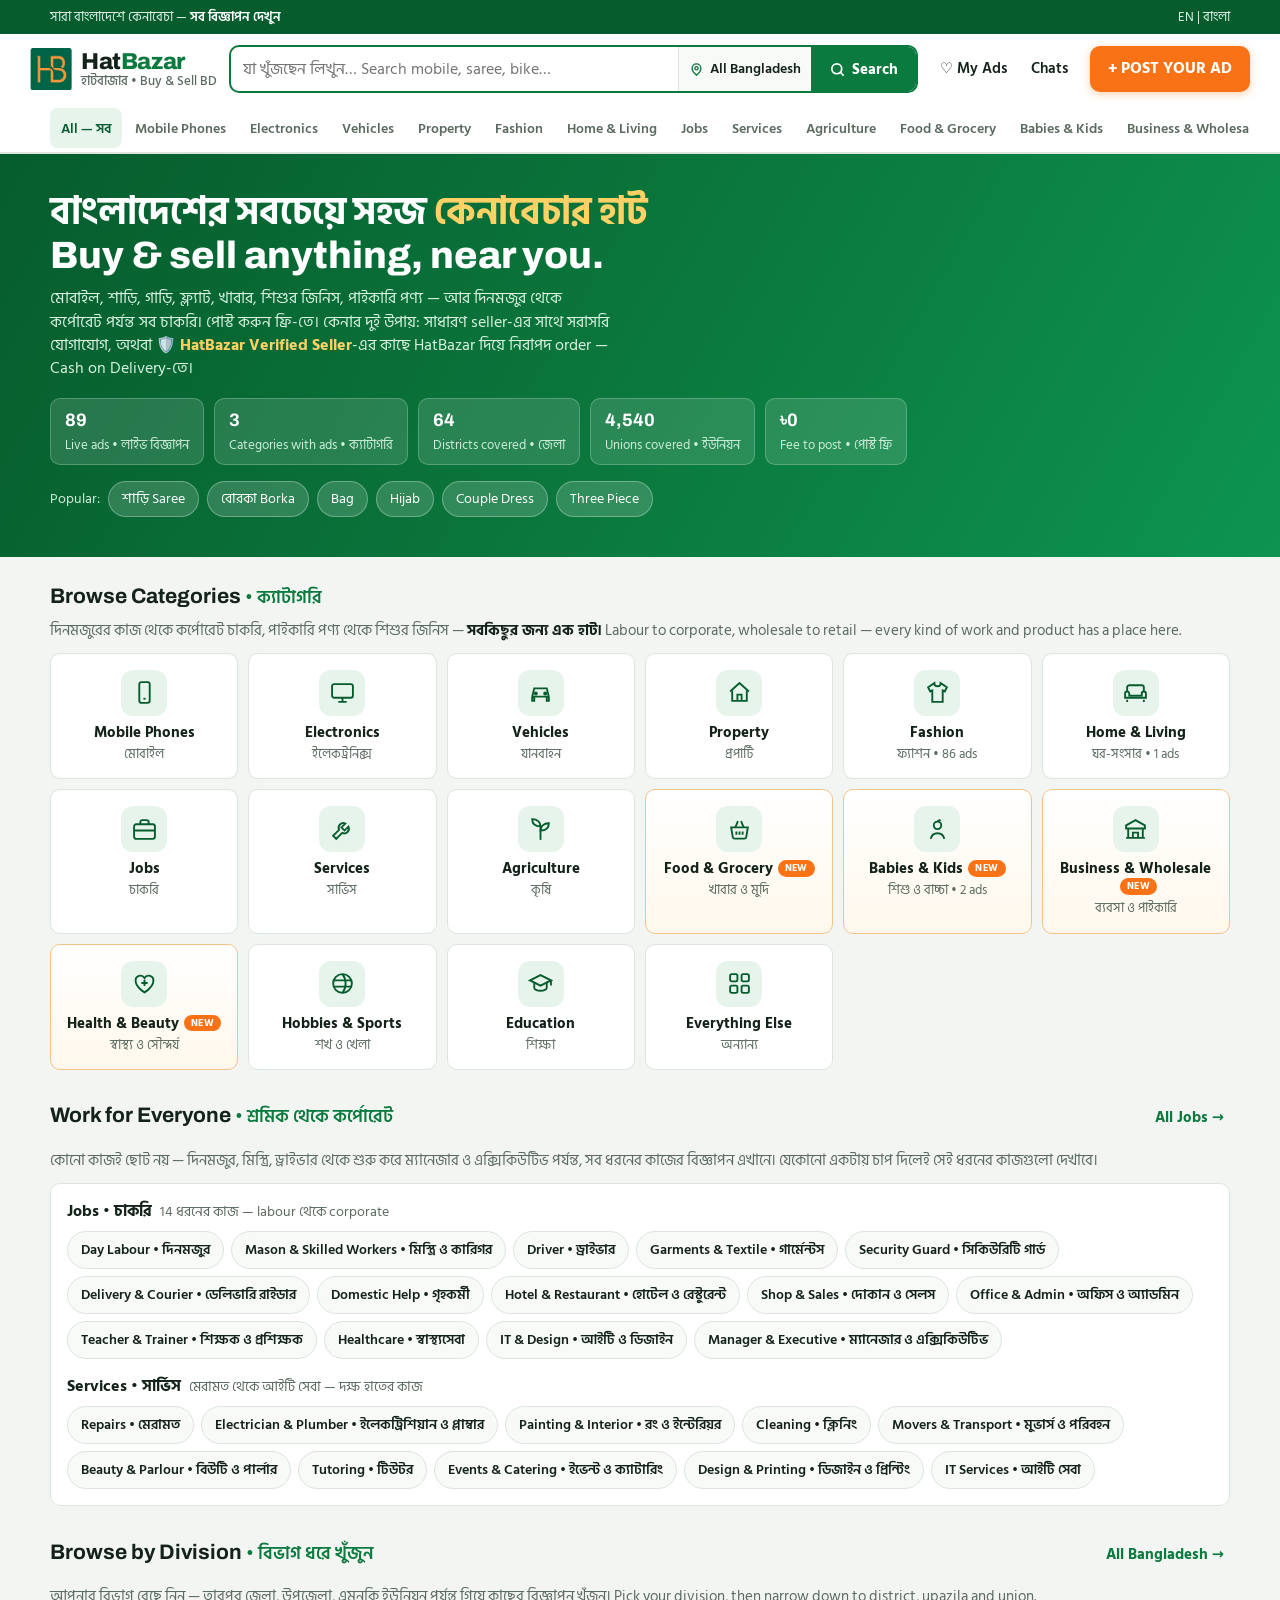
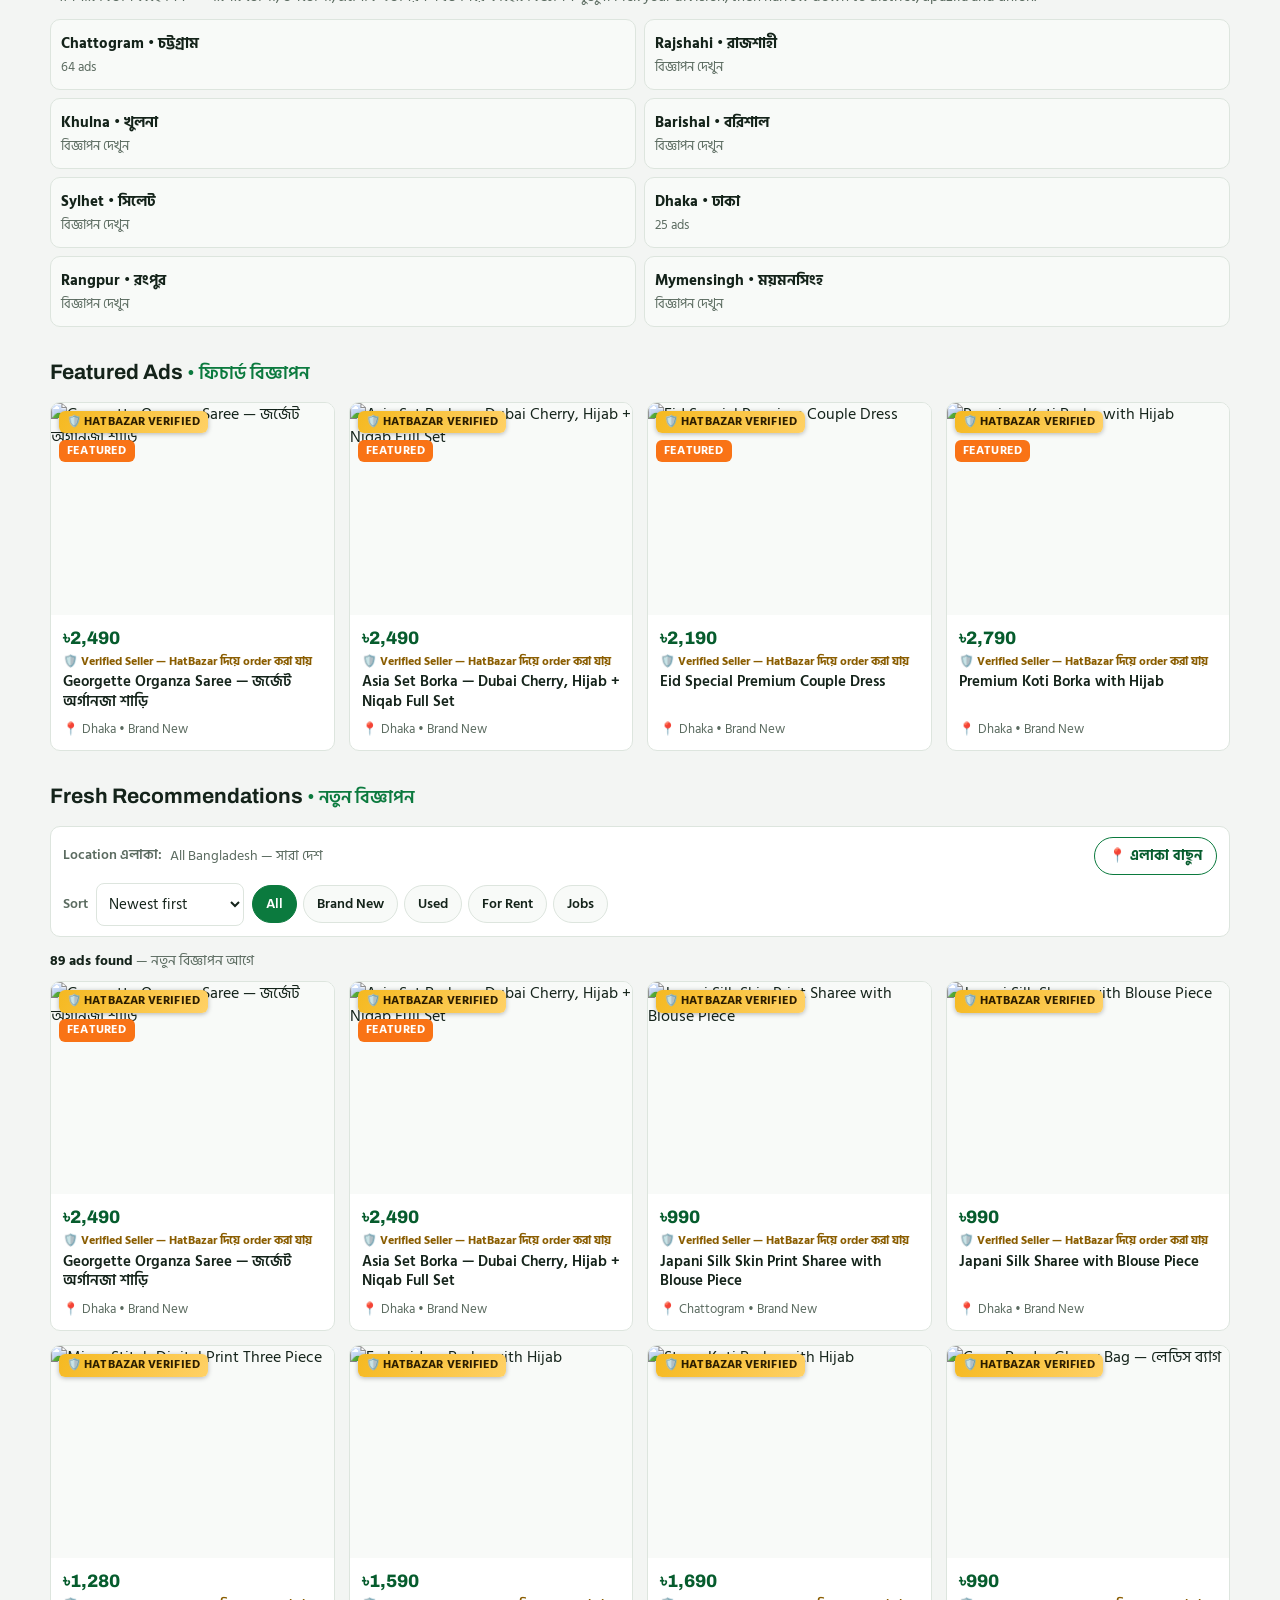
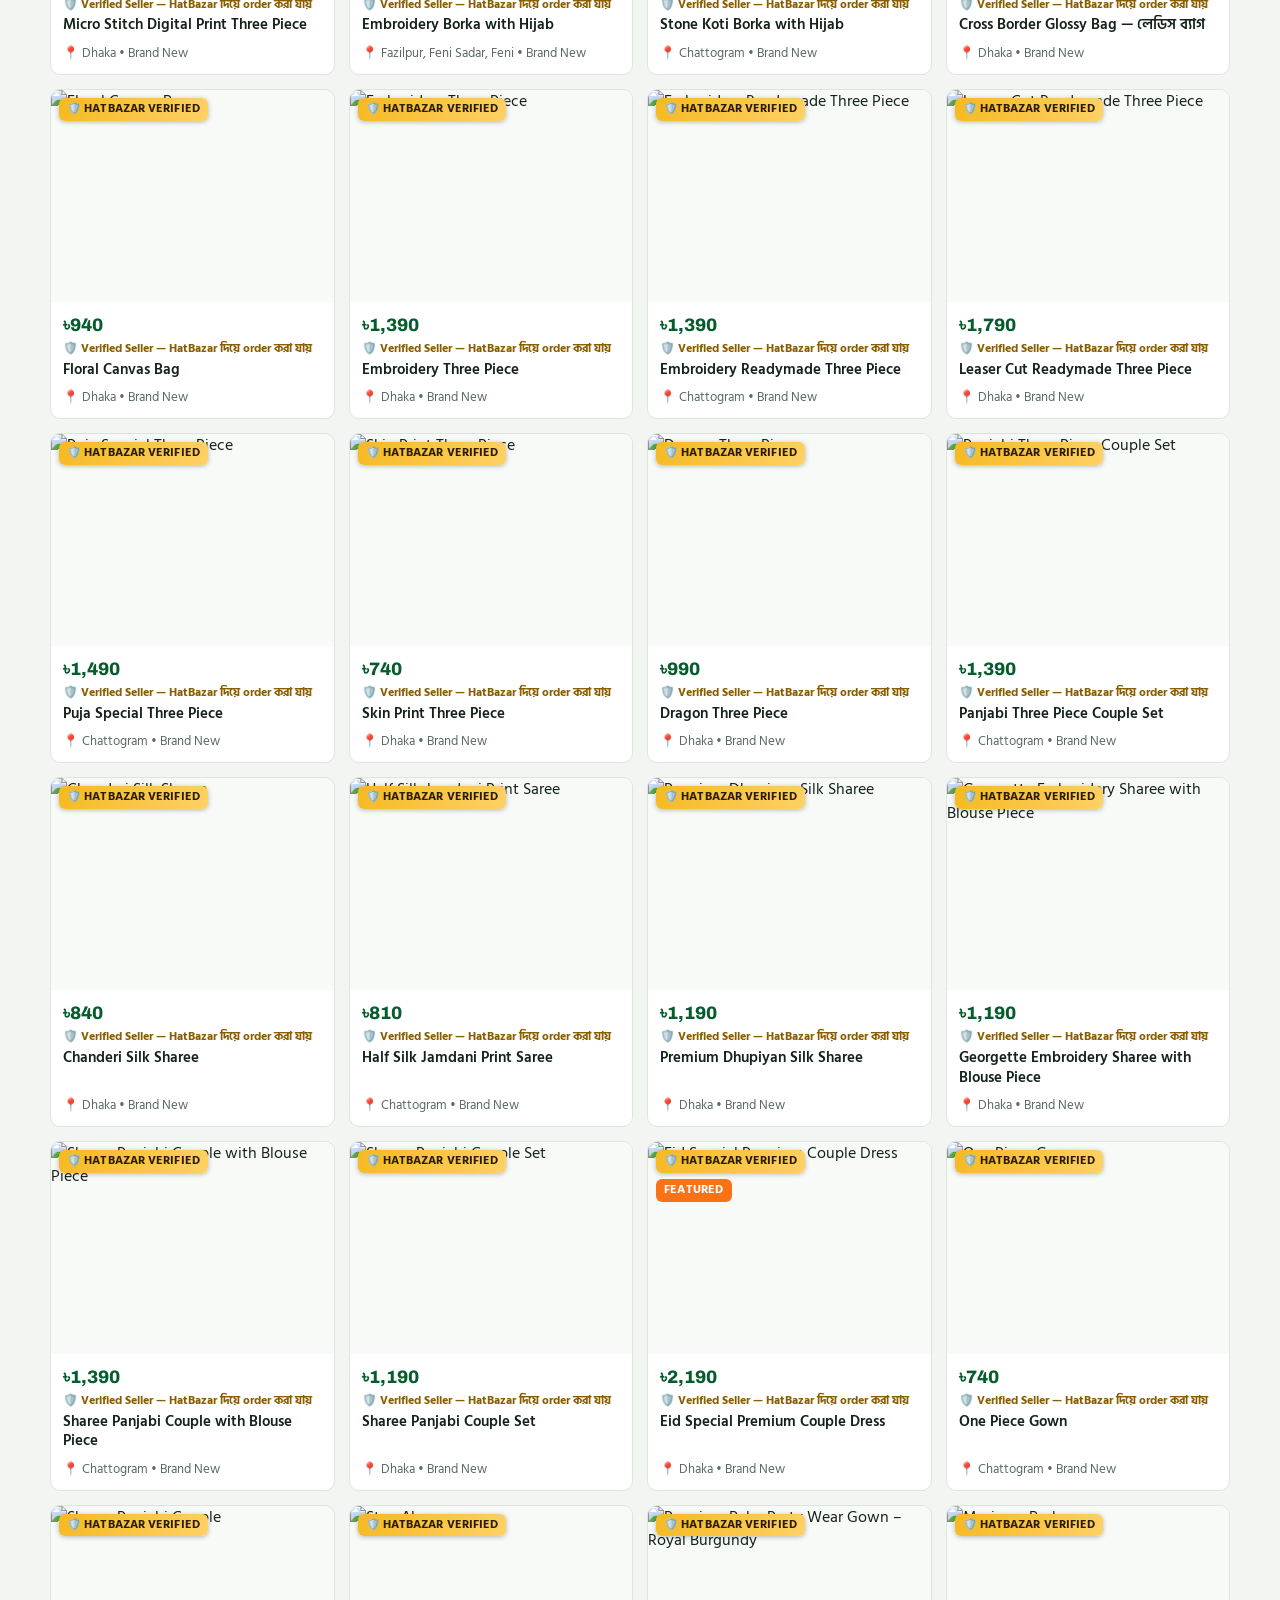
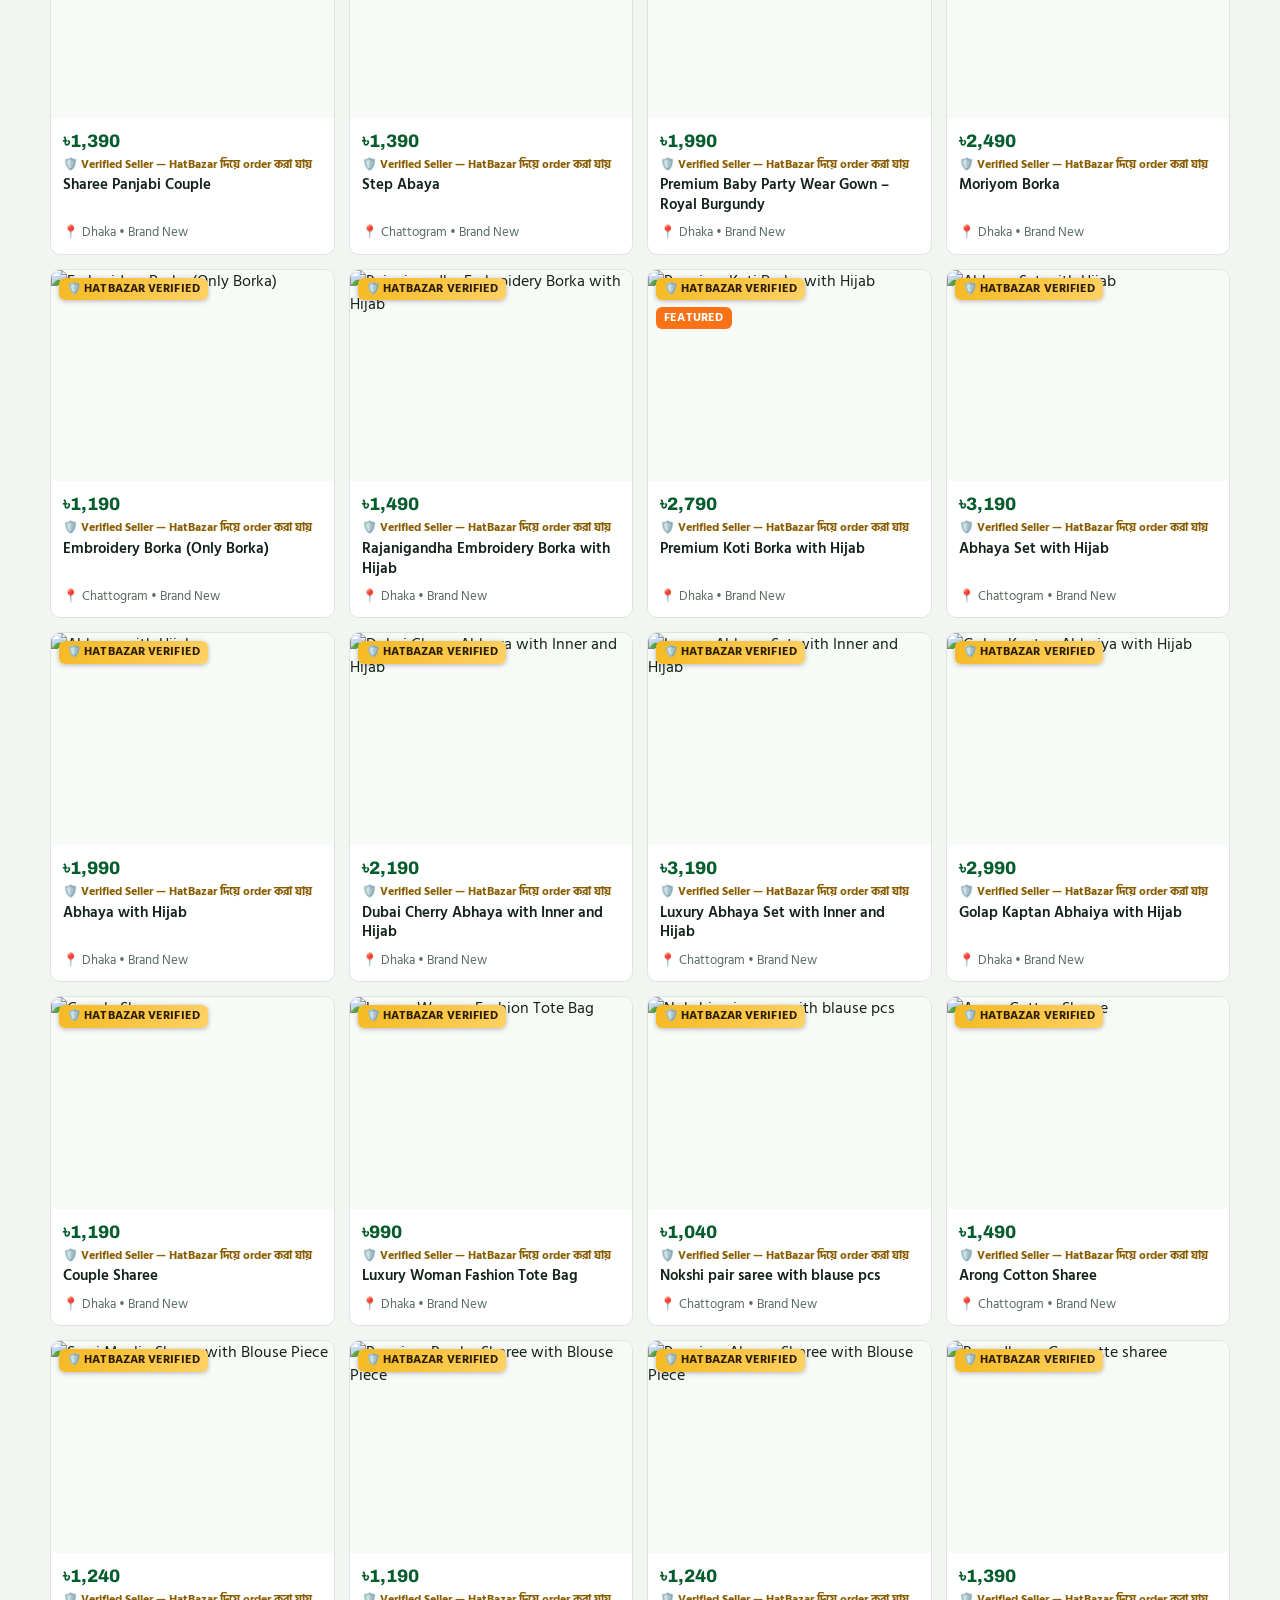
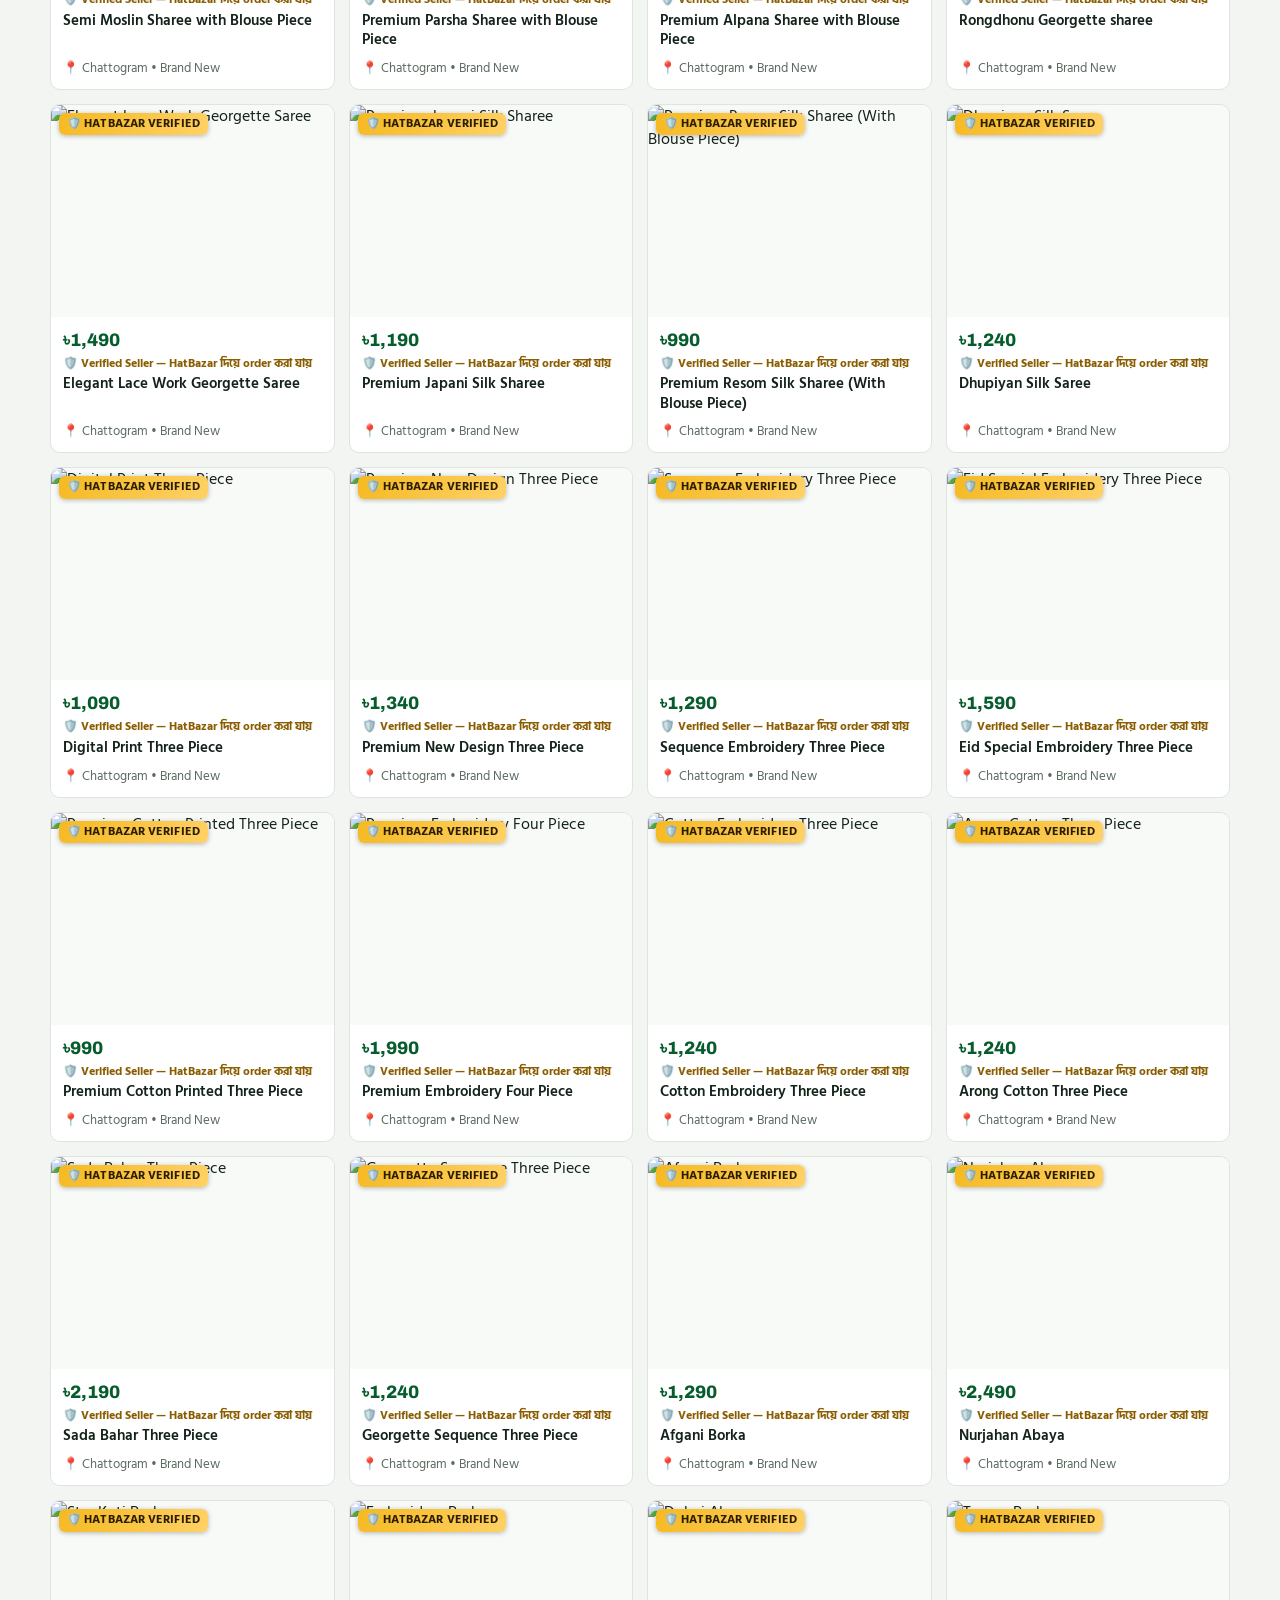
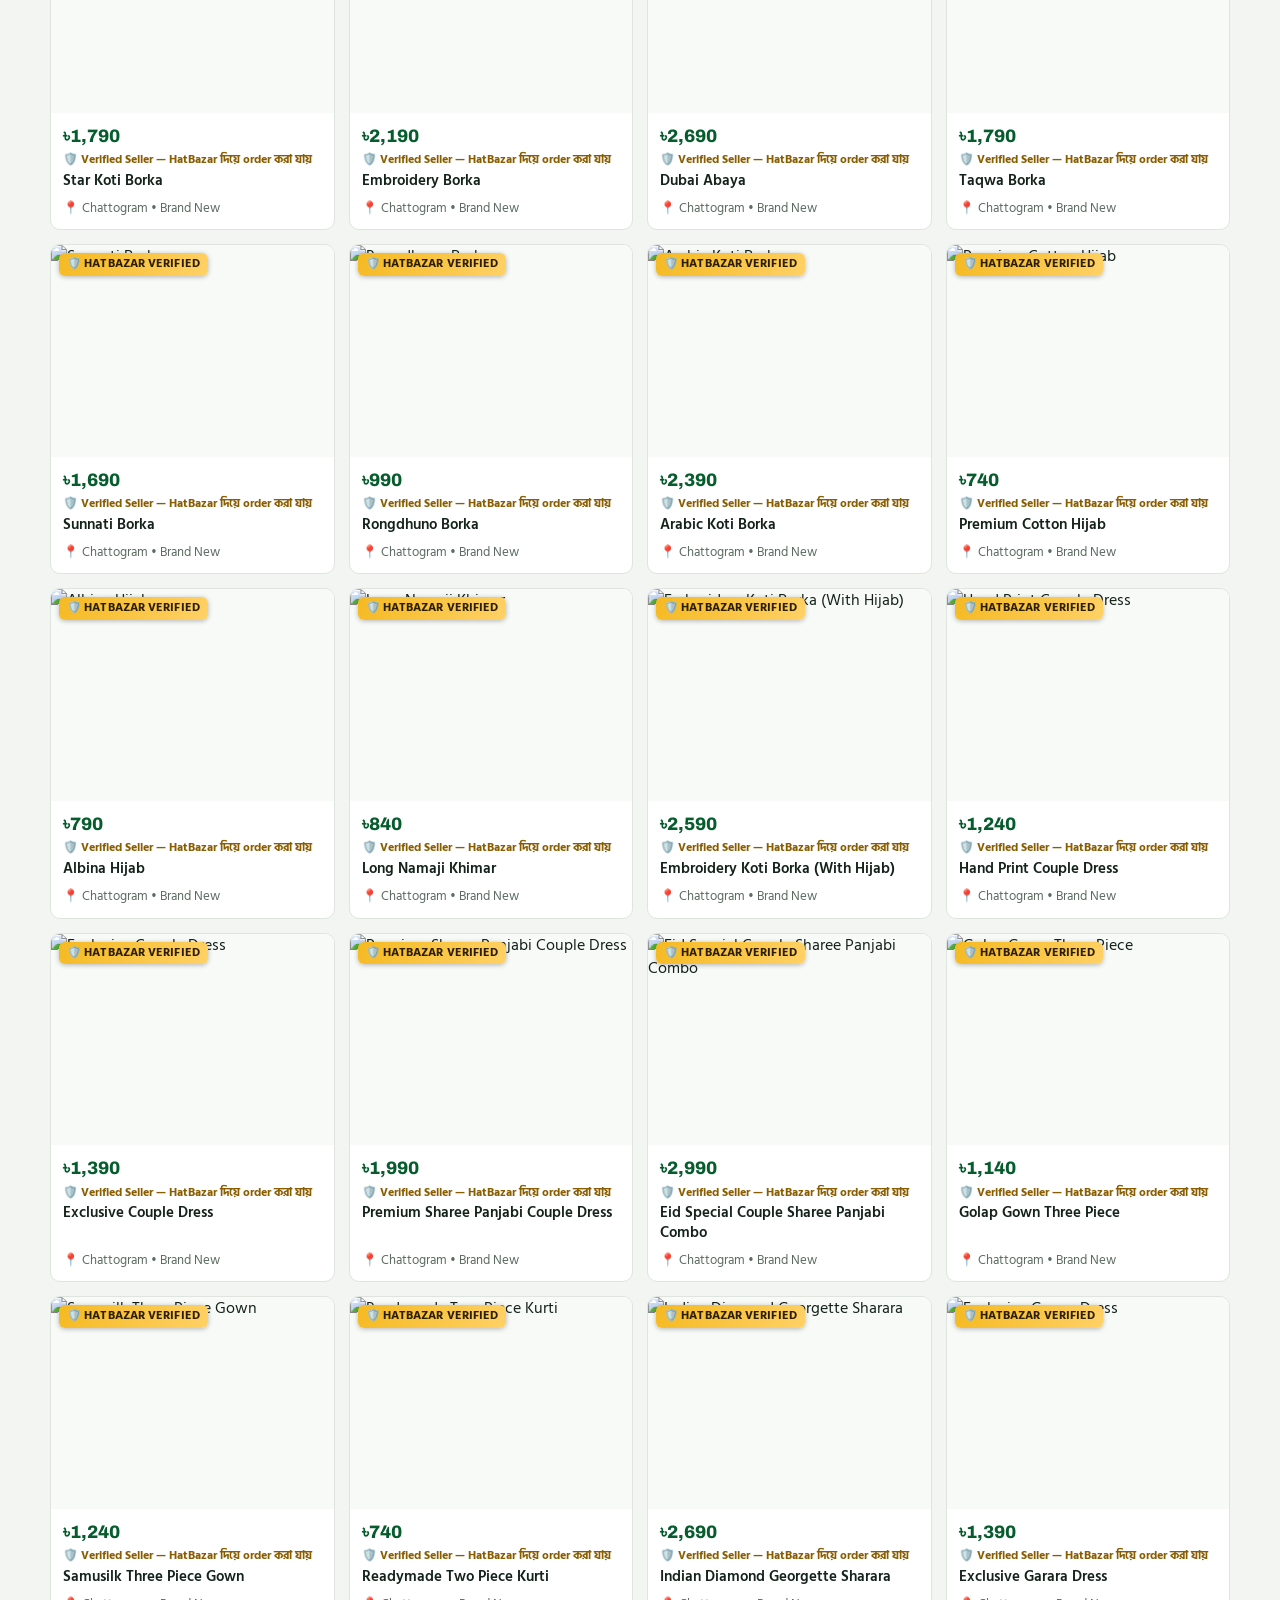
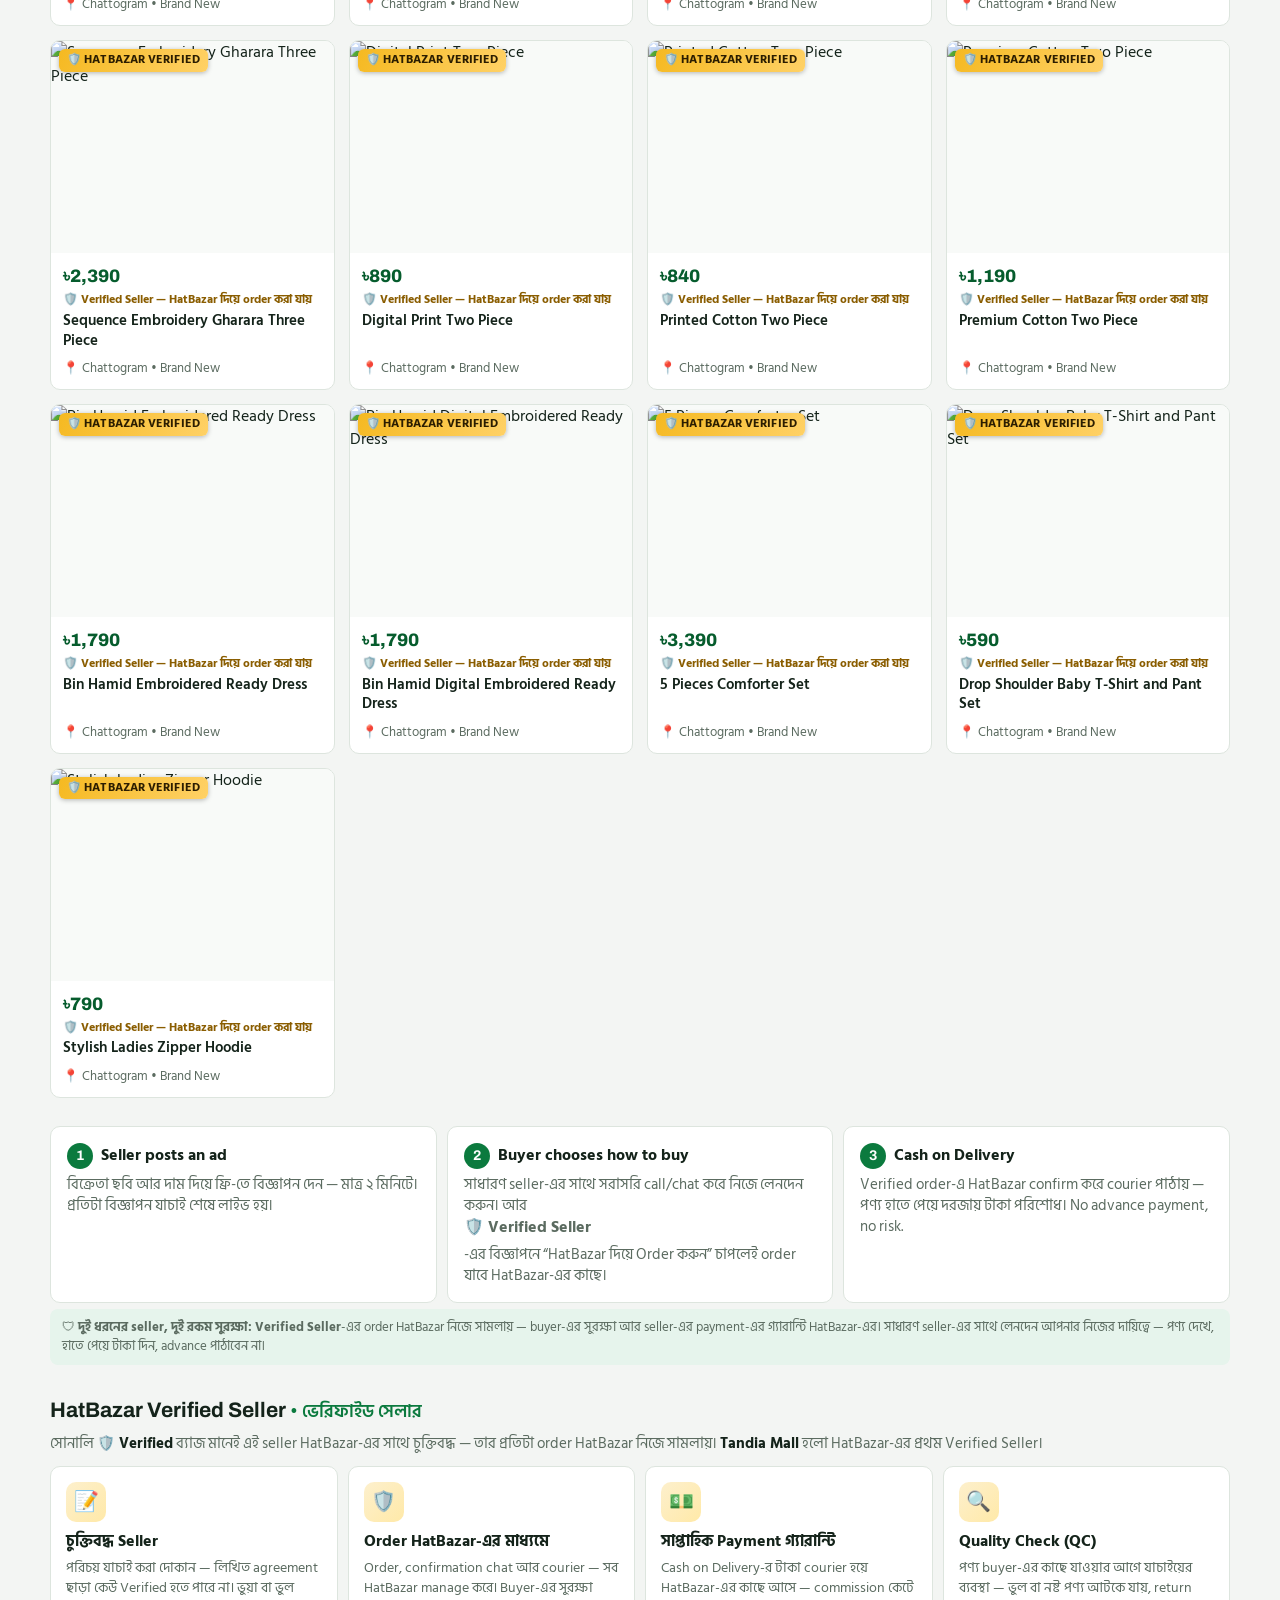
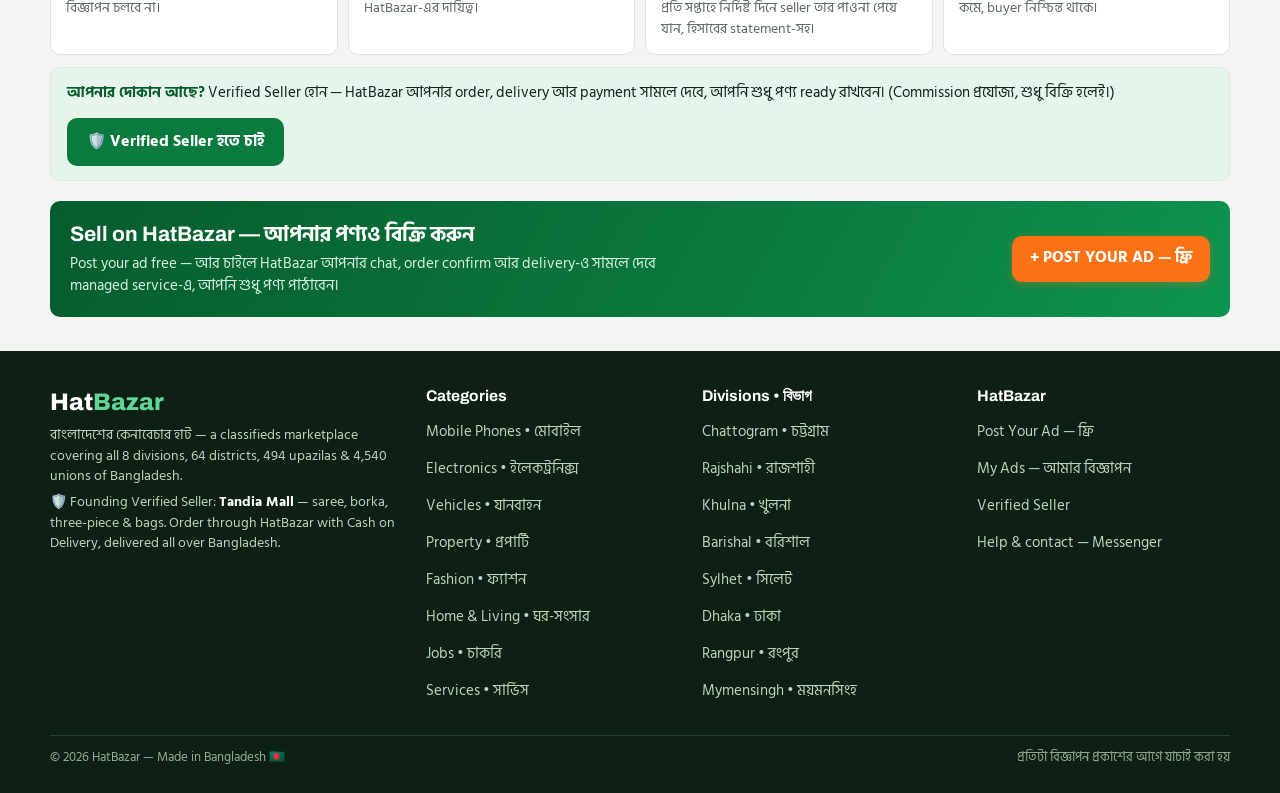
==== index.html @ 8b5a8cca "New HB logo in header + favicon" ====
<!doctype html>
<html lang="en">
<head>
<meta charset="utf-8">
<meta name="viewport" content="width=device-width, initial-scale=1, viewport-fit=cover">
<meta name="color-scheme" content="light dark">
<link rel="icon" type="image/png" href="logo.png">
<title>HatBazar — বাংলাদেশের কেনাবেচার হাট | Buy & Sell in Bangladesh</title>
<meta name="description" content="HatBazar — বাংলাদেশের কেনাবেচার হাট। Union পর্যন্ত এলাকা ধরে সারা দেশে পণ্য, চাকরি ও সার্ভিসের বিজ্ঞাপন — Verified Seller-দের Managed Order ও Cash on Delivery সুবিধাসহ।">
<link rel="canonical" href="https://tanvirahmed-bd.github.io/hatbazar/">
<meta property="og:type" content="website">
<meta property="og:site_name" content="HatBazar">
<meta property="og:title" content="HatBazar — বাংলাদেশের কেনাবেচার হাট | Buy & Sell in Bangladesh">
<meta property="og:description" content="পণ্য, চাকরি ও সার্ভিসের বিজ্ঞাপন — union পর্যন্ত location, Verified Seller-দের Managed Order ও Cash on Delivery সুবিধা।">
<meta property="og:url" content="https://tanvirahmed-bd.github.io/hatbazar/">
<meta property="og:image" content="https://tanvirahmed-bd.github.io/hatbazar/og-image.png">
<meta name="twitter:card" content="summary_large_image">
<link rel="preconnect" href="https://fonts.googleapis.com">
<link rel="preconnect" href="https://fonts.gstatic.com" crossorigin>
<link href="https://fonts.googleapis.com/css2?family=Archivo:wght@500;700;800&family=Hind+Siliguri:wght@400;500;600;700&display=swap" rel="stylesheet">
<link rel="stylesheet" href="assets/style.css">
<script async src="https://www.googletagmanager.com/gtag/js?id=G-D207HZJB77"></script>
<script>
window.dataLayer = window.dataLayer || [];
function gtag(){dataLayer.push(arguments);}
gtag('js', new Date());
gtag('config', 'G-D207HZJB77');
</script>
</head>
<body>

<div class="topstrip">
  <div class="wrap">
    <div>সারা বাংলাদেশে কেনাবেচা — <a href="#listings">সব বিজ্ঞাপন দেখুন</a></div>
    <div>EN | <span lang="bn">বাংলা</span></div>
  </div>
</div>

<header class="site">
  <div class="wrap header-in">
    <a class="logo" href="index.html" aria-label="HatBazar home" style="text-decoration:none">
      <img class="logo-img" src="logo.png" alt="HatBazar" width="42" height="42">
      <span class="logo-text"><b>Hat<em>Bazar</em></b><small>হাটবাজার • Buy &amp; Sell BD</small></span>
    </a>
    <div class="searchbar" role="search">
      <input id="q" type="search" placeholder="যা খুঁজছেন লিখুন… Search mobile, saree, bike…" aria-label="Search ads">
      <button type="button" class="loc-btn" id="qLocBtn" aria-label="Choose location — Division, District, Upazila, Union"><svg width="15" height="15" viewBox="0 0 24 24" fill="none" stroke="currentColor" stroke-width="2.2" stroke-linecap="round"><path d="M12 21s-7-5.5-7-11a7 7 0 0 1 14 0c0 5.5-7 11-7 11z"/><circle cx="12" cy="10" r="2.6"/></svg><span id="qLocLabel">All Bangladesh</span></button>
      <button class="go" id="searchBtn" aria-label="Search">
        <svg width="17" height="17" viewBox="0 0 24 24" fill="none" stroke="currentColor" stroke-width="2.4" stroke-linecap="round"><circle cx="11" cy="11" r="7"/><path d="m20 20-3.8-3.8"/></svg>
        <span>Search</span>
      </button>
    </div>
    <div class="header-links">
      <a href="seller.html" style="font-size:14.5px;font-weight:600;color:var(--ink);padding:8px 10px;min-height:44px;display:inline-flex;align-items:center">♡ My Ads</a>
      <a href="https://m.me/TandiaMall" target="_blank" rel="noopener" style="font-size:14.5px;font-weight:600;color:var(--ink);padding:8px 10px;min-height:44px;display:inline-flex;align-items:center">Chats</a>
    </div>
    <a class="post-btn" href="post.html" style="display:inline-flex;align-items:center;text-decoration:none">+ POST YOUR AD</a>
  </div>
  <nav class="catnav"><div class="wrap" id="catNav"></div></nav>
</header>

<div class="hero">
  <div class="wrap">
    <h1>বাংলাদেশের সবচেয়ে সহজ <span class="bn">কেনাবেচার হাট</span><br>Buy &amp; sell anything, near you.</h1>
    <p>মোবাইল, শাড়ি, গাড়ি, ফ্ল্যাট, খাবার, শিশুর জিনিস, পাইকারি পণ্য — আর দিনমজুর থেকে কর্পোরেট পর্যন্ত সব চাকরি। পোস্ট করুন ফ্রি-তে। কেনার দুই উপায়: সাধারণ seller-এর সাথে সরাসরি যোগাযোগ, অথবা <b style="color:#ffd166">🛡️ HatBazar Verified Seller</b>-এর কাছে HatBazar দিয়ে নিরাপদ order — Cash on Delivery-তে।</p>
    <div class="hero-stats">
      <div><b id="statAds">–</b><small>Live ads • লাইভ বিজ্ঞাপন</small></div>
      <div><b id="statCats">–</b><small>Categories with ads • ক্যাটাগরি</small></div>
      <div><b id="statDistricts">–</b><small>Districts covered • জেলা</small></div>
      <div><b id="statUnions">–</b><small>Unions covered • ইউনিয়ন</small></div>
      <div><b>৳0</b><small>Fee to post • পোস্ট ফ্রি</small></div>
    </div>
    <div class="pop-search">Popular:
      <button data-pop="Saree">শাড়ি Saree</button>
      <button data-pop="Borka">বোরকা Borka</button>
      <button data-pop="Bag">Bag</button>
      <button data-pop="Hijab">Hijab</button>
      <button data-pop="Couple">Couple Dress</button>
      <button data-pop="Three Piece">Three Piece</button>
    </div>
  </div>
</div>

<main class="wrap">
  <section class="block" id="categories">
    <div class="sec-head"><h2>Browse Categories <span class="bn">• ক্যাটাগরি</span></h2></div>
    <p style="margin:-6px 0 12px;color:var(--muted);font-size:14.5px">দিনমজুরের কাজ থেকে কর্পোরেট চাকরি, পাইকারি পণ্য থেকে শিশুর জিনিস — <b style="color:var(--ink)">সবকিছুর জন্য এক হাট।</b> Labour to corporate, wholesale to retail — every kind of work and product has a place here.</p>
    <div class="cat-grid" id="catGrid"></div>
  </section>

  <section class="block" id="work">
    <div class="sec-head"><h2>Work for Everyone <span class="bn">• শ্রমিক থেকে কর্পোরেট</span></h2><button id="allJobsBtn">All Jobs →</button></div>
    <p style="margin:0 0 12px;color:var(--muted);font-size:14.5px">কোনো কাজই ছোট নয় — দিনমজুর, মিস্ত্রি, ড্রাইভার থেকে শুরু করে ম্যানেজার ও এক্সিকিউটিভ পর্যন্ত, সব ধরনের কাজের বিজ্ঞাপন এখানে। যেকোনো একটায় চাপ দিলেই সেই ধরনের কাজগুলো দেখাবে।</p>
    <div class="ladder">
      <div class="ladder-row">
        <div class="ladder-row-head"><b>Jobs • চাকরি</b><span>14 ধরনের কাজ — labour থেকে corporate</span></div>
        <div class="chips" id="jobLadderChips"></div>
      </div>
      <div class="ladder-row">
        <div class="ladder-row-head"><b>Services • সার্ভিস</b><span>মেরামত থেকে আইটি সেবা — দক্ষ হাতের কাজ</span></div>
        <div class="chips" id="serviceLadderChips"></div>
      </div>
    </div>
  </section>

  <section class="block" id="divisions">
    <div class="sec-head"><h2>Browse by Division <span class="bn">• বিভাগ ধরে খুঁজুন</span></h2><button id="allDivBtn">All Bangladesh →</button></div>
    <p style="margin:0 0 12px;color:var(--muted);font-size:14.5px">আপনার বিভাগ বেছে নিন — তারপর জেলা, উপজেলা, এমনকি ইউনিয়ন পর্যন্ত গিয়ে কাছের বিজ্ঞাপন খুঁজুন। Pick your division, then narrow down to district, upazila and union.</p>
    <div class="loc-divs" id="divGrid"></div>
  </section>

  <section class="block" id="featured">
    <div class="sec-head"><h2>Featured Ads <span class="bn">• ফিচার্ড বিজ্ঞাপন</span></h2></div>
    <div class="list-grid" id="featGrid"></div>
  </section>

  <section class="block" id="listings">
    <div class="sec-head"><h2>Fresh Recommendations <span class="bn">• নতুন বিজ্ঞাপন</span></h2></div>
    <div class="filterbar">
      <div class="loc-summary"><span style="font-size:13.5px;font-weight:600;color:var(--muted)">Location এলাকা:</span><span id="locSummary"></span><button class="loc-pick-btn" id="locPickBtn" type="button" style="margin-left:auto">📍 এলাকা বাছুন</button></div>
      <div class="loc-panel-inline" id="locPanel">
        <div class="loc-grid">
          <span class="loc-field">Division বিভাগ<select id="fDiv"></select></span>
          <span class="loc-field">District জেলা<input type="search" id="fDistSearch" placeholder="Search district… খুঁজুন" autocomplete="off"><select id="fDist" size="4"></select></span>
          <span class="loc-field">Upazila উপজেলা<input type="search" id="fUpaSearch" placeholder="Search upazila… খুঁজুন" autocomplete="off"><select id="fUpa" size="4"></select></span>
          <span class="loc-field">Union ইউনিয়ন<input type="search" id="fUniSearch" placeholder="Search union… খুঁজুন" autocomplete="off"><select id="fUni" size="4"></select></span>
        </div>
        <div class="loc-path" id="fLocPath">All Bangladesh — সারা দেশের বিজ্ঞাপন</div>
        <div class="loc-actions">
          <button class="btn btn-line" id="locClear" type="button">All Bangladesh</button>
          <button class="btn btn-green" id="locApply" type="button">Show Ads — বিজ্ঞাপন দেখুন</button>
        </div>
      </div>
      <label for="fSort">Sort</label>
      <select id="fSort">
        <option value="new">Newest first</option>
        <option value="low">Price: low → high</option>
        <option value="high">Price: high → low</option>
      </select>
      <div class="chips" id="condChips">
        <button class="chip on" data-cond="all">All</button>
        <button class="chip" data-cond="Brand New">Brand New</button>
        <button class="chip" data-cond="Used">Used</button>
        <button class="chip" data-cond="For Rent">For Rent</button>
        <button class="chip" data-cond="Job">Jobs</button>
      </div>
      <div class="sub-filter" id="subFilter" hidden>
        <div class="sub-filter-head"><b id="subFilterTitle">Subcategory</b><span style="color:var(--muted)" id="subFilterHint"></span>
          <label for="fSub" style="margin-left:auto">Filter by type
          <select id="fSub"><option value="all">All types — সব ধরনের</option></select></label>
        </div>
        <div class="chips" id="subChips"></div>
      </div>
    </div>
    <p class="result-line" id="resultLine"></p>
    <div class="list-grid" id="listGrid"></div>
    <div class="empty" id="emptyBox" style="display:none">
      <b>কিছু পাওয়া যায়নি — No ads match</b>
      Try a different keyword, category or location.
      <div style="margin-top:12px"><button class="btn btn-green" id="resetBtn" style="padding:0 22px">Reset filters</button></div>
    </div>
  </section>

  <div class="band">
    <div class="b"><b><span class="n">1</span> Seller posts an ad</b><p>বিক্রেতা ছবি আর দাম দিয়ে ফ্রি-তে বিজ্ঞাপন দেন — মাত্র ২ মিনিটে। প্রতিটা বিজ্ঞাপন যাচাই শেষে লাইভ হয়।</p></div>
    <div class="b"><b><span class="n">2</span> Buyer chooses how to buy</b><p>সাধারণ seller-এর সাথে সরাসরি call/chat করে নিজে লেনদেন করুন। আর <b>🛡️ Verified Seller</b>-এর বিজ্ঞাপনে “HatBazar দিয়ে Order করুন” চাপলেই order যাবে HatBazar-এর কাছে।</p></div>
    <div class="b"><b><span class="n">3</span> Cash on Delivery</b><p>Verified order-এ HatBazar confirm করে courier পাঠায় — পণ্য হাতে পেয়ে দরজায় টাকা পরিশোধ। No advance payment, no risk.</p></div>
  </div>
  <div class="safety" style="margin:0 0 6px">🛡 <b>দুই ধরনের seller, দুই রকম সুরক্ষা:</b> <b>Verified Seller</b>-এর order HatBazar নিজে সামলায় — buyer-এর সুরক্ষা আর seller-এর payment-এর গ্যারান্টি HatBazar-এর। সাধারণ seller-এর সাথে লেনদেন আপনার নিজের দায়িত্বে — পণ্য দেখে, হাতে পেয়ে টাকা দিন, advance পাঠাবেন না।</div>

  <section class="block" id="verified">
    <div class="sec-head"><h2>HatBazar Verified Seller <span class="bn">• ভেরিফাইড সেলার</span></h2></div>
    <p style="margin:-6px 0 12px;color:var(--muted);font-size:14.5px">সোনালি <b style="color:var(--ink)">🛡️ Verified</b> ব্যাজ মানেই এই seller HatBazar-এর সাথে চুক্তিবদ্ধ — তার প্রতিটা order HatBazar নিজে সামলায়। <b style="color:var(--ink)">Tandia Mall</b> হলো HatBazar-এর প্রথম Verified Seller।</p>
    <div class="verify-grid">
      <div class="verify-card"><span class="vic">📝</span><b>চুক্তিবদ্ধ Seller</b><p>পরিচয় যাচাই করা দোকান — লিখিত agreement ছাড়া কেউ Verified হতে পারে না। ভুয়া বা ভুল বিজ্ঞাপন চলবে না।</p></div>
      <div class="verify-card"><span class="vic">🛡️</span><b>Order HatBazar-এর মাধ্যমে</b><p>Order, confirmation chat আর courier — সব HatBazar manage করে। Buyer-এর সুরক্ষা HatBazar-এর দায়িত্ব।</p></div>
      <div class="verify-card"><span class="vic">💵</span><b>সাপ্তাহিক Payment গ্যারান্টি</b><p>Cash on Delivery-র টাকা courier হয়ে HatBazar-এর কাছে আসে — commission কেটে প্রতি সপ্তাহে নির্দিষ্ট দিনে seller তার পাওনা পেয়ে যান, হিসাবের statement-সহ।</p></div>
      <div class="verify-card"><span class="vic">🔍</span><b>Quality Check (QC)</b><p>পণ্য buyer-এর কাছে যাওয়ার আগে যাচাইয়ের ব্যবস্থা — ভুল বা নষ্ট পণ্য আটকে যায়, return কমে, buyer নিশ্চিন্ত থাকে।</p></div>
    </div>
    <div class="verify-invite">
      <span><b>আপনার দোকান আছে?</b> Verified Seller হোন — HatBazar আপনার order, delivery আর payment সামলে দেবে, আপনি শুধু পণ্য ready রাখবেন। (Commission প্রযোজ্য, শুধু বিক্রি হলেই।)</span>
      <a class="btn btn-green" href="https://m.me/TandiaMall" target="_blank" rel="noopener" style="padding:0 20px;flex-shrink:0;text-decoration:none;display:inline-flex;align-items:center">🛡️ Verified Seller হতে চাই</a>
    </div>
  </section>

  <div class="sell-cta">
    <div>
      <h2>Sell on HatBazar — আপনার পণ্যও বিক্রি করুন</h2>
      <p>Post your ad free — আর চাইলে HatBazar আপনার chat, order confirm আর delivery-ও সামলে দেবে managed service-এ, আপনি শুধু পণ্য পাঠাবেন।</p>
    </div>
    <a class="post-btn" href="post.html" style="text-decoration:none;display:inline-flex;align-items:center">+ POST YOUR AD — ফ্রি</a>
  </div>
</main>

<footer>
  <div class="wrap">
    <div>
      <div class="foot-logo">Hat<em>Bazar</em></div>
      <p>বাংলাদেশের কেনাবেচার হাট — a classifieds marketplace covering all 8 divisions, 64 districts, 494 upazilas &amp; 4,540 unions of Bangladesh.</p>
      <p>🛡️ Founding Verified Seller: <b style="color:#fff">Tandia Mall</b> — saree, borka, three-piece &amp; bags. Order through HatBazar with Cash on Delivery, delivered all over Bangladesh.</p>
    </div>
    <div><h4>Categories</h4><ul id="footCats"></ul></div>
    <div><h4>Divisions • বিভাগ</h4><ul id="footLocs"></ul></div>
    <div><h4>HatBazar</h4><ul>
      <li><a class="flink" href="post.html">Post Your Ad — ফ্রি</a></li>
      <li><a class="flink" href="seller.html">My Ads — আমার বিজ্ঞাপন</a></li>
      <li><a class="flink" href="#verified">Verified Seller</a></li>
      <li><a class="flink" href="https://m.me/TandiaMall" target="_blank" rel="noopener">Help &amp; contact — Messenger</a></li>
    </ul></div>
    <div class="foot-bottom"><span>© 2026 HatBazar — Made in Bangladesh 🇧🇩</span><span>প্রতিটা বিজ্ঞাপন প্রকাশের আগে যাচাই করা হয়</span></div>
  </div>
</footer>

<div class="toast" id="toast"></div>

<nav class="mnav" aria-label="Mobile">
  <a class="on" href="index.html"><svg viewBox="0 0 24 24" fill="none" stroke="currentColor" stroke-width="2"><path d="M3 11 12 3l9 8v9a1 1 0 0 1-1 1h-5v-6h-6v6H4a1 1 0 0 1-1-1z"/></svg>Home</a>
  <a href="#listings"><svg viewBox="0 0 24 24" fill="none" stroke="currentColor" stroke-width="2"><circle cx="11" cy="11" r="7"/><path d="m20 20-3.8-3.8"/></svg>Search</a>
  <a class="post-mid" href="post.html"><span class="fab">+</span>Post Ad</a>
  <a href="seller.html"><svg viewBox="0 0 24 24" fill="none" stroke="currentColor" stroke-width="2"><path d="M12 21s-7.5-4.7-10-9.3C.4 8.6 2.3 5 5.7 5c2 0 3.4 1.1 4.3 2.4h4C15 6.1 16.4 5 18.4 5c3.4 0 5.3 3.6 3.6 6.7C19.5 16.3 12 21 12 21z" transform="scale(.92) translate(1,1)"/></svg>My Ads</a>
  <a href="https://m.me/TandiaMall" target="_blank" rel="noopener"><svg viewBox="0 0 24 24" fill="none" stroke="currentColor" stroke-width="2"><path d="M21 12a8 8 0 0 1-8 8H4l2-3a8 8 0 1 1 15-5z"/></svg>Chats</a>
</nav>

<script src="assets/config.js"></script>
<script src="assets/data.js"></script>
<script src="assets/app.js"></script>
<script>
(function () {
  'use strict';
  var HB = window.HB, $ = HB.$, esc = HB.esc;
  var state = { q: '', cat: 'all', sub: 'all', cond: 'all', sort: 'new' };
  var ADS = [];

  var cascade = HB.wireCascade('f', {
    emptyLabel: '— সব বিভাগ —',
    emptyPath: 'All Bangladesh — সারা দেশের বিজ্ঞাপন',
    onChange: function () { refreshLocUI(); renderList(); }
  });

  function fallbackAds() {
    return (window.HB_FALLBACK_ADS || []).map(HB.normalizeFallback);
  }
  function catCounts() {
    var c = {};
    ADS.forEach(function (a) { c[a.cat] = (c[a.cat] || 0) + 1; });
    return c;
  }
  function refreshLocUI() {
    var s = cascade.get();
    var t = HB.trailFromIds(s.div, s.dist, s.upa, s.uni);
    $('qLocLabel').textContent = t || 'All Bangladesh';
    $('locSummary').innerHTML = t
      ? '<span class="loc-crumb">' + esc(t) + '<button type="button" id="locCrumbX" aria-label="Clear location">✕</button></span>'
      : '<span style="color:var(--muted);font-size:13.5px">All Bangladesh — সারা দেশ</span>';
    var x = $('locCrumbX');
    if (x) x.addEventListener('click', function () { cascade.clear(); });
  }
  function setCategory(cat, sub) {
    state.cat = cat;
    state.sub = sub || 'all';
    renderNav(); renderCats(); renderSubFilter(); renderList();
    document.getElementById('listings').scrollIntoView({ behavior: 'smooth' });
  }
  function renderNav() {
    var html = '<button data-cat="all" class="' + (state.cat === 'all' ? 'on' : '') + '">All — সব</button>';
    HB.CATEGORIES.forEach(function (c) {
      html += '<button data-cat="' + c.id + '" class="' + (state.cat === c.id ? 'on' : '') + '">' + esc(c.name) + '</button>';
    });
    $('catNav').innerHTML = html;
    Array.prototype.forEach.call($('catNav').querySelectorAll('button'), function (b) {
      b.addEventListener('click', function () { setCategory(b.getAttribute('data-cat')); });
    });
  }
  function renderCats() {
    var counts = catCounts();
    $('catGrid').innerHTML = HB.CATEGORIES.map(function (c) {
      var n = counts[c.id] || 0;
      return '<div class="cat-card' + (c.isNew ? ' new-cat' : '') + '" data-cat="' + c.id + '" role="button" tabindex="0">' +
        '<span class="ic">' + HB.catIcon(c.id) + '</span><b>' + esc(c.name) + (c.isNew ? '<span class="new-tag">NEW</span>' : '') + '</b>' +
        '<small>' + esc(c.bn) + (n ? ' • ' + n + ' ads' : '') + '</small></div>';
    }).join('');
    Array.prototype.forEach.call($('catGrid').querySelectorAll('.cat-card'), function (el) {
      var go = function () { setCategory(el.getAttribute('data-cat')); };
      el.addEventListener('click', go);
      el.addEventListener('keydown', function (e) { if (e.key === 'Enter' || e.key === ' ') { e.preventDefault(); go(); } });
    });
  }
  function renderLadders() {
    function chips(catId) {
      return (HB.subsFor(catId) || []).map(function (s) {
        return '<button class="chip" data-cat="' + catId + '" data-sub="' + s.id + '">' + esc(s.en) + ' • ' + esc(s.bn) + '</button>';
      }).join('');
    }
    $('jobLadderChips').innerHTML = chips('jobs');
    $('serviceLadderChips').innerHTML = chips('services');
    Array.prototype.forEach.call(document.querySelectorAll('#jobLadderChips .chip, #serviceLadderChips .chip'), function (b) {
      b.addEventListener('click', function () { setCategory(b.getAttribute('data-cat'), b.getAttribute('data-sub')); });
    });
  }
  function renderDivisions() {
    var counts = {};
    ADS.forEach(function (a) { if (a.div) counts[a.div] = (counts[a.div] || 0) + 1; });
    $('divGrid').innerHTML = HB.GEO.div.map(function (r) {
      var n = counts[r[0]] || 0;
      return '<button type="button" data-div="' + r[0] + '"><b>' + esc(r[1]) + ' • ' + esc(r[2]) + '</b><small>' + (n ? n + ' ads' : 'বিজ্ঞাপন দেখুন') + '</small></button>';
    }).join('');
    Array.prototype.forEach.call($('divGrid').querySelectorAll('button'), function (b) {
      b.addEventListener('click', function () {
        cascade.set({ div: Number(b.getAttribute('data-div')) });
        $('locPanel').classList.add('open');
        document.getElementById('listings').scrollIntoView({ behavior: 'smooth' });
      });
    });
    $('footLocs').innerHTML = HB.GEO.div.map(function (r) {
      return '<li><a class="flink" href="index.html?div=' + r[0] + '">' + esc(r[1]) + ' • ' + esc(r[2]) + '</a></li>';
    }).join('');
  }
  function renderSubFilter() {
    var subs = HB.subsFor(state.cat);
    var wrap = $('subFilter');
    if (!subs || !subs.length) { wrap.hidden = true; return; }
    wrap.hidden = false;
    var c = HB.catObj(state.cat);
    $('subFilterTitle').textContent = (c ? c.name : '') + ' — ধরন';
    $('subFilterHint').textContent = 'মোট ' + subs.length + ' ধরন';
    $('fSub').innerHTML = '<option value="all">All types — সব ধরনের</option>' + subs.map(function (s) {
      return '<option value="' + s.id + '"' + (state.sub === s.id ? ' selected' : '') + '>' + esc(s.en) + ' • ' + esc(s.bn) + '</option>';
    }).join('');
    $('subChips').innerHTML = '<button class="chip' + (state.sub === 'all' ? ' on' : '') + '" data-sub="all">All</button>' + subs.map(function (s) {
      return '<button class="chip' + (state.sub === s.id ? ' on' : '') + '" data-sub="' + s.id + '">' + esc(s.en) + '</button>';
    }).join('');
    Array.prototype.forEach.call($('subChips').querySelectorAll('.chip'), function (b) {
      b.addEventListener('click', function () { state.sub = b.getAttribute('data-sub'); renderSubFilter(); renderList(); });
    });
  }
  function filtered() {
    var s = cascade.get();
    var q = state.q.trim().toLowerCase();
    var out = ADS.filter(function (a) {
      if (state.cat !== 'all' && a.cat !== state.cat) return false;
      if (state.sub !== 'all' && a.sub !== state.sub) return false;
      if (state.cond === 'Job') { if (a.cat !== 'jobs') return false; }
      else if (state.cond !== 'all' && a.cond !== state.cond) return false;
      if (s.div && a.div !== s.div) return false;
      if (s.dist && a.dist !== s.dist) return false;
      if (s.upa && a.upa !== s.upa) return false;
      if (s.uni && a.uni !== s.uni) return false;
      if (q) {
        var hay = (a.title + ' ' + (a.desc || '') + ' ' + (a.seller_name || '') + ' ' + HB.catName(a.cat)).toLowerCase();
        if (hay.indexOf(q) === -1) return false;
      }
      return true;
    });
    if (state.sort === 'low') out = out.slice().sort(function (a, b) { return a.price - b.price; });
    if (state.sort === 'high') out = out.slice().sort(function (a, b) { return b.price - a.price; });
    return out;
  }
  function renderFeatured() {
    var feat = ADS.filter(function (a) { return a.featured; });
    $('featured').style.display = feat.length ? '' : 'none';
    $('featGrid').innerHTML = feat.map(HB.cardHTML).join('');
  }
  function renderList() {
    var list = filtered();
    $('resultLine').innerHTML = '<b>' + list.length + ' ads found</b>' + (state.cat !== 'all' ? ' in ' + esc(HB.catName(state.cat)) : '') + ' — নতুন বিজ্ঞাপন আগে';
    $('listGrid').innerHTML = list.map(HB.cardHTML).join('');
    $('emptyBox').style.display = list.length ? 'none' : '';
  }
  function renderStats() {
    var cats = {};
    ADS.forEach(function (a) { cats[a.cat] = 1; });
    $('statAds').textContent = ADS.length.toLocaleString('en-IN');
    $('statCats').textContent = Object.keys(cats).length;
    $('statDistricts').textContent = HB.GEO.dist.length;
    $('statUnions').textContent = HB.GEO.uni.length.toLocaleString('en-IN');
  }
  function renderFooterCats() {
    $('footCats').innerHTML = HB.CATEGORIES.slice(0, 8).map(function (c) {
      return '<li><a class="flink" href="index.html?cat=' + c.id + '">' + esc(c.name) + ' • ' + esc(c.bn) + '</a></li>';
    }).join('');
  }
  function resetAll() {
    state = { q: '', cat: 'all', sub: 'all', cond: 'all', sort: 'new' };
    $('q').value = ''; $('fSort').value = 'new';
    Array.prototype.forEach.call($('condChips').querySelectorAll('.chip'), function (b) {
      b.classList.toggle('on', b.getAttribute('data-cond') === 'all');
    });
    cascade.clear();
    renderNav(); renderCats(); renderSubFilter(); renderList();
  }
  function start() {
    renderNav(); renderCats(); renderLadders(); renderDivisions();
    renderSubFilter(); renderFeatured(); renderList(); renderStats(); renderFooterCats(); refreshLocUI();
  }

  /* wiring */
  $('searchBtn').addEventListener('click', function () {
    state.q = $('q').value; renderList();
    document.getElementById('listings').scrollIntoView({ behavior: 'smooth' });
  });
  $('q').addEventListener('input', function () { state.q = $('q').value; renderList(); });
  $('q').addEventListener('keydown', function (e) { if (e.key === 'Enter') { e.preventDefault(); $('searchBtn').click(); } });
  $('qLocBtn').addEventListener('click', function () {
    $('locPanel').classList.toggle('open');
    document.getElementById('listings').scrollIntoView({ behavior: 'smooth' });
  });
  $('locPickBtn').addEventListener('click', function () { $('locPanel').classList.toggle('open'); });
  $('locClear').addEventListener('click', function () { cascade.clear(); });
  $('locApply').addEventListener('click', function () {
    $('locPanel').classList.remove('open');
    document.getElementById('listings').scrollIntoView({ behavior: 'smooth' });
  });
  $('fSort').addEventListener('change', function () { state.sort = $('fSort').value; renderList(); });
  $('fSub').addEventListener('change', function () { state.sub = $('fSub').value; renderSubFilter(); renderList(); });
  Array.prototype.forEach.call($('condChips').querySelectorAll('.chip'), function (b) {
    b.addEventListener('click', function () {
      state.cond = b.getAttribute('data-cond');
      Array.prototype.forEach.call($('condChips').querySelectorAll('.chip'), function (x) { x.classList.toggle('on', x === b); });
      renderList();
    });
  });
  Array.prototype.forEach.call(document.querySelectorAll('.pop-search button'), function (b) {
    b.addEventListener('click', function () {
      state.q = b.getAttribute('data-pop'); $('q').value = state.q; renderList();
      document.getElementById('listings').scrollIntoView({ behavior: 'smooth' });
    });
  });
  $('allJobsBtn').addEventListener('click', function () { setCategory('jobs'); });
  $('allDivBtn').addEventListener('click', function () { cascade.clear(); document.getElementById('listings').scrollIntoView({ behavior: 'smooth' }); });
  $('resetBtn').addEventListener('click', resetAll);

  /* URL params: ?q= ?cat= ?sub= ?div= */
  var params = new URLSearchParams(location.search);
  if (params.get('q')) { state.q = params.get('q'); $('q').value = state.q; }
  if (params.get('cat') && HB.catObj(params.get('cat'))) state.cat = params.get('cat');
  if (params.get('sub')) state.sub = params.get('sub');

  HB.fetchLiveAds(500).then(function (rows) {
    ADS = rows.length ? rows : fallbackAds();
    start();
    var dv = params.get('div');
    if (dv && HB.DIV_BY_ID[Number(dv)]) cascade.set({ div: Number(dv) });
  }).catch(function () {
    ADS = fallbackAds();
    start();
    var dv = params.get('div');
    if (dv && HB.DIV_BY_ID[Number(dv)]) cascade.set({ div: Number(dv) });
  });
})();
</script>
</body>
</html>
---- assets/style.css ----
:root{
  --green:#0b7a3e; --green-dark:#065c2d; --green-soft:#e6f4ec;
  --accent:#f97316; --accent-dark:#ea580c;
  --bg:#f3f5f3; --surface:#ffffff; --surface2:#f8faf8;
  --ink:#14231a; --muted:#5b6b60; --line:#dde5de;
  --gold:#b8860b; --red:#dc2626;
  --shadow:0 1px 3px rgba(10,40,20,.08),0 4px 14px rgba(10,40,20,.06);
  --radius:10px;
}
@media (prefers-color-scheme: dark){
  :root{
    --bg:#0f1511; --surface:#18211a; --surface2:#1e2a20;
    --ink:#e8f0e9; --muted:#9db3a2; --line:#2b3a2e;
    --green-soft:#1c3324; --shadow:0 1px 3px rgba(0,0,0,.4),0 4px 14px rgba(0,0,0,.3);
  }
}
*{box-sizing:border-box}
html{scroll-behavior:smooth}
body{margin:0;font-family:"Hind Siliguri",system-ui,sans-serif;background:var(--bg);color:var(--ink);font-size:16px;line-height:1.45;padding-bottom:64px}
@media(min-width:860px){body{padding-bottom:0}}
a{color:var(--green);text-decoration:none}
button{font-family:inherit;cursor:pointer}
img{display:block;max-width:100%}
h1,h2,h3{font-family:"Archivo","Hind Siliguri",sans-serif;margin:0}
.wrap{max-width:1220px;margin:0 auto;padding:0 14px}
@media(min-width:860px){.wrap{padding:0 20px}}

/* ---------- Top strip ---------- */
.topstrip{background:var(--green-dark);color:#dff3e6;font-size:13px}
.topstrip .wrap{display:flex;justify-content:space-between;align-items:center;min-height:34px;gap:10px;flex-wrap:wrap}
.topstrip a{color:#fff;font-weight:600}
.topstrip .locs{display:none;gap:14px}
@media(min-width:860px){.topstrip .locs{display:flex}}
.topstrip .locs button{background:none;border:0;color:#cfeeda;font-size:13px;min-height:34px;padding:0 2px}
.topstrip .locs button:hover{color:#fff;text-decoration:underline}

/* ---------- Header ---------- */
header.site{position:sticky;top:0;z-index:60;background:var(--surface);border-bottom:1px solid var(--line);box-shadow:0 1px 0 rgba(0,0,0,.02)}
.header-in{display:flex;align-items:center;gap:10px;padding:6px 0;flex-wrap:wrap}
@media(min-width:860px){.header-in{gap:12px;padding:10px 0}}
.logo{display:flex;align-items:center;gap:9px;flex-shrink:0;cursor:pointer;background:none;border:0;text-align:left;padding:4px 0;min-height:44px}
.logo-mark{width:42px;height:42px;border-radius:10px;background:var(--green);color:#fff;display:grid;place-items:center;font-family:"Archivo";font-weight:800;font-size:20px;letter-spacing:-.5px}
.logo-mark span{color:#ffd166}
.logo-text{line-height:1.05}
.logo-text b{font-family:"Archivo";font-size:23px;font-weight:800;color:var(--ink);letter-spacing:-.4px}
.logo-text b em{font-style:normal;color:var(--green)}
.logo-text small{display:block;font-size:12.5px;color:var(--muted);font-weight:500}
.searchbar{flex:1 1 320px;display:flex;border:2px solid var(--green);border-radius:10px;overflow:hidden;background:var(--surface);min-height:46px}
.searchbar input{flex:1;border:0;outline:0;padding:0 12px;font-size:15.5px;font-family:inherit;background:transparent;color:var(--ink);min-width:80px}
.searchbar select{border:0;border-left:1px solid var(--line);background:var(--surface2);font-family:inherit;font-size:14px;padding:0 6px;color:var(--ink);max-width:128px;outline:0}
.searchbar .go{background:var(--green);color:#fff;border:0;padding:0 18px;font-weight:700;font-size:15px;display:flex;align-items:center;gap:6px}
.searchbar .go:hover{background:var(--green-dark)}
.post-btn{background:var(--accent);color:#fff;border:0;border-radius:10px;padding:0 18px;min-height:46px;font-weight:700;font-size:15.5px;box-shadow:0 2px 8px rgba(249,115,22,.35);white-space:nowrap}
.post-btn:hover{background:var(--accent-dark)}
.header-links{display:none;gap:4px}
@media(min-width:1020px){.header-links{display:flex}}
.header-links button{background:none;border:0;font-size:14.5px;font-weight:600;color:var(--ink);padding:8px 10px;min-height:44px;border-radius:8px}
.header-links button:hover{background:var(--green-soft)}

/* ---------- Category nav strip ---------- */
.catnav{background:var(--surface);border-bottom:1px solid var(--line)}
.catnav .wrap{display:flex;gap:2px;overflow-x:auto;padding-top:4px;padding-bottom:4px;scrollbar-width:none}
.catnav .wrap::-webkit-scrollbar{display:none}
.catnav button{flex:0 0 auto;background:none;border:0;padding:8px 11px;font-size:14px;font-weight:600;color:var(--muted);border-radius:8px;min-height:40px;white-space:nowrap}
.catnav button.on{background:var(--green-soft);color:var(--green-dark)}
@media (prefers-color-scheme: dark){.catnav button.on{color:#7ddba3}}

/* ---------- Hero ---------- */
.hero{background:linear-gradient(120deg,var(--green-dark),var(--green) 55%,#0d9450);color:#fff}
.hero .wrap{padding:14px 14px 18px}
@media(min-width:860px){.hero .wrap{padding:36px 20px 40px}}
.hero h1{font-size:23px;line-height:1.15;font-weight:800;max-width:640px}
@media(min-width:860px){.hero h1{font-size:38px}}
.hero h1 .bn{color:#ffd166}
.hero p{margin:6px 0 0;max-width:560px;color:#d8f2e0;font-size:15px}
@media(min-width:860px){.hero p{margin:10px 0 0;font-size:16px}}
.hero-stats{display:flex;gap:10px;margin-top:12px;flex-wrap:wrap}
@media(min-width:860px){.hero-stats{margin-top:18px}}
.hero-stats div{background:rgba(255,255,255,.13);border:1px solid rgba(255,255,255,.22);border-radius:10px;padding:6px 14px}
@media(min-width:860px){.hero-stats div{padding:8px 14px}}
.hero-stats b{display:block;font-size:18px;font-family:"Archivo"}
.hero-stats small{font-size:12.5px;color:#cdeeda}
.pop-search{margin-top:10px;font-size:14px;color:#cdeeda;display:flex;gap:8px;flex-wrap:wrap;align-items:center}
@media(min-width:860px){.pop-search{margin-top:16px}}
.pop-search button{background:rgba(255,255,255,.16);border:1px solid rgba(255,255,255,.3);color:#fff;border-radius:999px;padding:6px 13px;font-size:13.5px;min-height:36px}
.pop-search button:hover{background:rgba(255,255,255,.28)}

/* ---------- Sections ---------- */
section.block{padding:24px 0 6px}
.sec-head{display:flex;align-items:baseline;justify-content:space-between;gap:12px;margin-bottom:14px}
.sec-head h2{font-size:21px;font-weight:700}
.sec-head h2 .bn{color:var(--green);font-family:"Hind Siliguri";font-weight:600;font-size:18px}
.sec-head button{background:none;border:0;color:var(--green);font-weight:700;font-size:14.5px;min-height:36px;padding:4px 6px}

/* Category grid */
.cat-grid{display:grid;grid-template-columns:repeat(3,1fr);gap:10px}
@media(min-width:640px){.cat-grid{grid-template-columns:repeat(4,1fr)}}
@media(min-width:1020px){.cat-grid{grid-template-columns:repeat(6,1fr)}}
.cat-card{background:var(--surface);border:1px solid var(--line);border-radius:var(--radius);padding:16px 8px 13px;text-align:center;cursor:pointer;transition:transform .12s,box-shadow .12s;min-height:108px}
.cat-card:hover{transform:translateY(-2px);box-shadow:var(--shadow);border-color:var(--green)}
.cat-card .ic{width:46px;height:46px;margin:0 auto 8px;border-radius:12px;background:var(--green-soft);display:grid;place-items:center;color:var(--green-dark)}
@media (prefers-color-scheme: dark){.cat-card .ic{color:#7ddba3}}
.cat-card .ic svg{width:25px;height:25px}
.cat-card b{display:block;font-size:14.5px;line-height:1.25}
.cat-card small{color:var(--muted);font-size:12.5px}
.cat-card.new-cat{border-color:#f3c48a;background:linear-gradient(180deg,var(--surface),#fff8ec)}
@media (prefers-color-scheme: dark){.cat-card.new-cat{background:var(--surface);border-color:#5a4520}}
.new-tag{display:inline-block;background:var(--accent);color:#fff;font-size:10px;font-weight:800;letter-spacing:.4px;border-radius:999px;padding:2px 7px;margin-left:5px;vertical-align:2px}

/* Labour-to-corporate ladder */
.ladder{background:var(--surface);border:1px solid var(--line);border-radius:var(--radius);padding:16px;display:grid;gap:16px}
.ladder-row{display:grid;gap:8px}
.ladder-row-head{display:flex;align-items:baseline;gap:8px;flex-wrap:wrap}
.ladder-row-head b{font-size:16px}
.ladder-row-head span{color:var(--muted);font-size:13.5px}
.ladder .chips{gap:7px}
.sub-pill{display:inline-flex;align-self:flex-start;background:var(--green-soft);color:var(--green-dark);border-radius:999px;padding:3px 9px;font-size:12px;font-weight:700;line-height:1.35}
@media (prefers-color-scheme: dark){.sub-pill{color:#7ddba3}}
.sub-filter{width:100%;border-top:1px dashed var(--line);padding-top:10px;display:grid;gap:8px}
.sub-filter[hidden]{display:none}
.sub-filter-head{display:flex;gap:8px;align-items:center;flex-wrap:wrap;font-size:13.5px}
.sub-filter-head b{color:var(--ink)}
.sub-filter select{font-family:inherit;font-size:14.5px;padding:8px;border:1px solid var(--line);border-radius:8px;background:var(--surface);color:var(--ink);min-height:40px;max-width:100%}

/* Filter bar */
.filterbar{display:flex;gap:8px;flex-wrap:wrap;align-items:center;background:var(--surface);border:1px solid var(--line);border-radius:var(--radius);padding:10px 12px;margin-bottom:14px}
.filterbar label{font-size:13.5px;font-weight:600;color:var(--muted)}
.filterbar select{font-family:inherit;font-size:14.5px;padding:8px;border:1px solid var(--line);border-radius:8px;background:var(--surface);color:var(--ink);min-height:40px}
.chips{display:flex;gap:6px;flex-wrap:wrap}
.chip{border:1px solid var(--line);background:var(--surface2);border-radius:999px;padding:7px 13px;font-size:13.5px;font-weight:600;min-height:38px;color:var(--ink)}
.chip.on{background:var(--green);border-color:var(--green);color:#fff}
.result-line{font-size:14px;color:var(--muted);margin:0 0 10px}
.result-line b{color:var(--ink)}

/* Listing grid */
.list-grid{display:grid;grid-template-columns:repeat(2,1fr);gap:10px}
@media(min-width:640px){.list-grid{grid-template-columns:repeat(3,1fr);gap:14px}}
@media(min-width:1020px){.list-grid{grid-template-columns:repeat(4,1fr)}}
.card{background:var(--surface);border:1px solid var(--line);border-radius:var(--radius);overflow:hidden;cursor:pointer;display:flex;flex-direction:column;transition:box-shadow .12s,transform .12s;text-align:left;padding:0;font-family:inherit;color:var(--ink)}
.card:hover{box-shadow:var(--shadow);transform:translateY(-2px)}
.card .ph{position:relative;aspect-ratio:4/3;background:var(--surface2);overflow:hidden}
.card .ph img{width:100%;height:100%;object-fit:cover}
.card .ph .ph-fallback{width:100%;height:100%;display:grid;place-items:center;color:var(--green)}
.card .ph .ph-fallback svg{width:52px;height:52px;opacity:.55}
.badge{position:absolute;top:8px;left:8px;background:var(--green);color:#fff;font-size:11.5px;font-weight:700;padding:3px 8px;border-radius:6px;letter-spacing:.2px}
.badge.feat{background:var(--accent)}
.fav{position:absolute;top:6px;right:6px;width:38px;height:38px;border-radius:50%;border:0;background:rgba(255,255,255,.92);display:grid;place-items:center;font-size:17px;color:#888;line-height:1}
.fav.on{color:var(--red)}
.card .body{padding:10px 12px 12px;display:flex;flex-direction:column;gap:3px;flex:1}
.card .price{font-family:"Archivo";font-weight:800;font-size:18px;color:var(--green-dark)}
@media (prefers-color-scheme: dark){.card .price{color:#5fd598}}
.card .price small{font-family:"Hind Siliguri";font-weight:600;font-size:12.5px;color:var(--muted)}
.card h3{font-family:"Hind Siliguri";font-size:15px;font-weight:600;line-height:1.3;display:-webkit-box;-webkit-line-clamp:2;-webkit-box-orient:vertical;overflow:hidden}
.card .meta{margin-top:auto;padding-top:6px;font-size:12.5px;color:var(--muted);display:flex;justify-content:space-between;gap:4px 8px;flex-wrap:wrap}
.card:focus-visible{outline:2px solid var(--green);outline-offset:2px}
.empty{background:var(--surface);border:1px dashed var(--line);border-radius:var(--radius);padding:36px 18px;text-align:center;color:var(--muted)}
.empty b{color:var(--ink);display:block;font-size:17px;margin-bottom:4px}

/* How it works / trust band */
.band{display:grid;gap:10px;margin:22px 0 6px}
@media(min-width:860px){.band{grid-template-columns:repeat(3,1fr)}}
.band .b{background:var(--surface);border:1px solid var(--line);border-radius:var(--radius);padding:16px}
.band .b b{display:flex;align-items:center;gap:8px;font-size:16px;margin-bottom:5px}
.band .b p{margin:0;color:var(--muted);font-size:14.5px}
.band .n{width:26px;height:26px;border-radius:50%;background:var(--green);color:#fff;display:grid;place-items:center;font-size:14px;font-family:"Archivo";flex-shrink:0}

/* Footer */
footer{background:#0d2013;color:#b9d4c0;margin-top:34px}
@media (prefers-color-scheme: dark){footer{background:#0a140c}}
footer .wrap{padding:28px 14px 20px;display:grid;gap:22px}
@media(min-width:860px){footer .wrap{grid-template-columns:1.4fr 1fr 1fr 1fr;padding:34px 20px 22px}}
footer h4{color:#fff;margin:0 0 10px;font-size:15.5px;font-family:"Archivo"}
footer ul{list-style:none;margin:0;padding:0}
footer li{margin:5px 0}
footer button.flink{background:none;border:0;color:#b9d4c0;font-size:14.5px;padding:4px 0;min-height:32px;text-align:left;font-family:inherit}
footer button.flink:hover{color:#fff;text-decoration:underline}
footer p{font-size:14px;margin:6px 0}
.foot-logo{font-family:"Archivo";font-size:24px;font-weight:800;color:#fff}
.foot-logo em{font-style:normal;color:#5fd598}
.foot-bottom{border-top:1px solid #24402c;padding:12px 0 4px;font-size:13px;color:#8fae97;display:flex;justify-content:space-between;gap:10px;flex-wrap:wrap;grid-column:1/-1}

/* ---------- Modals ---------- */
.overlay{position:fixed;inset:0;background:rgba(8,20,12,.62);z-index:100;display:none;align-items:flex-end;justify-content:center}
.overlay.open{display:flex}
@media(min-width:760px){.overlay{align-items:center;padding:20px}}
.sheet{background:var(--surface);width:100%;max-height:94vh;overflow-y:auto;border-radius:16px 16px 0 0}
@media(min-width:760px){.sheet{max-width:860px;border-radius:14px}}
.sheet-sm{max-width:560px}
.sheet-head{position:sticky;top:0;background:var(--surface);display:flex;justify-content:space-between;align-items:center;padding:12px 16px;border-bottom:1px solid var(--line);z-index:2}
.sheet-head b{font-size:16.5px}
.x-btn{width:40px;height:40px;border-radius:50%;border:1px solid var(--line);background:var(--surface2);font-size:18px;color:var(--ink)}
.detail{display:grid}
@media(min-width:760px){.detail{grid-template-columns:1.25fr 1fr}}
.detail .dimg{background:var(--surface2);min-height:260px;display:grid;place-items:center}
.detail .dimg img{width:100%;height:100%;object-fit:cover;max-height:520px}
.detail .dimg svg{width:90px;height:90px;color:var(--green);opacity:.5}
.detail .dbody{padding:18px}
.detail .dprice{font-family:"Archivo";font-size:27px;font-weight:800;color:var(--green-dark)}
@media (prefers-color-scheme: dark){.detail .dprice{color:#5fd598}}
.detail h2{font-family:"Hind Siliguri";font-size:21px;font-weight:700;line-height:1.3;margin:4px 0 8px}
.dmeta{display:flex;gap:14px;flex-wrap:wrap;font-size:13.5px;color:var(--muted);margin-bottom:12px}
.spec{display:grid;grid-template-columns:1fr 1fr;gap:1px;background:var(--line);border:1px solid var(--line);border-radius:10px;overflow:hidden;margin:12px 0}
.spec div{background:var(--surface);padding:9px 12px}
.spec small{display:block;color:var(--muted);font-size:12px}
.spec b{font-size:14.5px}
.detail .desc{font-size:15px;color:var(--ink);white-space:pre-line}
.seller{border:1px solid var(--line);border-radius:10px;padding:13px 14px;margin:16px 0;background:var(--surface2)}
.seller .row{display:flex;align-items:center;gap:11px}
.avatar{width:46px;height:46px;border-radius:50%;background:var(--green);color:#fff;display:grid;place-items:center;font-family:"Archivo";font-weight:800;font-size:18px;flex-shrink:0}
.seller b{font-size:16px}
.seller small{display:block;color:var(--muted);font-size:13px}
.vbadge{background:var(--green);color:#fff;font-size:11px;font-weight:700;border-radius:5px;padding:2px 6px;margin-left:6px;vertical-align:2px}
.cta-row{display:grid;grid-template-columns:1fr 1fr;gap:9px}
.btn{border:0;border-radius:10px;min-height:48px;font-weight:700;font-size:15.5px;padding:10px 12px}
.btn-green{background:var(--green);color:#fff}
.btn-green:hover{background:var(--green-dark)}
.btn-line{background:var(--surface);border:2px solid var(--green);color:var(--green-dark)}
@media (prefers-color-scheme: dark){.btn-line{color:#5fd598}}
.btn-orange{background:var(--accent);color:#fff;width:100%}
.btn-orange:hover{background:var(--accent-dark)}
.safety{font-size:13px;color:var(--muted);background:var(--green-soft);border-radius:8px;padding:9px 12px;margin-top:14px}
.chatbox{border:1px solid var(--line);border-radius:10px;margin-top:14px;overflow:hidden;display:none}
.chatbox.open{display:block}
.chatlog{max-height:190px;overflow-y:auto;padding:12px;display:flex;flex-direction:column;gap:8px;background:var(--surface2)}
.msg{max-width:82%;padding:8px 12px;border-radius:12px;font-size:14.5px}
.msg.them{background:var(--surface);border:1px solid var(--line);align-self:flex-start}
.msg.me{background:var(--green);color:#fff;align-self:flex-end}
.chat-in{display:flex;border-top:1px solid var(--line)}
.chat-in input{flex:1;border:0;padding:12px;font-family:inherit;font-size:15px;background:var(--surface);color:var(--ink);outline:0;min-height:46px}
.chat-in button{background:var(--green);color:#fff;border:0;padding:0 18px;font-weight:700}

/* Post form */
form.post{padding:16px;display:grid;gap:13px}
form.post label{font-size:14px;font-weight:600;display:grid;gap:5px}
form.post input,form.post select,form.post textarea{font-family:inherit;font-size:15.5px;padding:11px 12px;border:1px solid var(--line);border-radius:9px;background:var(--surface);color:var(--ink);min-height:46px;width:100%}
form.post textarea{min-height:96px;resize:vertical}
.frow{display:grid;grid-template-columns:1fr 1fr;gap:11px}
@media(max-width:560px){.frow{grid-template-columns:1fr}}
.photo-pick{border:1.5px dashed var(--line);border-radius:10px;padding:14px;text-align:center;color:var(--muted);font-size:14px;cursor:pointer}
.photo-pick img{max-height:150px;margin:6px auto;border-radius:8px}
.success{display:none;padding:30px 20px 36px;text-align:center}
.success.show{display:block}
.success .tick{width:64px;height:64px;border-radius:50%;background:var(--green-soft);color:var(--green);display:grid;place-items:center;margin:0 auto 12px;font-size:30px;font-weight:800}
.success h3{font-size:20px;margin-bottom:6px}
.success p{color:var(--muted);margin:0 auto 18px;max-width:400px}

/* Toast */
.toast{position:fixed;left:50%;transform:translateX(-50%) translateY(20px);bottom:84px;background:#12291a;color:#eafff1;padding:12px 20px;border-radius:10px;font-size:15px;font-weight:600;opacity:0;pointer-events:none;transition:.25s;z-index:200;box-shadow:var(--shadow);max-width:92vw;text-align:center}
@media(min-width:860px){.toast{bottom:26px}}
.toast.show{opacity:1;transform:translateX(-50%) translateY(0)}

/* Mobile bottom nav */
.mnav{position:fixed;bottom:0;left:0;right:0;background:var(--surface);border-top:1px solid var(--line);z-index:70;display:grid;grid-template-columns:repeat(5,1fr)}
@media(min-width:860px){.mnav{display:none}}
.mnav button{background:none;border:0;padding:7px 2px 9px;font-size:11.5px;font-weight:600;color:var(--muted);display:flex;flex-direction:column;align-items:center;gap:2px;min-height:56px;font-family:inherit}
.mnav button svg{width:21px;height:21px}
.mnav button.on{color:var(--green)}
.mnav .post-mid{color:var(--accent-dark);font-weight:700}
.mnav .post-mid .fab{width:40px;height:40px;border-radius:50%;background:var(--accent);color:#fff;display:grid;place-items:center;margin-top:-16px;border:3px solid var(--surface);font-size:20px}

/* ---------- Location picker (Division → District → Upazila → Union) ---------- */
.loc-btn{display:flex;align-items:center;gap:6px;border:0;border-left:1px solid var(--line);background:var(--surface2);font-family:inherit;font-size:13.5px;font-weight:600;padding:0 10px;color:var(--ink);max-width:170px;min-height:44px;text-align:left}
.loc-btn span{white-space:nowrap;overflow:hidden;text-overflow:ellipsis}
.loc-btn svg{flex-shrink:0;color:var(--green)}
.loc-path{font-size:12.5px;color:var(--muted);margin-top:5px}
.loc-grid{display:grid;gap:11px}
@media(min-width:560px){.loc-grid{grid-template-columns:1fr 1fr}}
.loc-field{display:grid;gap:5px;font-size:14px;font-weight:600}
.loc-field select,.loc-field input[type="search"]{font-family:inherit;font-size:15.5px;padding:11px 12px;border:1px solid var(--line);border-radius:9px;background:var(--surface);color:var(--ink);min-height:46px;width:100%}
.loc-field select:disabled{opacity:.45}
.loc-panel{padding:16px;display:grid;gap:13px}
.loc-panel .lp-head b{font-size:16.5px;display:block}
.loc-panel .lp-head small{color:var(--muted);font-size:13px}
.loc-actions{display:flex;gap:9px;flex-wrap:wrap}
.loc-actions .btn{flex:1}
.loc-divs{display:grid;grid-template-columns:1fr 1fr;gap:8px}
.loc-divs button{border:1px solid var(--line);background:var(--surface2);border-radius:10px;padding:11px 10px;text-align:left;font-family:inherit;min-height:52px;color:var(--ink)}
.loc-divs button b{display:block;font-size:15px}
.loc-divs button small{color:var(--muted);font-size:12.5px}
.loc-divs button.on{border-color:var(--green);background:var(--green-soft);box-shadow:inset 0 0 0 1px var(--green)}
.filterbar .loc-summary{display:flex;align-items:center;gap:8px;flex-wrap:wrap;width:100%}
.loc-crumb{display:inline-flex;align-items:center;gap:6px;background:var(--green-soft);color:var(--green-dark);border-radius:999px;padding:6px 8px 6px 13px;font-size:13.5px;font-weight:600}
@media (prefers-color-scheme: dark){.loc-crumb{color:#7ddba3}}
.loc-crumb button{border:0;background:var(--surface);color:inherit;width:24px;height:24px;border-radius:50%;font-size:13px;line-height:1;display:grid;place-items:center}
.sell-cta{margin:14px 0 6px;background:linear-gradient(120deg,var(--green-dark),var(--green) 60%,#0d9450);color:#fff;border-radius:var(--radius);padding:20px;display:flex;gap:16px;align-items:center;justify-content:space-between;flex-wrap:wrap}
.sell-cta h2{font-size:21px;line-height:1.25}
.sell-cta p{margin:6px 0 0;color:#d8f2e0;font-size:15px;max-width:640px}
.sell-cta .post-btn{flex-shrink:0}
.loc-pick-btn{border:1px solid var(--green);background:var(--surface);color:var(--green-dark);border-radius:999px;padding:7px 14px;font-size:13.5px;font-weight:700;min-height:38px}
@media (prefers-color-scheme: dark){.loc-pick-btn{color:#7ddba3}}

/* ---------- Hybrid model: Verified Seller (managed) vs Regular (touch-free) ---------- */
.badge.hb-verified{background:linear-gradient(120deg,#f5b921,#ffd166);color:#2b1d00;box-shadow:0 1px 5px rgba(0,0,0,.28);letter-spacing:.1px}
.badge.feat2{top:37px}
.tier-line{display:inline-flex;align-items:center;gap:5px;font-size:12px;font-weight:700;line-height:1.3}
.tier-line.ver{color:#8a5d00}
@media (prefers-color-scheme: dark){.tier-line.ver{color:#ffd166}}
.tier-line.reg{color:var(--muted);font-weight:600}
.vbadge.hb{background:linear-gradient(120deg,#f5b921,#ffd166);color:#2b1d00;font-size:11.5px;padding:3px 8px;border-radius:6px}
.seller.verified-seller{border:1.5px solid #e9b93c;background:linear-gradient(180deg,#fffaf0,var(--surface2))}
@media (prefers-color-scheme: dark){.seller.verified-seller{background:var(--surface2)}}
.seller.verified-seller .avatar{background:linear-gradient(135deg,#b8860b,#f5b921);color:#2b1d00}
.protect-box{border:1px solid #ecd28a;background:#fffaf0;border-radius:10px;padding:13px 14px;margin:14px 0;font-size:14.5px}
@media (prefers-color-scheme: dark){.protect-box{background:#2a2413;border-color:#5a4a1e;color:var(--ink)}}
.protect-box b{display:block;font-size:15.5px;margin-bottom:6px}
.protect-box ul{margin:0;padding-left:19px;display:grid;gap:3px}
.protect-box li::marker{color:var(--gold)}
.btn-order{background:var(--accent);color:#fff;width:100%;box-shadow:0 2px 8px rgba(249,115,22,.35)}
.btn-order:hover{background:var(--accent-dark)}
.cta-stack{display:grid;gap:9px}
.own-risk{font-size:13.5px;color:var(--muted);background:var(--surface2);border:1px dashed var(--line);border-radius:8px;padding:10px 12px;margin-top:14px}
.verify-grid{display:grid;gap:10px}
@media(min-width:640px){.verify-grid{grid-template-columns:1fr 1fr}}
@media(min-width:1020px){.verify-grid{grid-template-columns:repeat(4,1fr)}}
.verify-card{background:var(--surface);border:1px solid var(--line);border-radius:var(--radius);padding:15px}
.verify-card .vic{width:40px;height:40px;border-radius:10px;background:linear-gradient(135deg,#fdf0cd,#ffe9a8);display:grid;place-items:center;font-size:20px;margin-bottom:9px}
.verify-card b{display:block;font-size:15.5px;margin-bottom:4px}
.verify-card p{margin:0;color:var(--muted);font-size:14px}
.verify-invite{margin-top:12px;display:flex;gap:14px;align-items:center;justify-content:space-between;flex-wrap:wrap;background:var(--green-soft);border:1px solid var(--line);border-radius:var(--radius);padding:14px 16px;font-size:15px}
.verify-invite b{color:var(--green-dark)}
@media (prefers-color-scheme: dark){.verify-invite b{color:#7ddba3}}
.tier-options{display:grid;gap:8px}
.tier-opt{display:flex;gap:10px;align-items:flex-start;border:1.5px solid var(--line);border-radius:10px;padding:11px 12px;cursor:pointer;background:var(--surface);font-weight:500}
.tier-opt input{margin-top:3px;width:18px;height:18px;accent-color:var(--green);flex-shrink:0}
.tier-opt b{display:block;font-size:14.5px}
.tier-opt small{display:block;color:var(--muted);font-size:13px;font-weight:500;line-height:1.4}
.tier-opt.sel{border-color:var(--green);background:var(--green-soft)}
.tier-opt.sel.gold{border-color:#e9b93c;background:#fffaf0}
@media (prefers-color-scheme: dark){.tier-opt.sel.gold{background:#2a2413}}
.order-summary{display:flex;gap:12px;align-items:center;background:var(--surface2);border:1px solid var(--line);border-radius:10px;padding:11px 12px}
.order-summary img{width:58px;height:58px;object-fit:cover;border-radius:8px;flex-shrink:0}
.order-summary .os-ic{width:58px;height:58px;border-radius:8px;background:var(--green-soft);display:grid;place-items:center;color:var(--green);flex-shrink:0}
.order-summary .os-ic svg{width:30px;height:30px}
.order-summary b{font-size:15px;line-height:1.3;display:block}
.order-summary small{color:var(--muted);font-size:13px}
.qty-row{display:flex;align-items:center;gap:12px}
.qty-ctrl{display:inline-flex;align-items:center;border:1px solid var(--line);border-radius:9px;overflow:hidden}
.qty-ctrl button{width:42px;height:44px;border:0;background:var(--surface2);font-size:20px;color:var(--ink)}
.qty-ctrl input{width:52px;border:0;text-align:center;font-family:inherit;font-size:16px;font-weight:700;background:var(--surface);color:var(--ink);min-height:44px}
.order-total{margin-left:auto;text-align:right}
.order-total small{display:block;color:var(--muted);font-size:12.5px}
.order-total b{font-family:"Archivo";font-size:20px;color:var(--green-dark)}
@media (prefers-color-scheme: dark){.order-total b{color:#5fd598}}

/* ================= HatBazar v2 (multi-page) additions ================= */
/* Subpage header band */
.page-head{background:linear-gradient(120deg,var(--green-dark),var(--green) 60%,#0d9450);color:#fff}
.page-head .wrap{padding:20px 14px}
@media(min-width:860px){.page-head .wrap{padding:28px 20px}}
.page-head h1{font-size:24px;font-weight:800;line-height:1.2}
@media(min-width:860px){.page-head h1{font-size:30px}}
.page-head p{margin:6px 0 0;color:#d8f2e0;font-size:15px;max-width:640px}
.page-head a{color:#ffd166;font-weight:600}

/* Page card (form/detail containers used outside modals) */
.page-card{background:var(--surface);border:1px solid var(--line);border-radius:var(--radius);box-shadow:var(--shadow);margin:18px 0}
.page-card .card-head{padding:13px 16px;border-bottom:1px solid var(--line);font-weight:700;font-size:16.5px}
.page-card .success{display:none}
.page-card .success.show{display:block}

/* Ad detail page */
.ad-layout{display:grid;background:var(--surface);border:1px solid var(--line);border-radius:var(--radius);overflow:hidden;margin:18px 0;box-shadow:var(--shadow)}
@media(min-width:860px){.ad-layout{grid-template-columns:1.25fr 1fr}}
.ad-gallery{background:var(--surface2)}
.ad-gallery .g-main{min-height:280px;display:grid;place-items:center}
.ad-gallery .g-main img{width:100%;height:100%;object-fit:cover;max-height:540px}
.ad-gallery .g-main svg{width:90px;height:90px;color:var(--green);opacity:.5}
.g-thumbs{display:flex;gap:8px;padding:10px;overflow-x:auto;background:var(--surface)}
.g-thumbs button{border:2px solid var(--line);border-radius:8px;padding:0;overflow:hidden;width:64px;height:64px;flex:0 0 auto;background:var(--surface2)}
.g-thumbs button.on{border-color:var(--green)}
.g-thumbs img{width:100%;height:100%;object-fit:cover}
.ad-body{padding:18px}
.back-link{display:inline-flex;align-items:center;gap:6px;font-weight:600;font-size:14.5px;margin:14px 0 0;min-height:40px}

/* Inline location cascade panel (filters) */
.loc-panel-inline{width:100%;border-top:1px dashed var(--line);padding-top:12px;display:none;gap:10px}
.loc-panel-inline.open{display:grid}
.loc-panel-inline .loc-grid{width:100%}

/* Chips as links/buttons in nav */
.catnav a{flex:0 0 auto;padding:8px 11px;font-size:14px;font-weight:600;color:var(--muted);border-radius:8px;min-height:40px;white-space:nowrap;display:inline-flex;align-items:center}
.catnav a:hover{background:var(--green-soft);color:var(--green-dark)}

/* My Ads list */
.myad{display:flex;gap:12px;align-items:center;border:1px solid var(--line);border-radius:10px;padding:10px 12px;background:var(--surface)}
.myad img{width:56px;height:56px;object-fit:cover;border-radius:8px;flex-shrink:0}
.myad .t{font-weight:600;font-size:15px;line-height:1.3}
.myad .m{color:var(--muted);font-size:13px}
.myad .st{margin-left:auto;flex-shrink:0}
.stack{display:grid;gap:10px}
.note-box{font-size:14px;color:var(--muted);background:var(--surface2);border:1px dashed var(--line);border-radius:8px;padding:11px 13px}
.note-box b{color:var(--ink)}
.pend-tag{background:#fdf0cd;color:#8a5d00;border-radius:999px;padding:3px 10px;font-size:12px;font-weight:700}
.live-tag{background:var(--green-soft);color:var(--green-dark);border-radius:999px;padding:3px 10px;font-size:12px;font-weight:700}
@media (prefers-color-scheme: dark){.pend-tag{background:#2a2413;color:#ffd166}.live-tag{color:#7ddba3}}

/* Photo previews in post form */
.photo-previews{display:flex;gap:8px;flex-wrap:wrap;margin-top:8px}
.photo-previews img{width:72px;height:72px;object-fit:cover;border-radius:8px;border:1px solid var(--line)}
.form-err{display:none;background:#fdecec;border:1px solid #f3b8b8;color:#8c1d1d;border-radius:8px;padding:11px 13px;font-size:14.5px}
.form-err.show{display:block}
@media (prefers-color-scheme: dark){.form-err{background:#3a1717;border-color:#6e2a2a;color:#ffb4b4}}
select:disabled{opacity:.45}

/* v2: footer + mobile-nav links (anchors styled like the original buttons) */
footer a.flink{background:none;border:0;color:#b9d4c0;font-size:14.5px;padding:4px 0;min-height:32px;text-align:left;font-family:inherit;display:inline-block}
footer a.flink:hover{color:#fff;text-decoration:underline}
.mnav a{padding:7px 2px 9px;font-size:11.5px;font-weight:600;color:var(--muted);display:flex;flex-direction:column;align-items:center;gap:2px;min-height:56px;font-family:inherit}
.mnav a svg{width:21px;height:21px}
.mnav a.on{color:var(--green)}
.mnav .post-mid{color:var(--accent-dark);font-weight:700}
.mnav .post-mid .fab{width:40px;height:40px;border-radius:50%;background:var(--accent);color:#fff;display:grid;place-items:center;margin-top:-16px;border:3px solid var(--surface);font-size:20px}
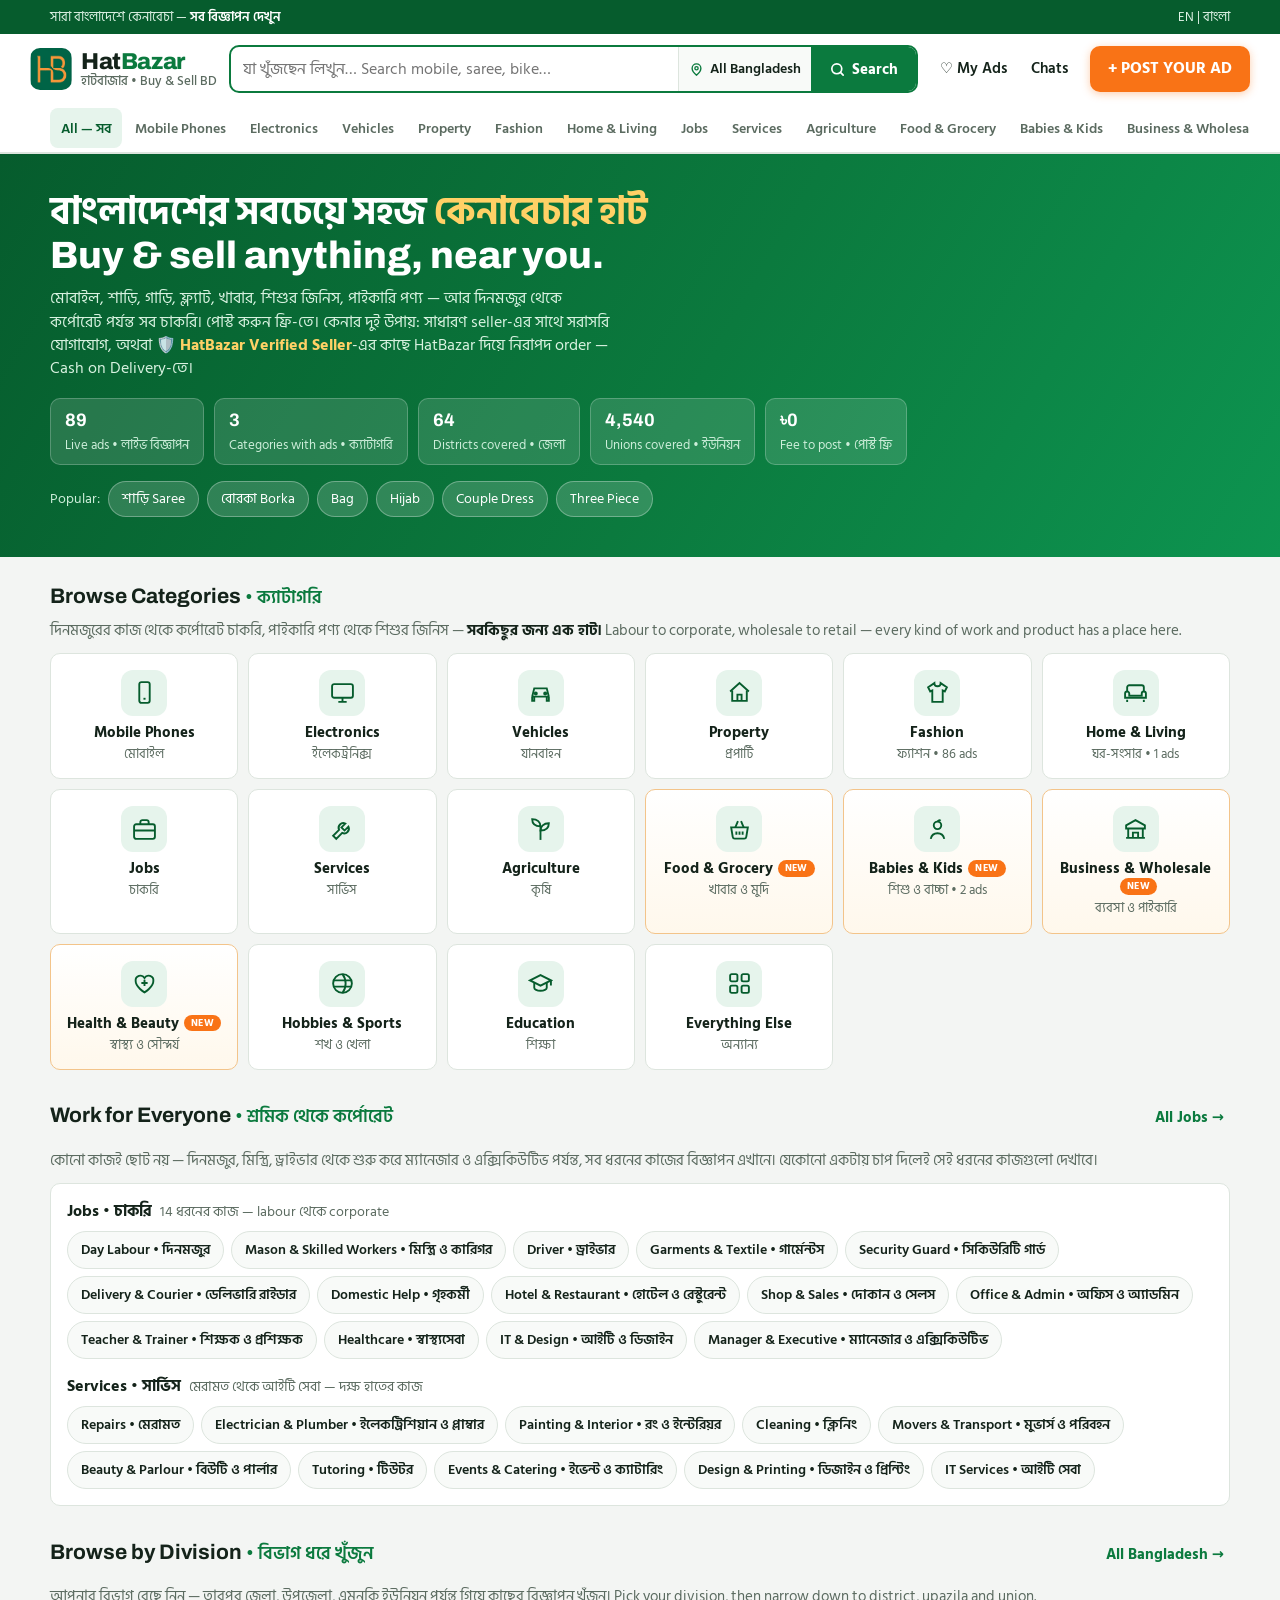
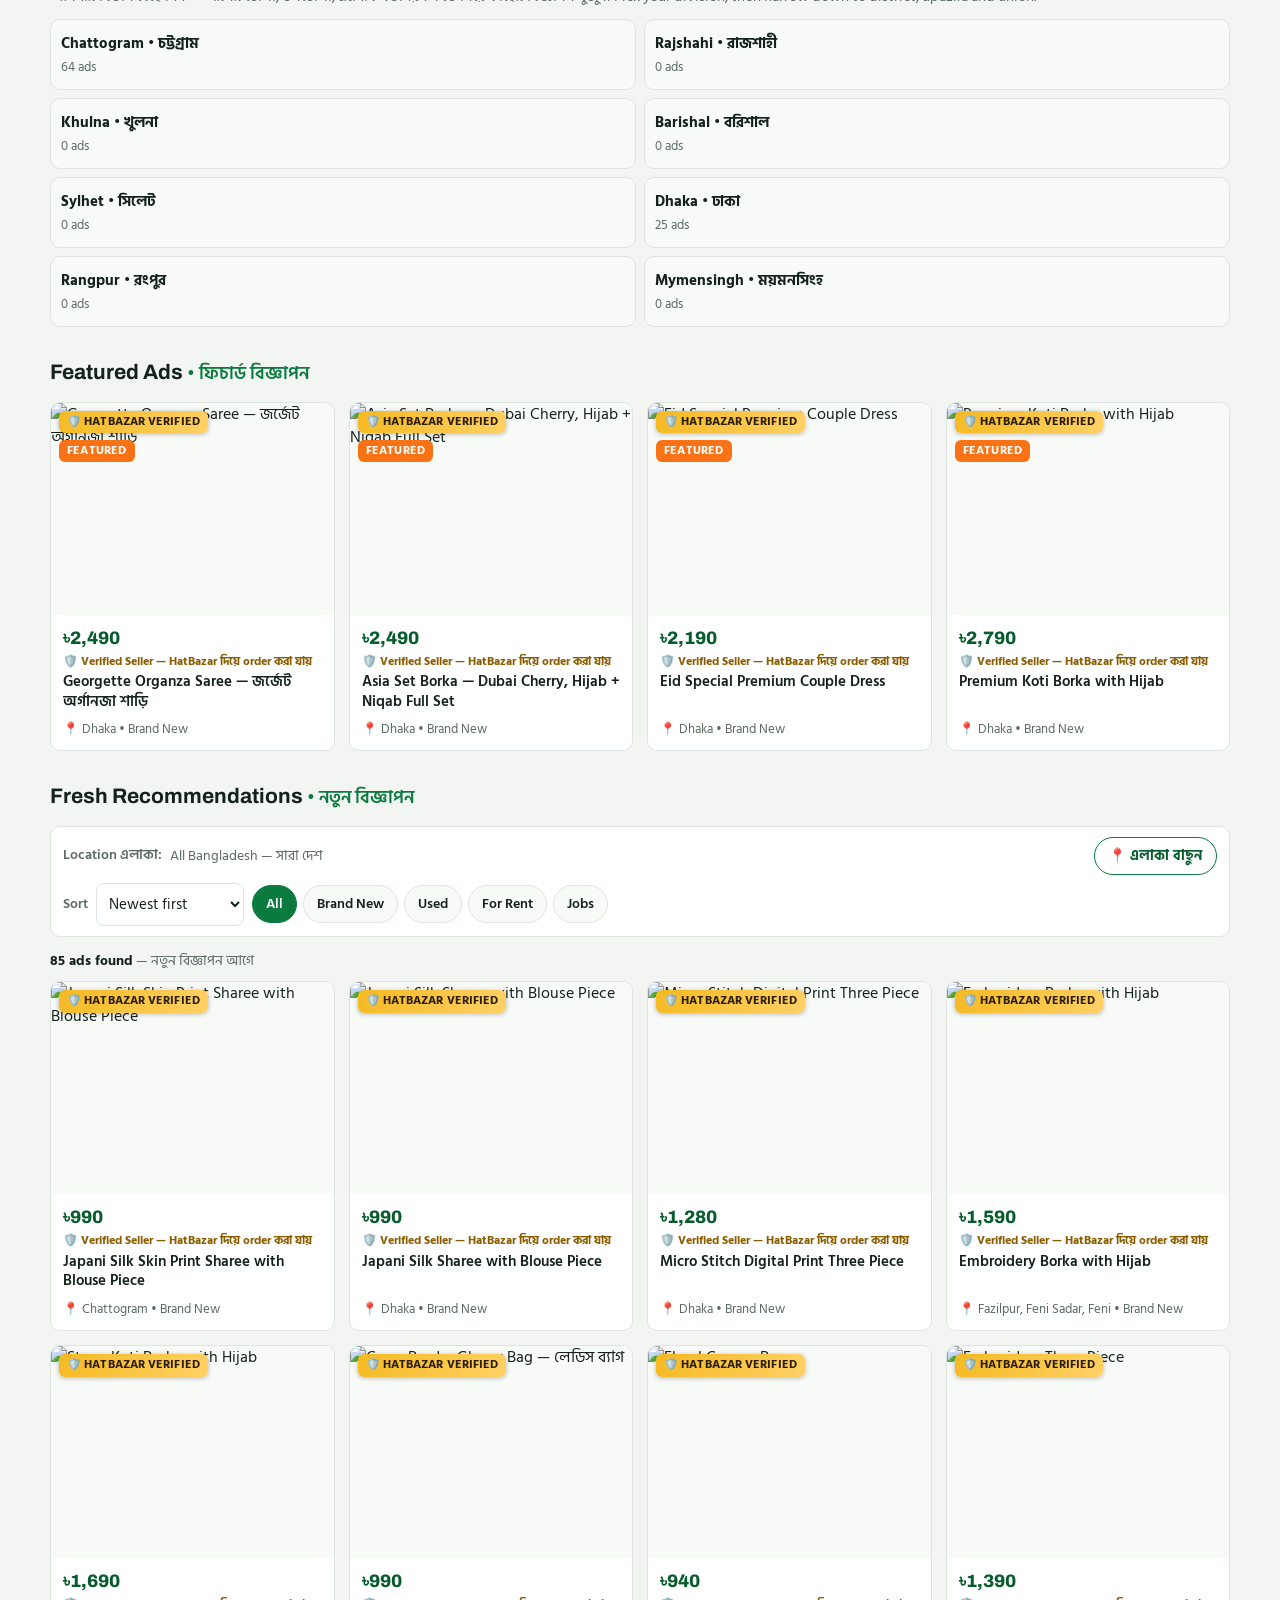
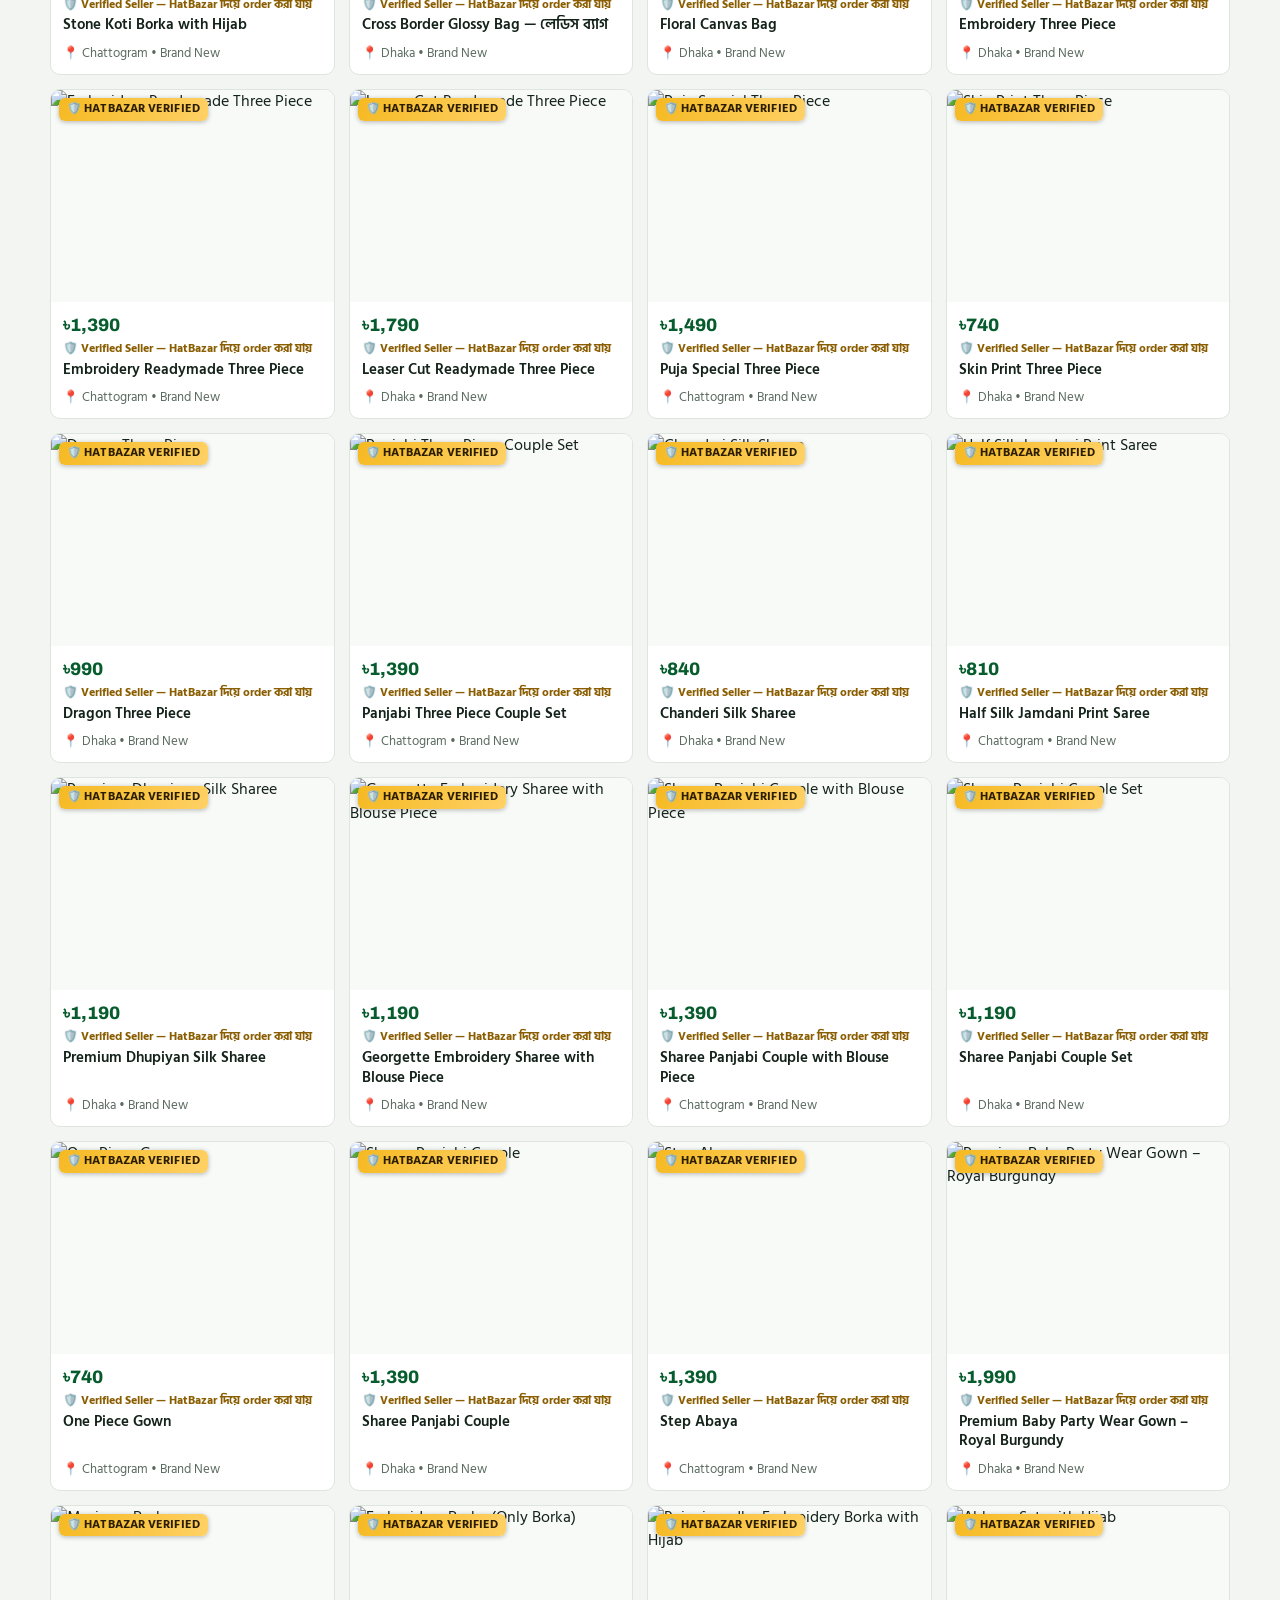
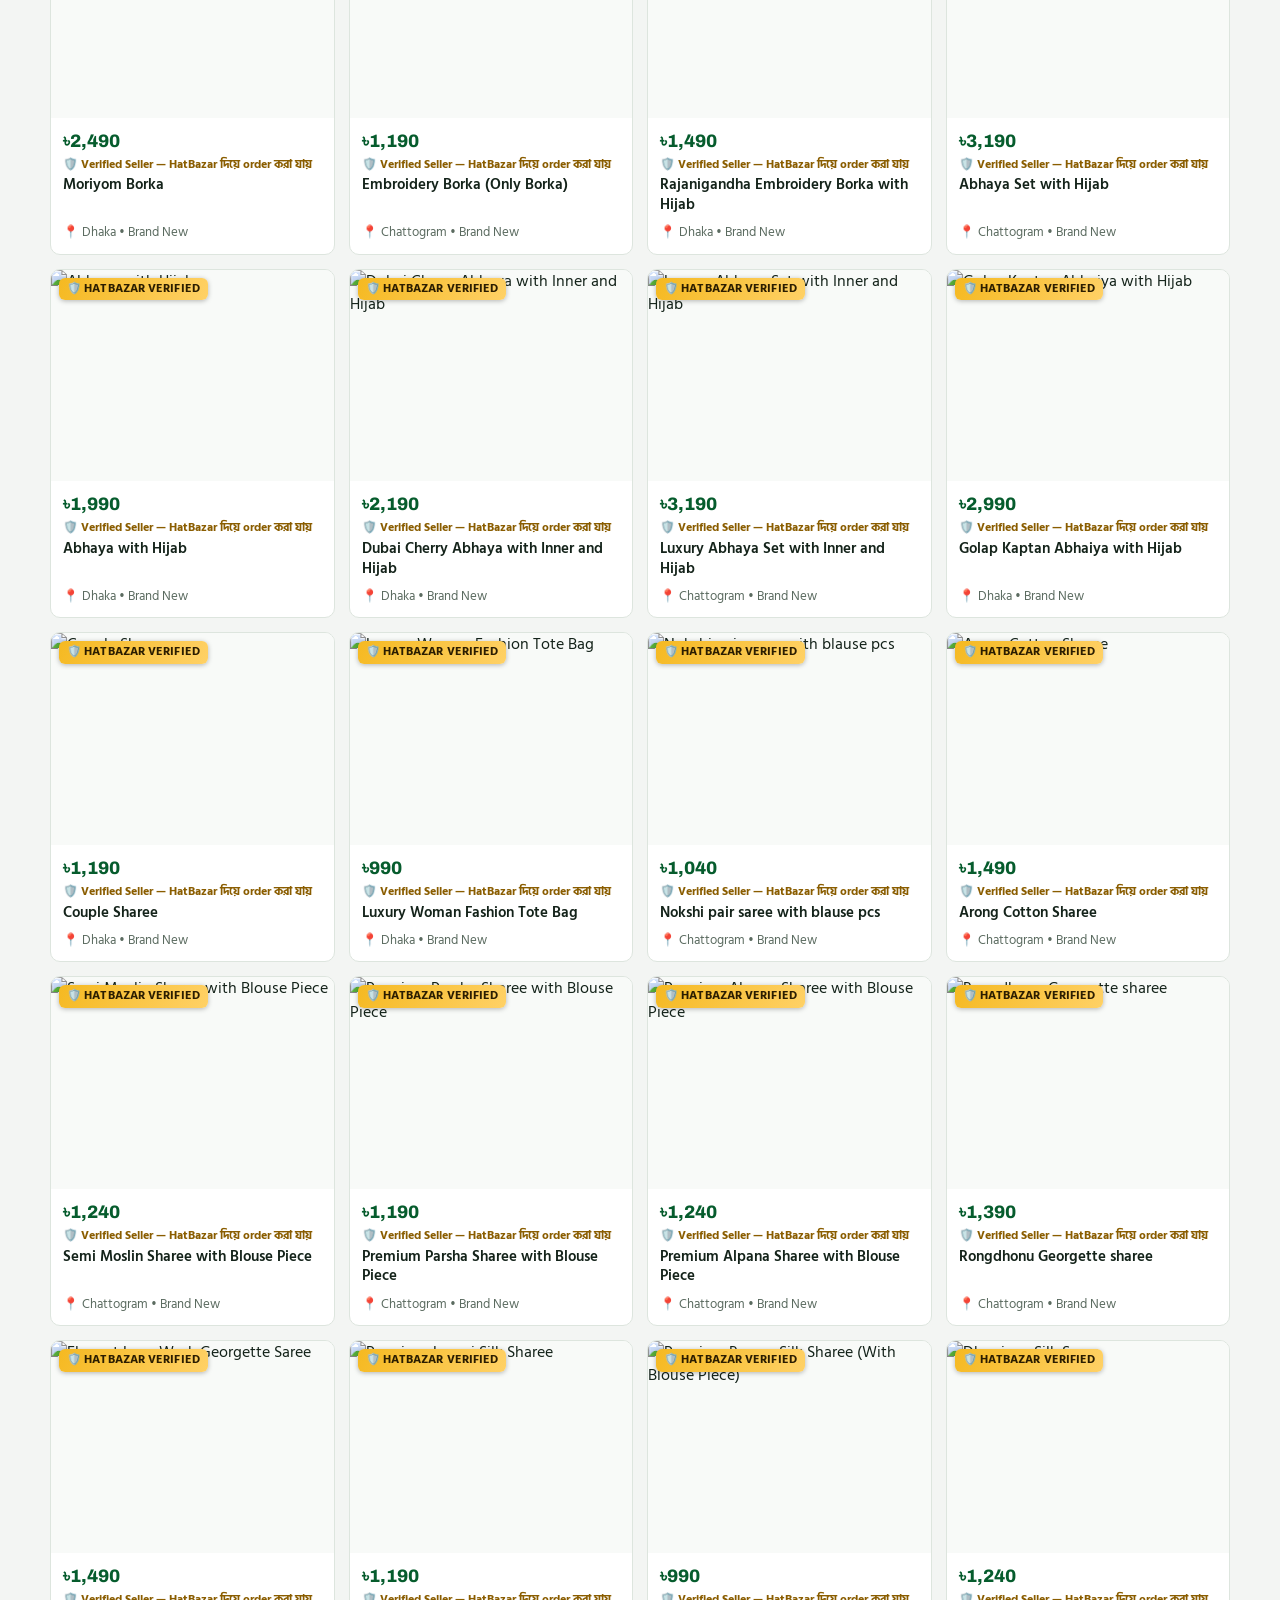
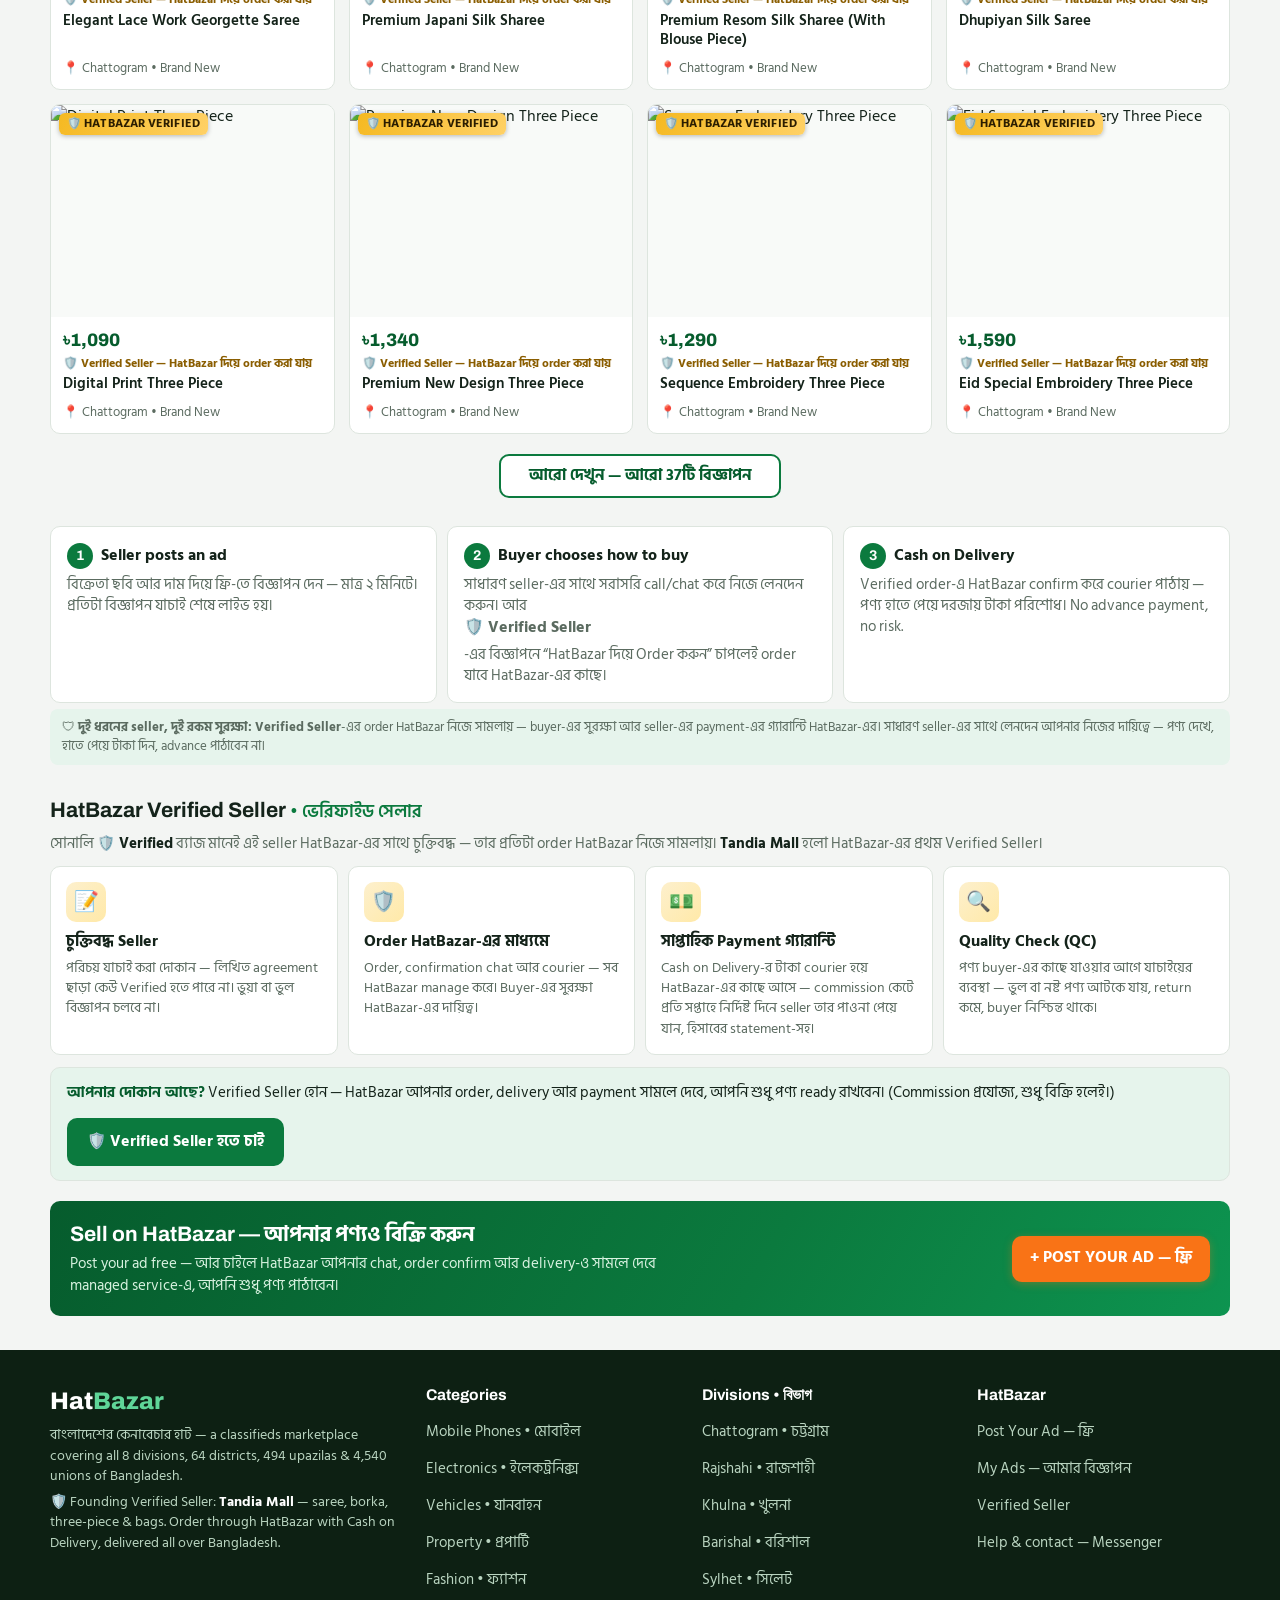
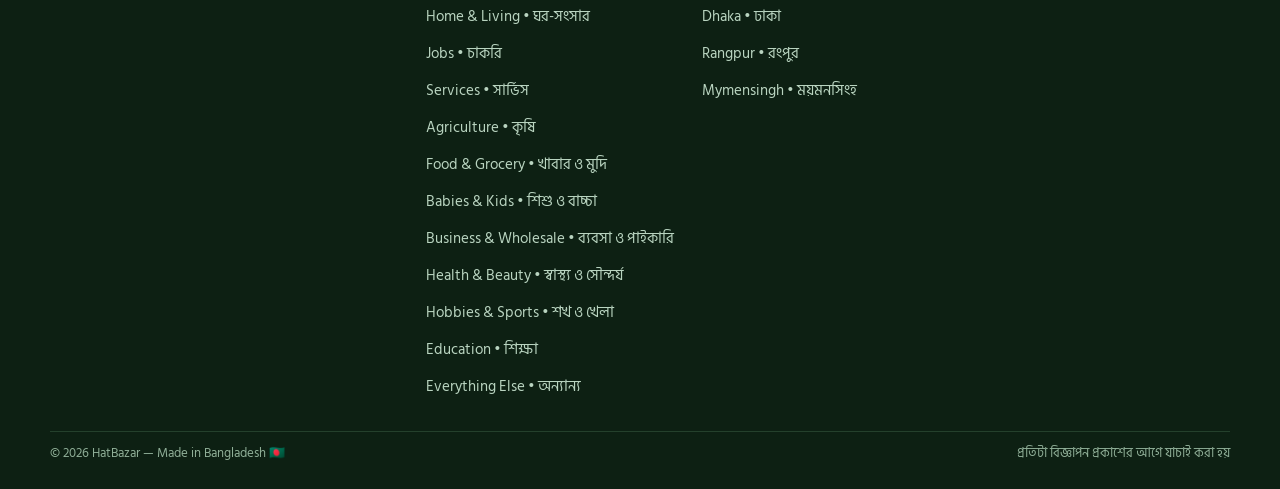
==== commit 5eba4112: "HatBazar fixes A+B: index.html" ====
--- a/index.html
+++ b/index.html
@@ -121,9 +121,9 @@
       <div class="loc-panel-inline" id="locPanel">
         <div class="loc-grid">
           <span class="loc-field">Division বিভাগ<select id="fDiv"></select></span>
-          <span class="loc-field">District জেলা<input type="search" id="fDistSearch" placeholder="Search district… খুঁজুন" autocomplete="off"><select id="fDist" size="4"></select></span>
-          <span class="loc-field">Upazila উপজেলা<input type="search" id="fUpaSearch" placeholder="Search upazila… খুঁজুন" autocomplete="off"><select id="fUpa" size="4"></select></span>
-          <span class="loc-field">Union ইউনিয়ন<input type="search" id="fUniSearch" placeholder="Search union… খুঁজুন" autocomplete="off"><select id="fUni" size="4"></select></span>
+          <span class="loc-field">District জেলা<input type="search" id="fDistSearch" placeholder="Search district… খুঁজুন" autocomplete="off"><select id="fDist"></select></span>
+          <span class="loc-field">Upazila উপজেলা<input type="search" id="fUpaSearch" placeholder="Search upazila… খুঁজুন" autocomplete="off"><select id="fUpa"></select></span>
+          <span class="loc-field">Union ইউনিয়ন<input type="search" id="fUniSearch" placeholder="Search union… খুঁজুন" autocomplete="off"><select id="fUni"></select></span>
         </div>
         <div class="loc-path" id="fLocPath">All Bangladesh — সারা দেশের বিজ্ঞাপন</div>
         <div class="loc-actions">
@@ -154,6 +154,7 @@
     </div>
     <p class="result-line" id="resultLine"></p>
     <div class="list-grid" id="listGrid"></div>
+    <div id="loadMoreWrap" style="display:none;text-align:center;margin-top:20px"><button class="btn btn-line" id="loadMoreBtn" type="button" style="padding:0 28px;min-height:44px"></button></div>
     <div class="empty" id="emptyBox" style="display:none">
       <b>কিছু পাওয়া যায়নি — No ads match</b>
       Try a different keyword, category or location.
@@ -302,7 +303,7 @@
     ADS.forEach(function (a) { if (a.div) counts[a.div] = (counts[a.div] || 0) + 1; });
     $('divGrid').innerHTML = HB.GEO.div.map(function (r) {
       var n = counts[r[0]] || 0;
-      return '<button type="button" data-div="' + r[0] + '"><b>' + esc(r[1]) + ' • ' + esc(r[2]) + '</b><small>' + (n ? n + ' ads' : 'বিজ্ঞাপন দেখুন') + '</small></button>';
+      return '<button type="button" data-div="' + r[0] + '"><b>' + esc(r[1]) + ' • ' + esc(r[2]) + '</b><small>' + (n + ' ads') + '</small></button>';
     }).join('');
     Array.prototype.forEach.call($('divGrid').querySelectorAll('button'), function (b) {
       b.addEventListener('click', function () {
@@ -355,16 +356,37 @@
     if (state.sort === 'high') out = out.slice().sort(function (a, b) { return b.price - a.price; });
     return out;
   }
+  function filtersActive() {
+    var s = cascade.get();
+    return !!(state.q.trim() || state.cat !== 'all' || state.sub !== 'all' || state.cond !== 'all' || s.div || s.dist || s.upa || s.uni);
+  }
   function renderFeatured() {
+    if (filtersActive()) { $('featured').style.display = 'none'; return; }
     var feat = ADS.filter(function (a) { return a.featured; });
     $('featured').style.display = feat.length ? '' : 'none';
     $('featGrid').innerHTML = feat.map(HB.cardHTML).join('');
   }
+  var PAGE_SIZE = 48, shownCount = PAGE_SIZE, lastSig = '';
   function renderList() {
+    renderFeatured();
     var list = filtered();
+    if (!filtersActive()) list = list.filter(function (a) { return !a.featured; });
+    var sig = JSON.stringify([state, cascade.get(), list.length]);
+    if (sig !== lastSig) { shownCount = PAGE_SIZE; lastSig = sig; }
     $('resultLine').innerHTML = '<b>' + list.length + ' ads found</b>' + (state.cat !== 'all' ? ' in ' + esc(HB.catName(state.cat)) : '') + ' — নতুন বিজ্ঞাপন আগে';
-    $('listGrid').innerHTML = list.map(HB.cardHTML).join('');
+    $('listGrid').innerHTML = list.slice(0, shownCount).map(HB.cardHTML).join('');
     $('emptyBox').style.display = list.length ? 'none' : '';
+    var wrap = $('loadMoreWrap');
+    if (list.length > shownCount) {
+      wrap.style.display = '';
+      $('loadMoreBtn').textContent = 'আরো দেখুন — আরো ' + (list.length - shownCount) + 'টি বিজ্ঞাপন';
+    } else { wrap.style.display = 'none'; }
+    $('loadMoreBtn').onclick = function () {
+      shownCount += PAGE_SIZE;
+      $('listGrid').innerHTML = list.slice(0, shownCount).map(HB.cardHTML).join('');
+      if (list.length > shownCount) { $('loadMoreBtn').textContent = 'আরো দেখুন — আরো ' + (list.length - shownCount) + 'টি বিজ্ঞাপন'; }
+      else { wrap.style.display = 'none'; }
+    };
   }
   function renderStats() {
     var cats = {};
@@ -375,7 +397,7 @@
     $('statUnions').textContent = HB.GEO.uni.length.toLocaleString('en-IN');
   }
   function renderFooterCats() {
-    $('footCats').innerHTML = HB.CATEGORIES.slice(0, 8).map(function (c) {
+    $('footCats').innerHTML = HB.CATEGORIES.map(function (c) {
       return '<li><a class="flink" href="index.html?cat=' + c.id + '">' + esc(c.name) + ' • ' + esc(c.bn) + '</a></li>';
     }).join('');
   }
@@ -435,17 +457,16 @@
   if (params.get('cat') && HB.catObj(params.get('cat'))) state.cat = params.get('cat');
   if (params.get('sub')) state.sub = params.get('sub');
 
-  HB.fetchLiveAds(500).then(function (rows) {
-    ADS = rows.length ? rows : fallbackAds();
-    start();
+  function applyDivParam() {
     var dv = params.get('div');
     if (dv && HB.DIV_BY_ID[Number(dv)]) cascade.set({ div: Number(dv) });
-  }).catch(function () {
-    ADS = fallbackAds();
-    start();
-    var dv = params.get('div');
-    if (dv && HB.DIV_BY_ID[Number(dv)]) cascade.set({ div: Number(dv) });
-  });
+  }
+  ADS = fallbackAds();
+  start();
+  applyDivParam();
+  HB.fetchLiveAds(500).then(function (rows) {
+    if (rows.length) { ADS = rows; start(); applyDivParam(); }
+  }).catch(function () { /* fallback already rendered */ });
 })();
 </script>
 </body>
--- a/assets/style.css
+++ b/assets/style.css
@@ -42,6 +42,7 @@
 .logo{display:flex;align-items:center;gap:9px;flex-shrink:0;cursor:pointer;background:none;border:0;text-align:left;padding:4px 0;min-height:44px}
 .logo-mark{width:42px;height:42px;border-radius:10px;background:var(--green);color:#fff;display:grid;place-items:center;font-family:"Archivo";font-weight:800;font-size:20px;letter-spacing:-.5px}
 .logo-mark span{color:#ffd166}
+.logo-img{width:42px;height:42px;border-radius:10px;display:block;flex-shrink:0}
 .logo-text{line-height:1.05}
 .logo-text b{font-family:"Archivo";font-size:23px;font-weight:800;color:var(--ink);letter-spacing:-.4px}
 .logo-text b em{font-style:normal;color:var(--green)}
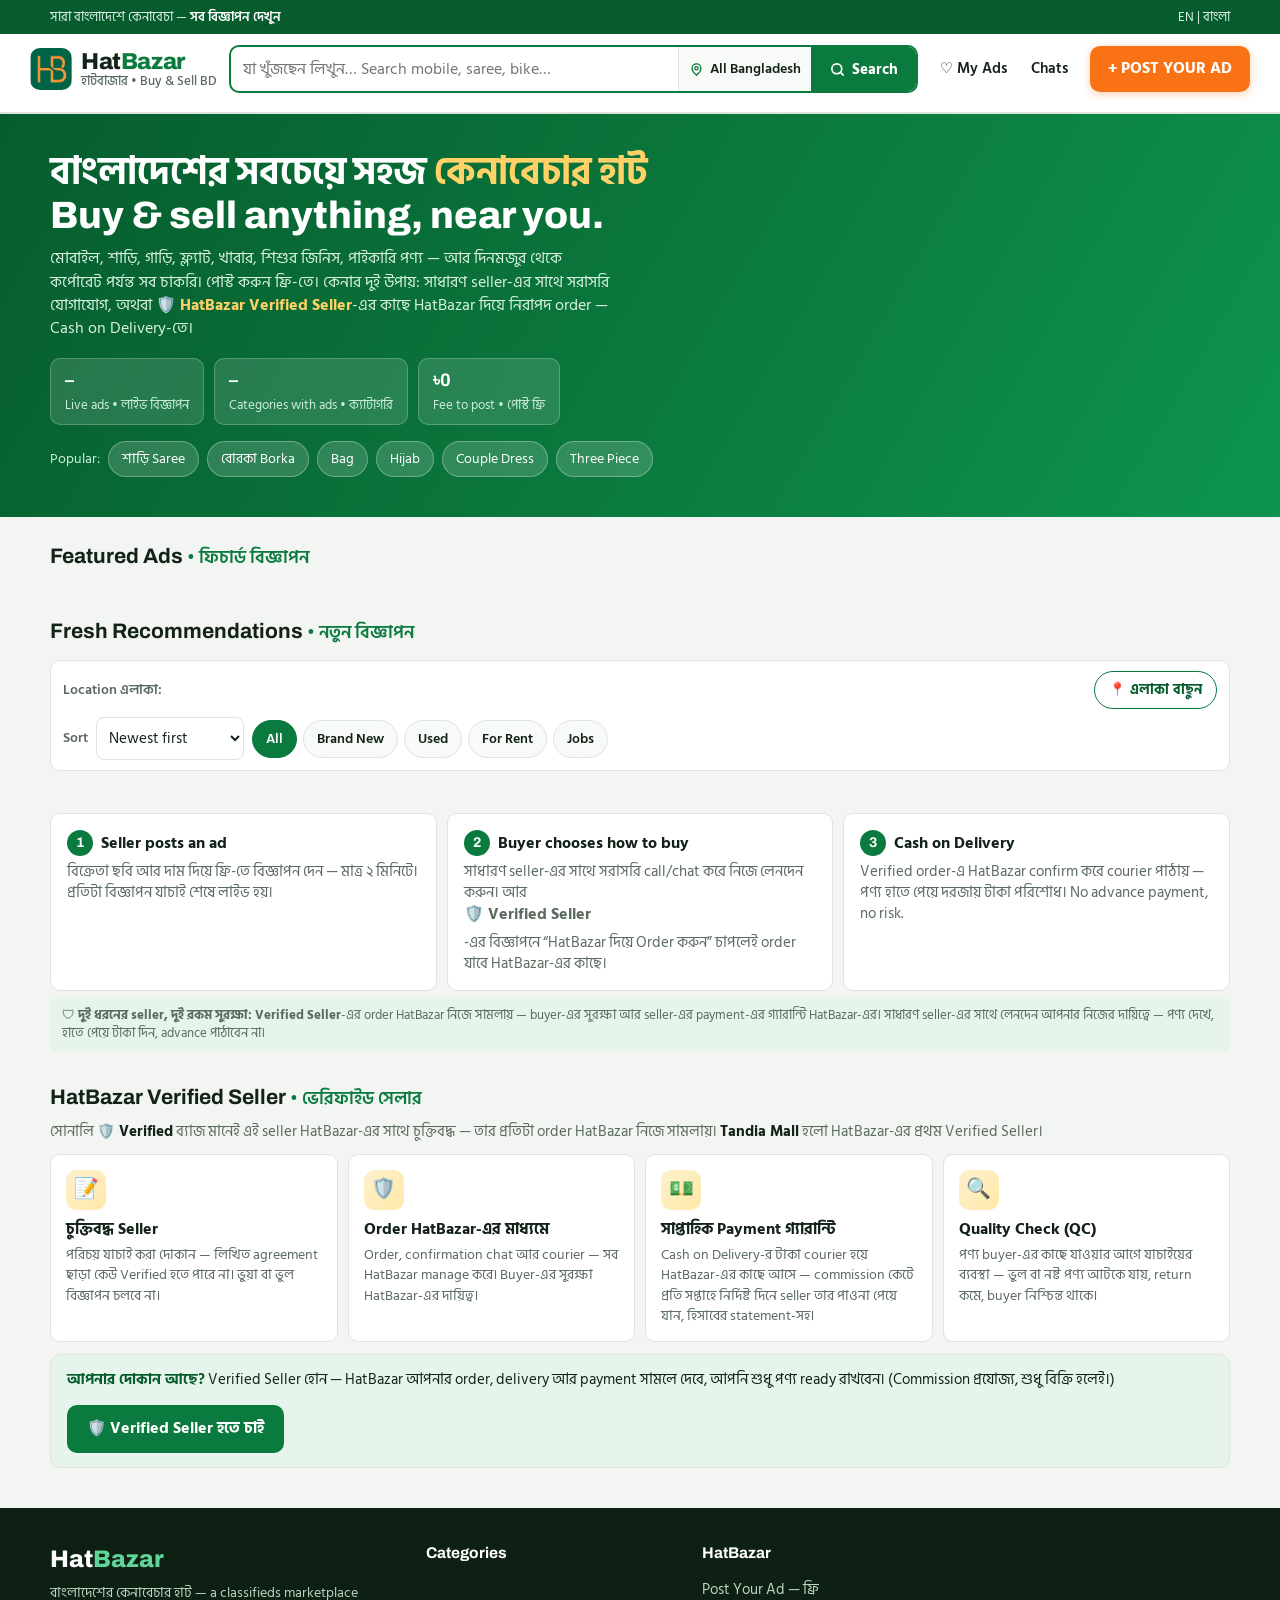
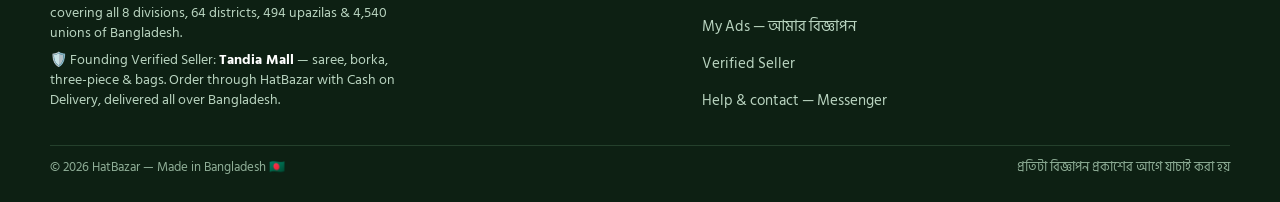
==== commit 0785f75d: "HatBazar declutter: remove duplicate homepage blocks" ====
--- a/index.html
+++ b/index.html
@@ -66,8 +66,6 @@
     <div class="hero-stats">
       <div><b id="statAds">–</b><small>Live ads • লাইভ বিজ্ঞাপন</small></div>
       <div><b id="statCats">–</b><small>Categories with ads • ক্যাটাগরি</small></div>
-      <div><b id="statDistricts">–</b><small>Districts covered • জেলা</small></div>
-      <div><b id="statUnions">–</b><small>Unions covered • ইউনিয়ন</small></div>
       <div><b>৳0</b><small>Fee to post • পোস্ট ফ্রি</small></div>
     </div>
     <div class="pop-search">Popular:
@@ -82,33 +80,6 @@
 </div>
 
 <main class="wrap">
-  <section class="block" id="categories">
-    <div class="sec-head"><h2>Browse Categories <span class="bn">• ক্যাটাগরি</span></h2></div>
-    <p style="margin:-6px 0 12px;color:var(--muted);font-size:14.5px">দিনমজুরের কাজ থেকে কর্পোরেট চাকরি, পাইকারি পণ্য থেকে শিশুর জিনিস — <b style="color:var(--ink)">সবকিছুর জন্য এক হাট।</b> Labour to corporate, wholesale to retail — every kind of work and product has a place here.</p>
-    <div class="cat-grid" id="catGrid"></div>
-  </section>
-
-  <section class="block" id="work">
-    <div class="sec-head"><h2>Work for Everyone <span class="bn">• শ্রমিক থেকে কর্পোরেট</span></h2><button id="allJobsBtn">All Jobs →</button></div>
-    <p style="margin:0 0 12px;color:var(--muted);font-size:14.5px">কোনো কাজই ছোট নয় — দিনমজুর, মিস্ত্রি, ড্রাইভার থেকে শুরু করে ম্যানেজার ও এক্সিকিউটিভ পর্যন্ত, সব ধরনের কাজের বিজ্ঞাপন এখানে। যেকোনো একটায় চাপ দিলেই সেই ধরনের কাজগুলো দেখাবে।</p>
-    <div class="ladder">
-      <div class="ladder-row">
-        <div class="ladder-row-head"><b>Jobs • চাকরি</b><span>14 ধরনের কাজ — labour থেকে corporate</span></div>
-        <div class="chips" id="jobLadderChips"></div>
-      </div>
-      <div class="ladder-row">
-        <div class="ladder-row-head"><b>Services • সার্ভিস</b><span>মেরামত থেকে আইটি সেবা — দক্ষ হাতের কাজ</span></div>
-        <div class="chips" id="serviceLadderChips"></div>
-      </div>
-    </div>
-  </section>
-
-  <section class="block" id="divisions">
-    <div class="sec-head"><h2>Browse by Division <span class="bn">• বিভাগ ধরে খুঁজুন</span></h2><button id="allDivBtn">All Bangladesh →</button></div>
-    <p style="margin:0 0 12px;color:var(--muted);font-size:14.5px">আপনার বিভাগ বেছে নিন — তারপর জেলা, উপজেলা, এমনকি ইউনিয়ন পর্যন্ত গিয়ে কাছের বিজ্ঞাপন খুঁজুন। Pick your division, then narrow down to district, upazila and union.</p>
-    <div class="loc-divs" id="divGrid"></div>
-  </section>
-
   <section class="block" id="featured">
     <div class="sec-head"><h2>Featured Ads <span class="bn">• ফিচার্ড বিজ্ঞাপন</span></h2></div>
     <div class="list-grid" id="featGrid"></div>
@@ -184,13 +155,6 @@
     </div>
   </section>
 
-  <div class="sell-cta">
-    <div>
-      <h2>Sell on HatBazar — আপনার পণ্যও বিক্রি করুন</h2>
-      <p>Post your ad free — আর চাইলে HatBazar আপনার chat, order confirm আর delivery-ও সামলে দেবে managed service-এ, আপনি শুধু পণ্য পাঠাবেন।</p>
-    </div>
-    <a class="post-btn" href="post.html" style="text-decoration:none;display:inline-flex;align-items:center">+ POST YOUR AD — ফ্রি</a>
-  </div>
 </main>
 
 <footer>
@@ -201,7 +165,6 @@
       <p>🛡️ Founding Verified Seller: <b style="color:#fff">Tandia Mall</b> — saree, borka, three-piece &amp; bags. Order through HatBazar with Cash on Delivery, delivered all over Bangladesh.</p>
     </div>
     <div><h4>Categories</h4><ul id="footCats"></ul></div>
-    <div><h4>Divisions • বিভাগ</h4><ul id="footLocs"></ul></div>
     <div><h4>HatBazar</h4><ul>
       <li><a class="flink" href="post.html">Post Your Ad — ফ্রি</a></li>
       <li><a class="flink" href="seller.html">My Ads — আমার বিজ্ঞাপন</a></li>
@@ -259,7 +222,7 @@
   function setCategory(cat, sub) {
     state.cat = cat;
     state.sub = sub || 'all';
-    renderNav(); renderCats(); renderSubFilter(); renderList();
+    renderNav(); renderSubFilter(); renderList();
     document.getElementById('listings').scrollIntoView({ behavior: 'smooth' });
   }
   function renderNav() {
@@ -271,50 +234,6 @@
     Array.prototype.forEach.call($('catNav').querySelectorAll('button'), function (b) {
       b.addEventListener('click', function () { setCategory(b.getAttribute('data-cat')); });
     });
-  }
-  function renderCats() {
-    var counts = catCounts();
-    $('catGrid').innerHTML = HB.CATEGORIES.map(function (c) {
-      var n = counts[c.id] || 0;
-      return '<div class="cat-card' + (c.isNew ? ' new-cat' : '') + '" data-cat="' + c.id + '" role="button" tabindex="0">' +
-        '<span class="ic">' + HB.catIcon(c.id) + '</span><b>' + esc(c.name) + (c.isNew ? '<span class="new-tag">NEW</span>' : '') + '</b>' +
-        '<small>' + esc(c.bn) + (n ? ' • ' + n + ' ads' : '') + '</small></div>';
-    }).join('');
-    Array.prototype.forEach.call($('catGrid').querySelectorAll('.cat-card'), function (el) {
-      var go = function () { setCategory(el.getAttribute('data-cat')); };
-      el.addEventListener('click', go);
-      el.addEventListener('keydown', function (e) { if (e.key === 'Enter' || e.key === ' ') { e.preventDefault(); go(); } });
-    });
-  }
-  function renderLadders() {
-    function chips(catId) {
-      return (HB.subsFor(catId) || []).map(function (s) {
-        return '<button class="chip" data-cat="' + catId + '" data-sub="' + s.id + '">' + esc(s.en) + ' • ' + esc(s.bn) + '</button>';
-      }).join('');
-    }
-    $('jobLadderChips').innerHTML = chips('jobs');
-    $('serviceLadderChips').innerHTML = chips('services');
-    Array.prototype.forEach.call(document.querySelectorAll('#jobLadderChips .chip, #serviceLadderChips .chip'), function (b) {
-      b.addEventListener('click', function () { setCategory(b.getAttribute('data-cat'), b.getAttribute('data-sub')); });
-    });
-  }
-  function renderDivisions() {
-    var counts = {};
-    ADS.forEach(function (a) { if (a.div) counts[a.div] = (counts[a.div] || 0) + 1; });
-    $('divGrid').innerHTML = HB.GEO.div.map(function (r) {
-      var n = counts[r[0]] || 0;
-      return '<button type="button" data-div="' + r[0] + '"><b>' + esc(r[1]) + ' • ' + esc(r[2]) + '</b><small>' + (n + ' ads') + '</small></button>';
-    }).join('');
-    Array.prototype.forEach.call($('divGrid').querySelectorAll('button'), function (b) {
-      b.addEventListener('click', function () {
-        cascade.set({ div: Number(b.getAttribute('data-div')) });
-        $('locPanel').classList.add('open');
-        document.getElementById('listings').scrollIntoView({ behavior: 'smooth' });
-      });
-    });
-    $('footLocs').innerHTML = HB.GEO.div.map(function (r) {
-      return '<li><a class="flink" href="index.html?div=' + r[0] + '">' + esc(r[1]) + ' • ' + esc(r[2]) + '</a></li>';
-    }).join('');
   }
   function renderSubFilter() {
     var subs = HB.subsFor(state.cat);
@@ -393,8 +312,6 @@
     ADS.forEach(function (a) { cats[a.cat] = 1; });
     $('statAds').textContent = ADS.length.toLocaleString('en-IN');
     $('statCats').textContent = Object.keys(cats).length;
-    $('statDistricts').textContent = HB.GEO.dist.length;
-    $('statUnions').textContent = HB.GEO.uni.length.toLocaleString('en-IN');
   }
   function renderFooterCats() {
     $('footCats').innerHTML = HB.CATEGORIES.map(function (c) {
@@ -408,10 +325,10 @@
       b.classList.toggle('on', b.getAttribute('data-cond') === 'all');
     });
     cascade.clear();
-    renderNav(); renderCats(); renderSubFilter(); renderList();
+    renderNav(); renderSubFilter(); renderList();
   }
   function start() {
-    renderNav(); renderCats(); renderLadders(); renderDivisions();
+
     renderSubFilter(); renderFeatured(); renderList(); renderStats(); renderFooterCats(); refreshLocUI();
   }
 
@@ -447,27 +364,3 @@
       document.getElementById('listings').scrollIntoView({ behavior: 'smooth' });
     });
   });
-  $('allJobsBtn').addEventListener('click', function () { setCategory('jobs'); });
-  $('allDivBtn').addEventListener('click', function () { cascade.clear(); document.getElementById('listings').scrollIntoView({ behavior: 'smooth' }); });
-  $('resetBtn').addEventListener('click', resetAll);
-
-  /* URL params: ?q= ?cat= ?sub= ?div= */
-  var params = new URLSearchParams(location.search);
-  if (params.get('q')) { state.q = params.get('q'); $('q').value = state.q; }
-  if (params.get('cat') && HB.catObj(params.get('cat'))) state.cat = params.get('cat');
-  if (params.get('sub')) state.sub = params.get('sub');
-
-  function applyDivParam() {
-    var dv = params.get('div');
-    if (dv && HB.DIV_BY_ID[Number(dv)]) cascade.set({ div: Number(dv) });
-  }
-  ADS = fallbackAds();
-  start();
-  applyDivParam();
-  HB.fetchLiveAds(500).then(function (rows) {
-    if (rows.length) { ADS = rows; start(); applyDivParam(); }
-  }).catch(function () { /* fallback already rendered */ });
-})();
-</script>
-</body>
-</html>
--- a/assets/style.css
+++ b/assets/style.css
@@ -61,7 +61,7 @@
 
 /* ---------- Category nav strip ---------- */
 .catnav{background:var(--surface);border-bottom:1px solid var(--line)}
-.catnav .wrap{display:flex;gap:2px;overflow-x:auto;padding-top:4px;padding-bottom:4px;scrollbar-width:none}
+.catnav .wrap{display:flex;gap:2px;overflow-x:auto;padding-top:4px;padding-bottom:4px;scrollbar-width:none;-webkit-mask-image:linear-gradient(to right,#000 93%,transparent);mask-image:linear-gradient(to right,#000 93%,transparent)}
 .catnav .wrap::-webkit-scrollbar{display:none}
 .catnav button{flex:0 0 auto;background:none;border:0;padding:8px 11px;font-size:14px;font-weight:600;color:var(--muted);border-radius:8px;min-height:40px;white-space:nowrap}
 .catnav button.on{background:var(--green-soft);color:var(--green-dark)}
@@ -107,7 +107,7 @@
 .cat-card small{color:var(--muted);font-size:12.5px}
 .cat-card.new-cat{border-color:#f3c48a;background:linear-gradient(180deg,var(--surface),#fff8ec)}
 @media (prefers-color-scheme: dark){.cat-card.new-cat{background:var(--surface);border-color:#5a4520}}
-.new-tag{display:inline-block;background:var(--accent);color:#fff;font-size:10px;font-weight:800;letter-spacing:.4px;border-radius:999px;padding:2px 7px;margin-left:5px;vertical-align:2px}
+.new-tag{display:inline-block;background:var(--accent);color:#fff;font-size:10px;font-weight:800;letter-spacing:.4px;border-radius:999px;padding:2px 7px;margin-left:7px;margin-right:2px;vertical-align:2px}
 
 /* Labour-to-corporate ladder */
 .ladder{background:var(--surface);border:1px solid var(--line);border-radius:var(--radius);padding:16px;display:grid;gap:16px}
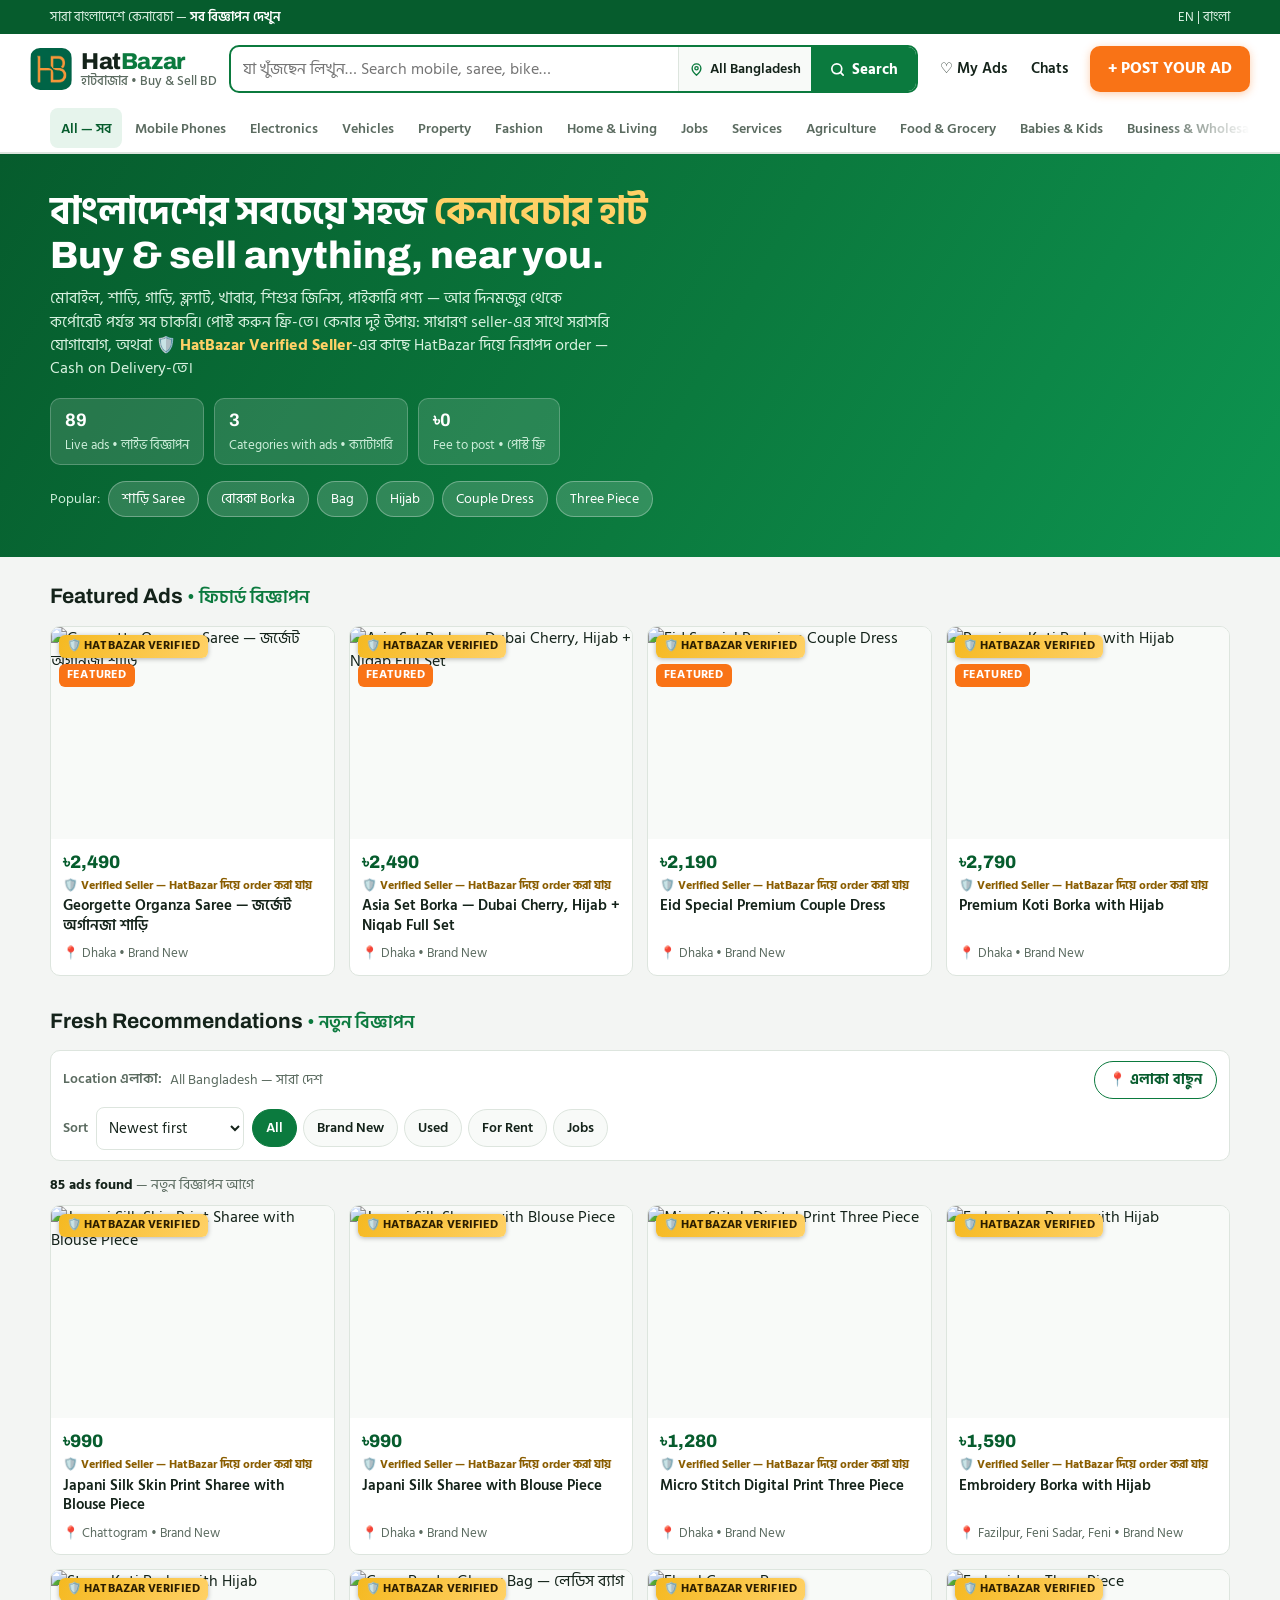
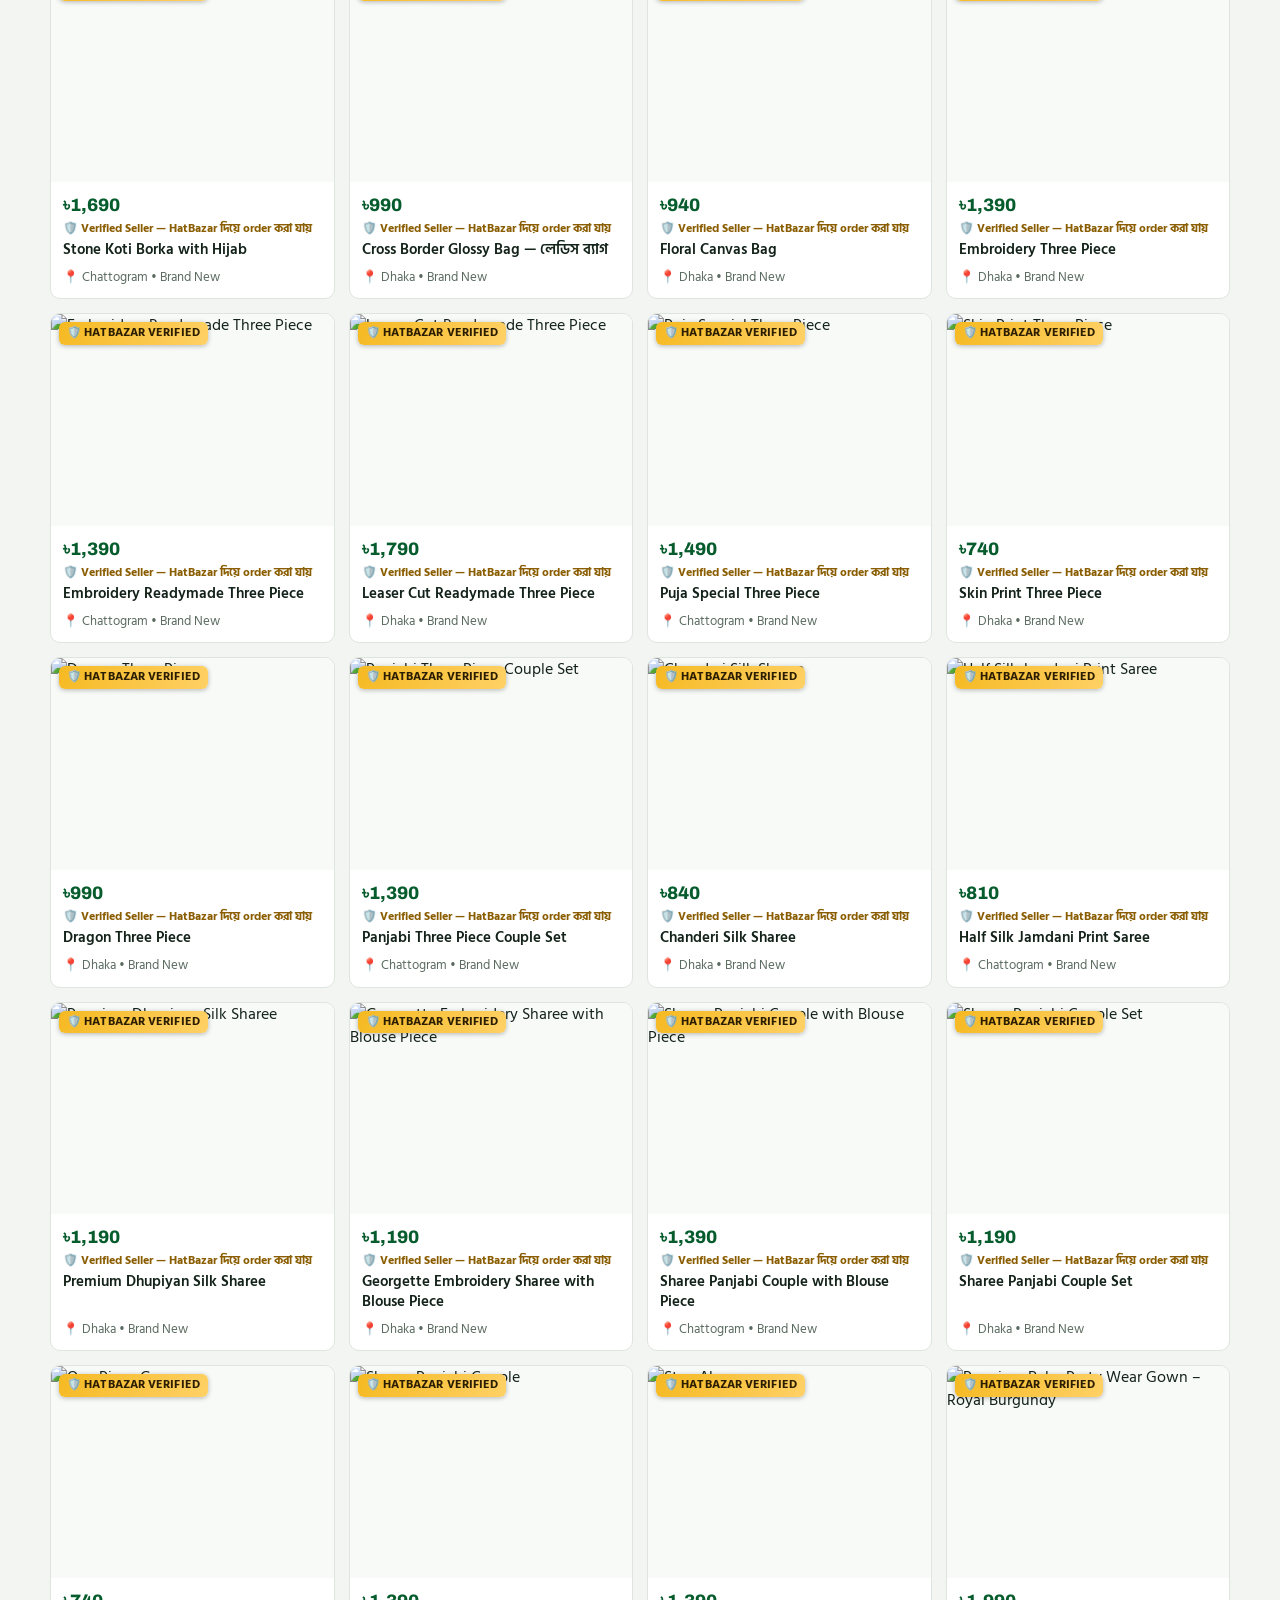
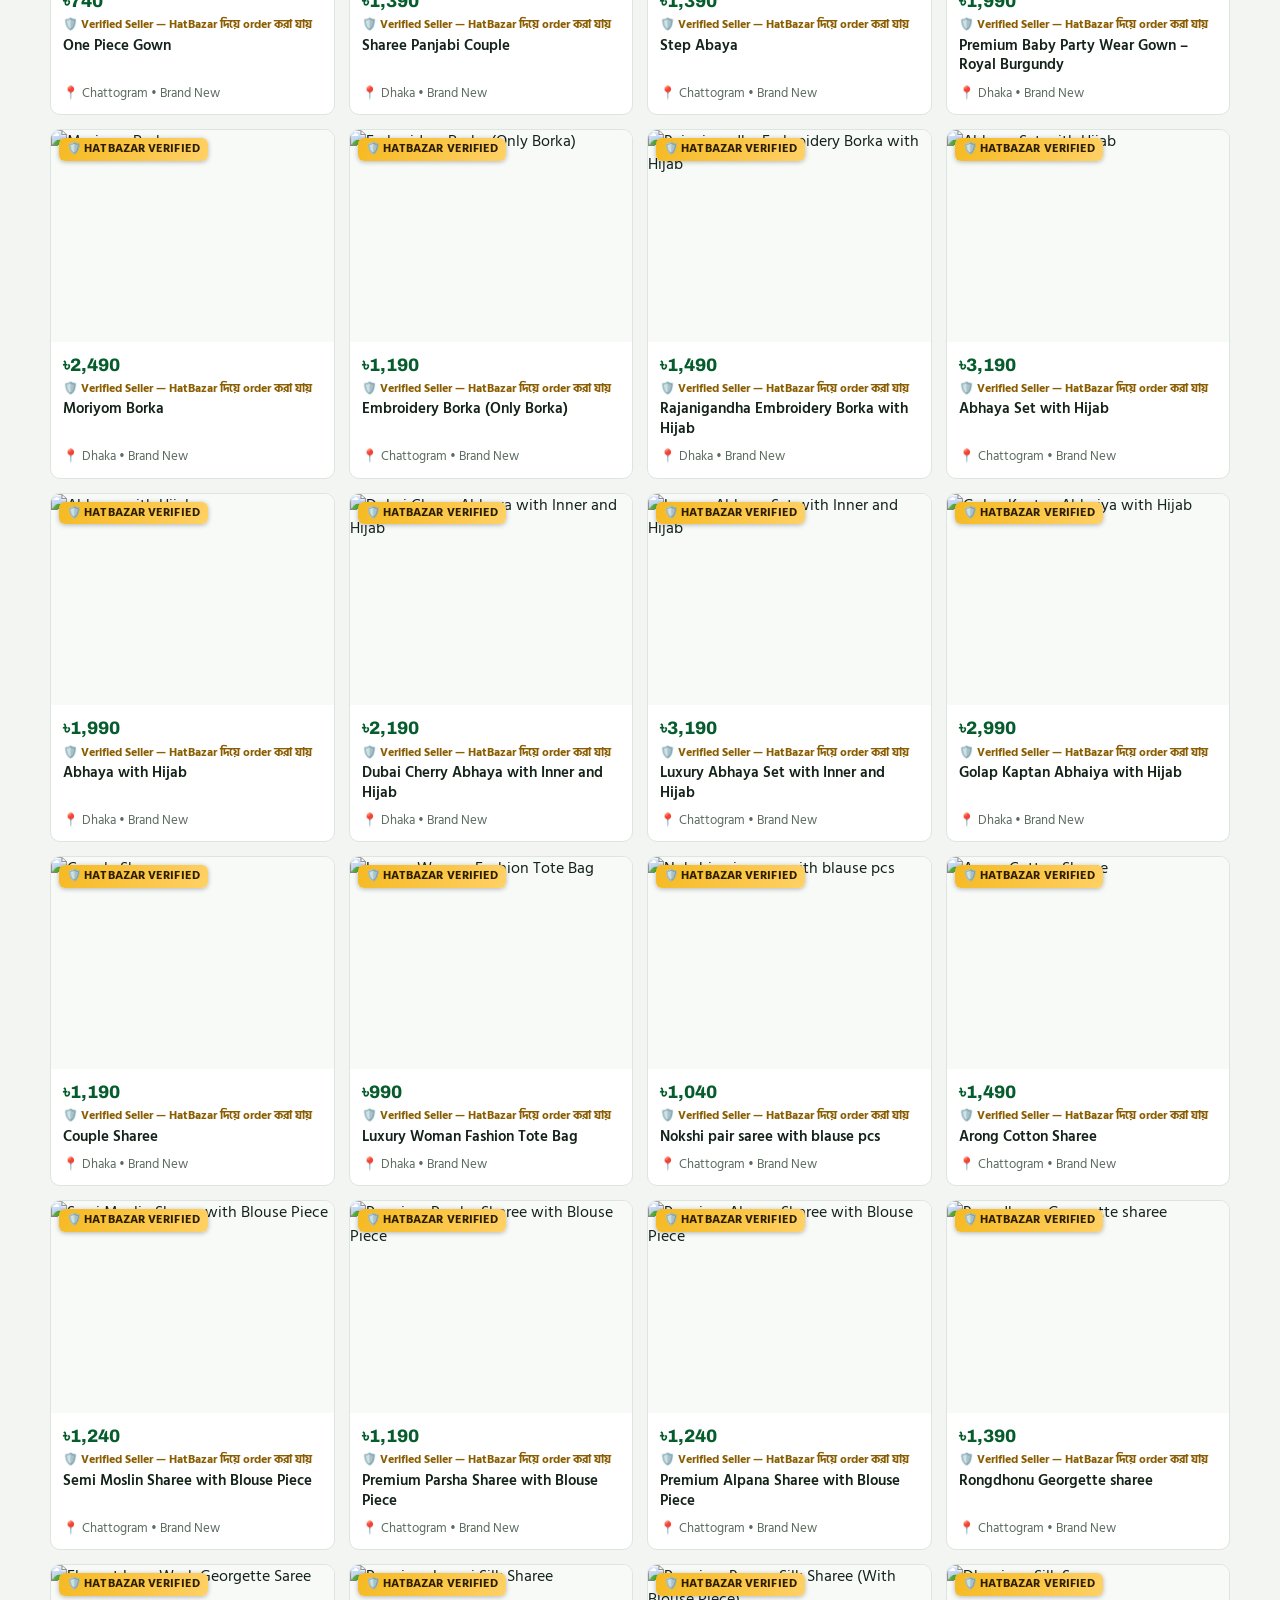
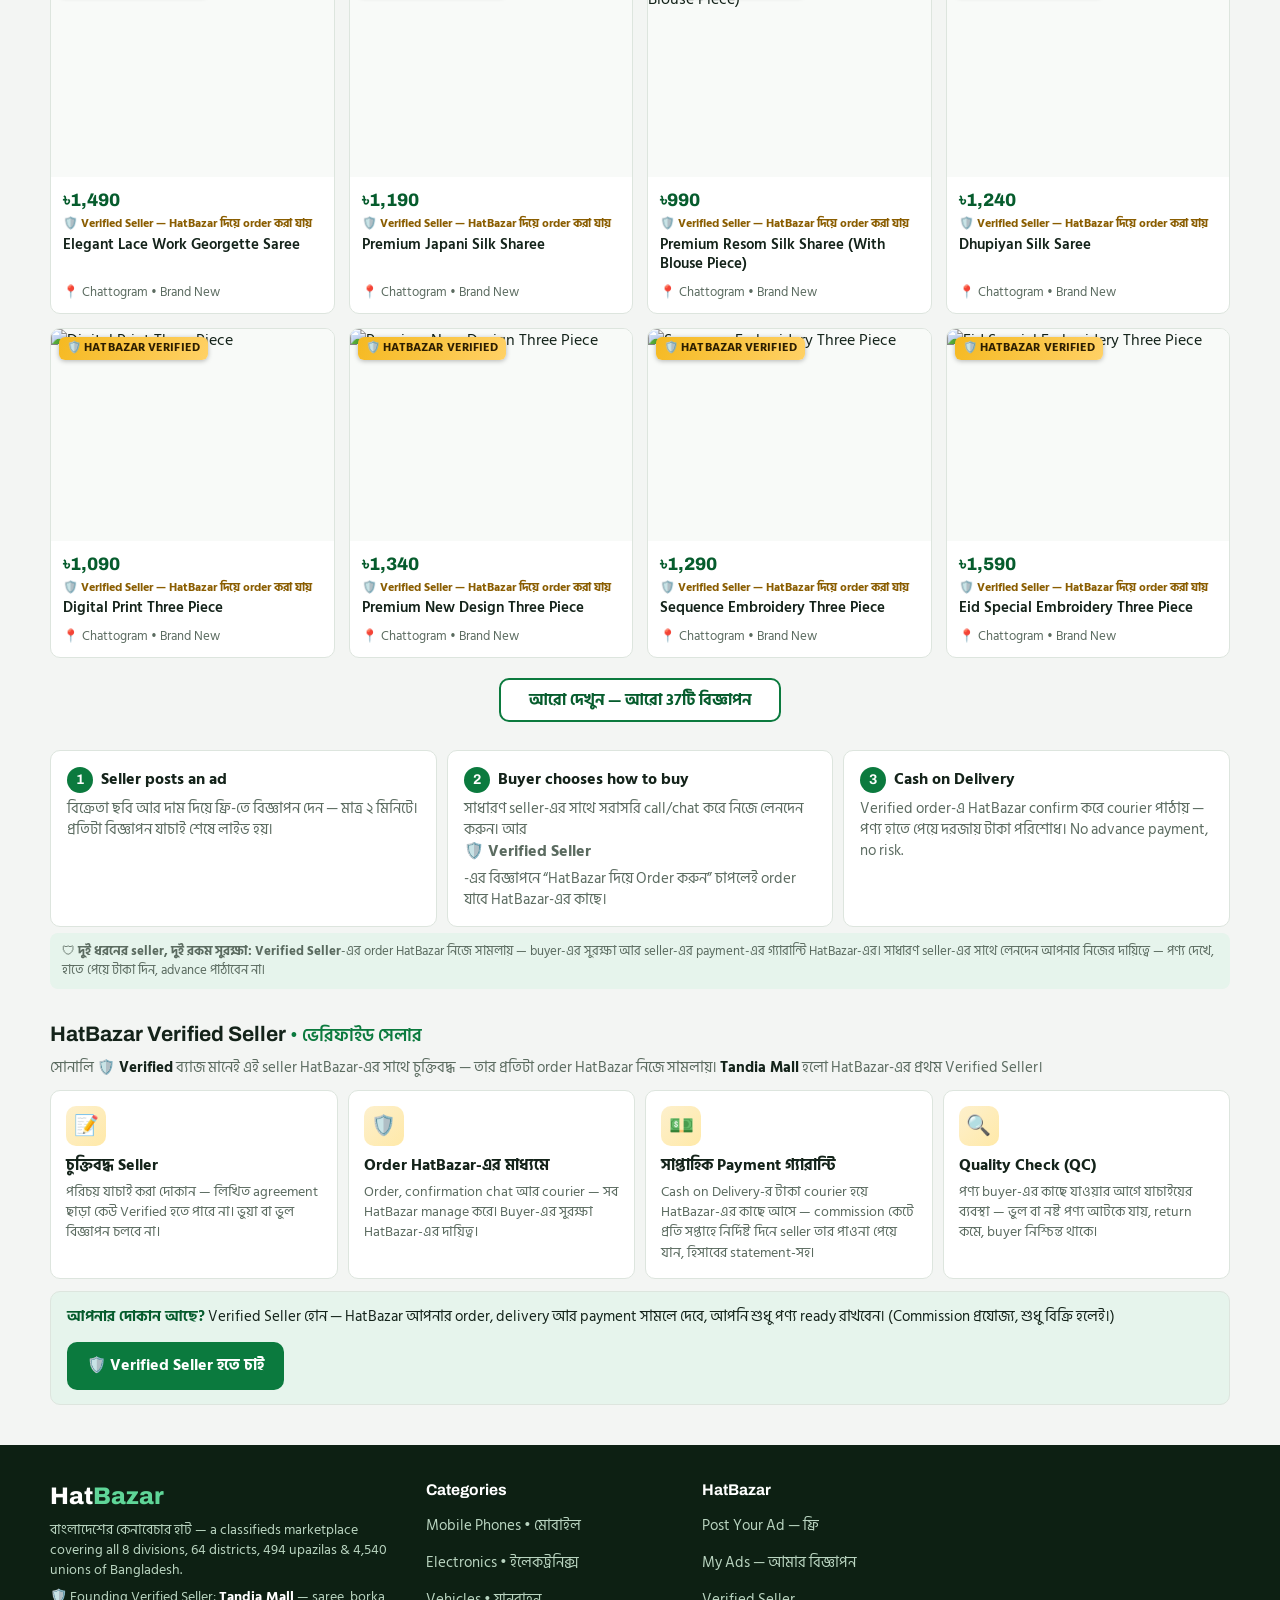
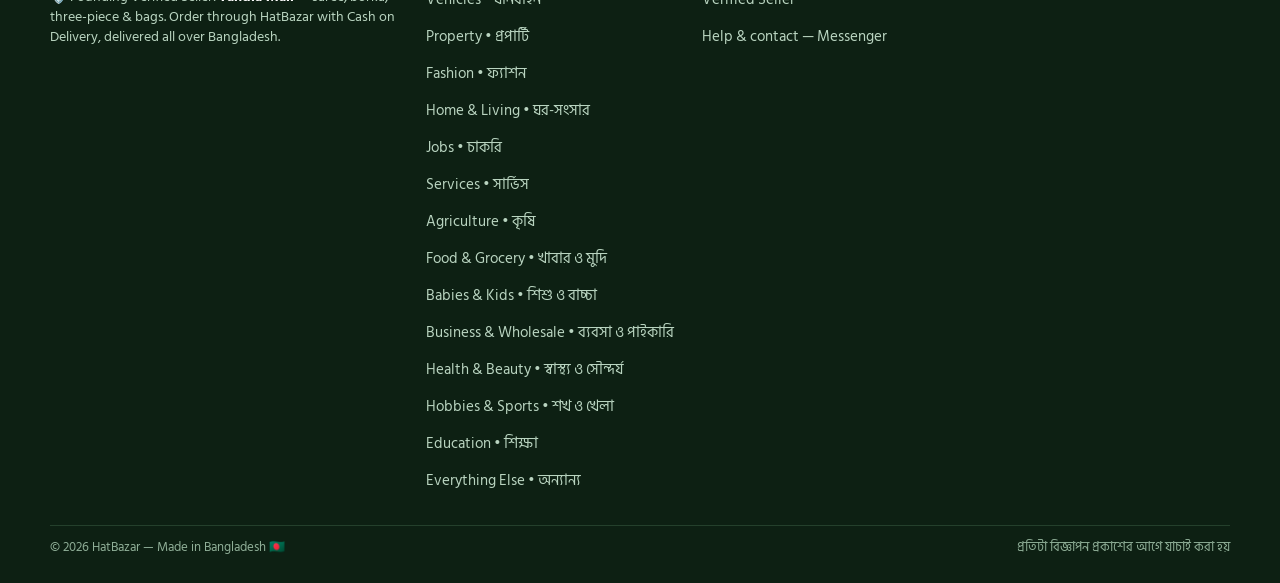
==== commit e8447662: "HatBazar: repair homepage file (restore full script) + declutter" ====
--- a/index.html
+++ b/index.html
@@ -328,7 +328,7 @@
     renderNav(); renderSubFilter(); renderList();
   }
   function start() {
-
+    renderNav();
     renderSubFilter(); renderFeatured(); renderList(); renderStats(); renderFooterCats(); refreshLocUI();
   }
 
@@ -364,3 +364,25 @@
       document.getElementById('listings').scrollIntoView({ behavior: 'smooth' });
     });
   });
+  $('resetBtn').addEventListener('click', resetAll);
+
+  /* URL params: ?q= ?cat= ?sub= ?div= */
+  var params = new URLSearchParams(location.search);
+  if (params.get('q')) { state.q = params.get('q'); $('q').value = state.q; }
+  if (params.get('cat') && HB.catObj(params.get('cat'))) state.cat = params.get('cat');
+  if (params.get('sub')) state.sub = params.get('sub');
+
+  function applyDivParam() {
+    var dv = params.get('div');
+    if (dv && HB.DIV_BY_ID[Number(dv)]) cascade.set({ div: Number(dv) });
+  }
+  ADS = fallbackAds();
+  start();
+  applyDivParam();
+  HB.fetchLiveAds(500).then(function (rows) {
+    if (rows.length) { ADS = rows; start(); applyDivParam(); }
+  }).catch(function () { /* fallback already rendered */ });
+})();
+</script>
+</body>
+</html>
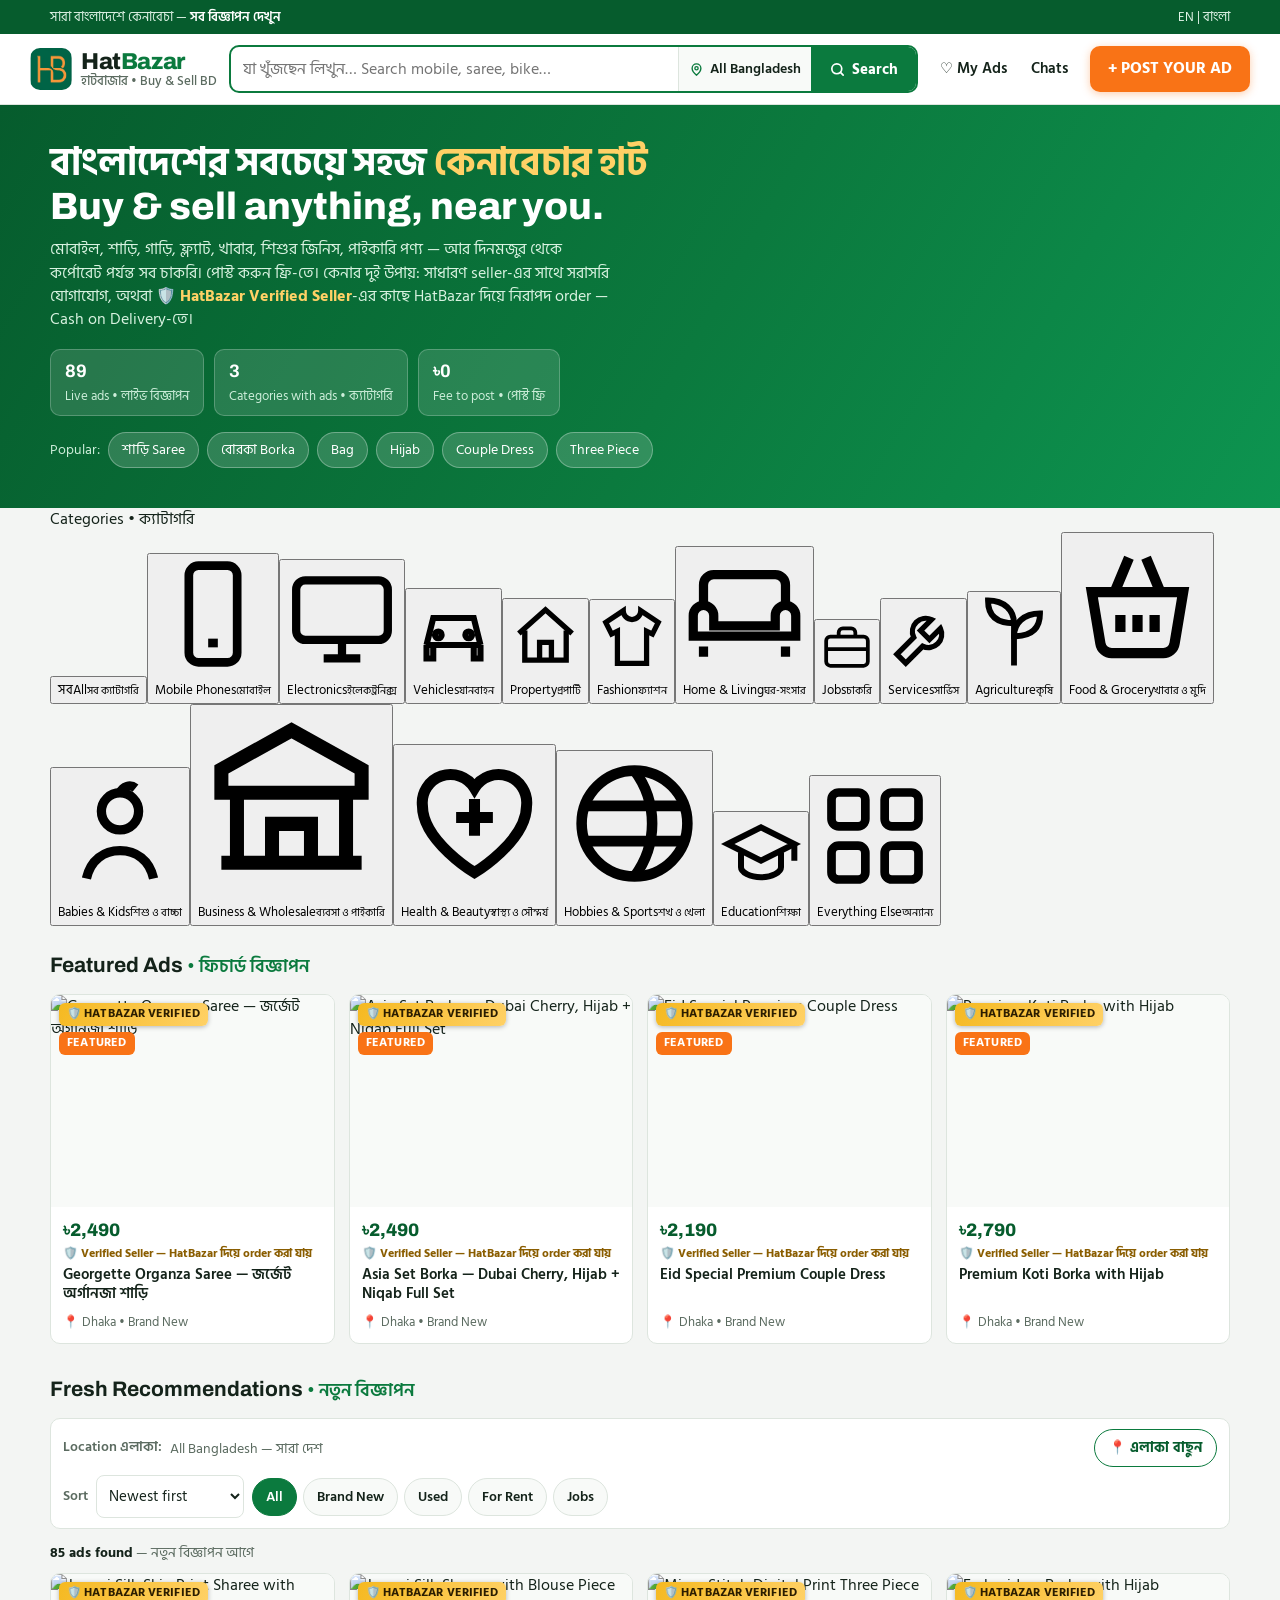
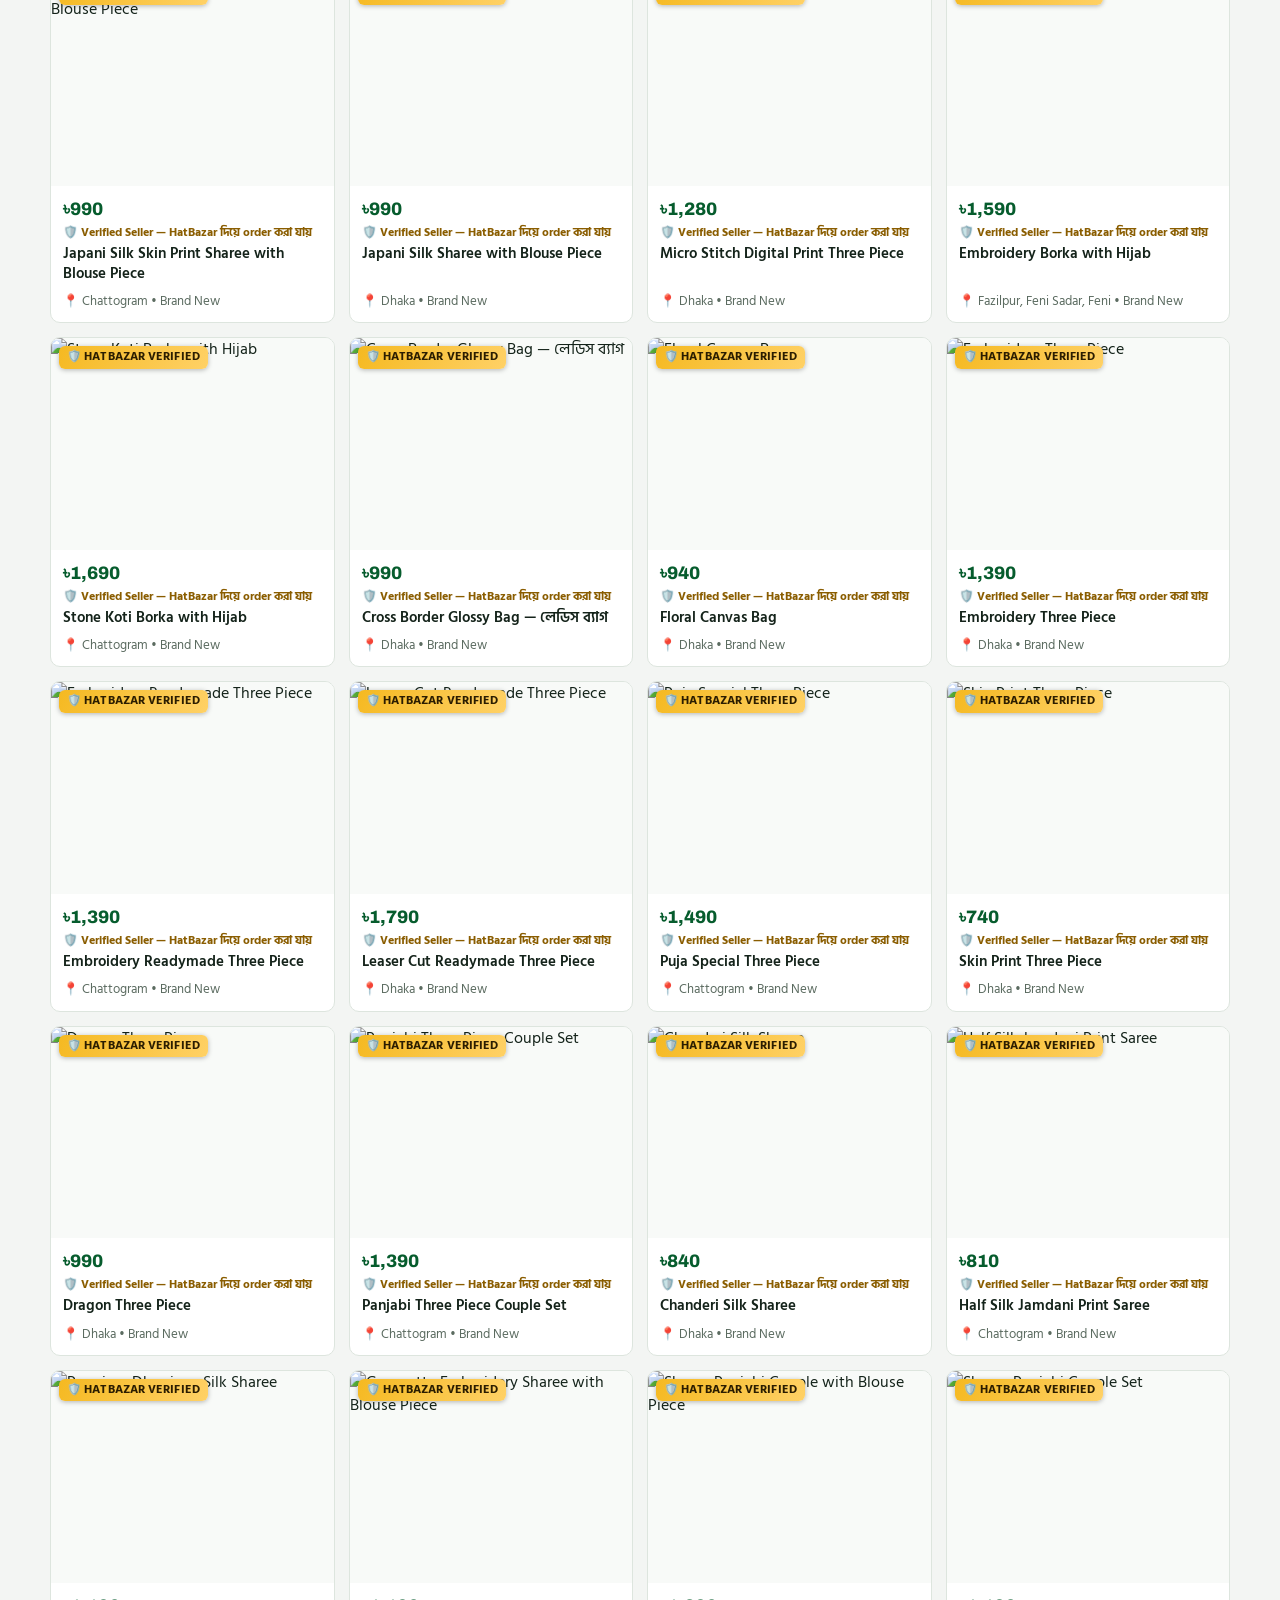
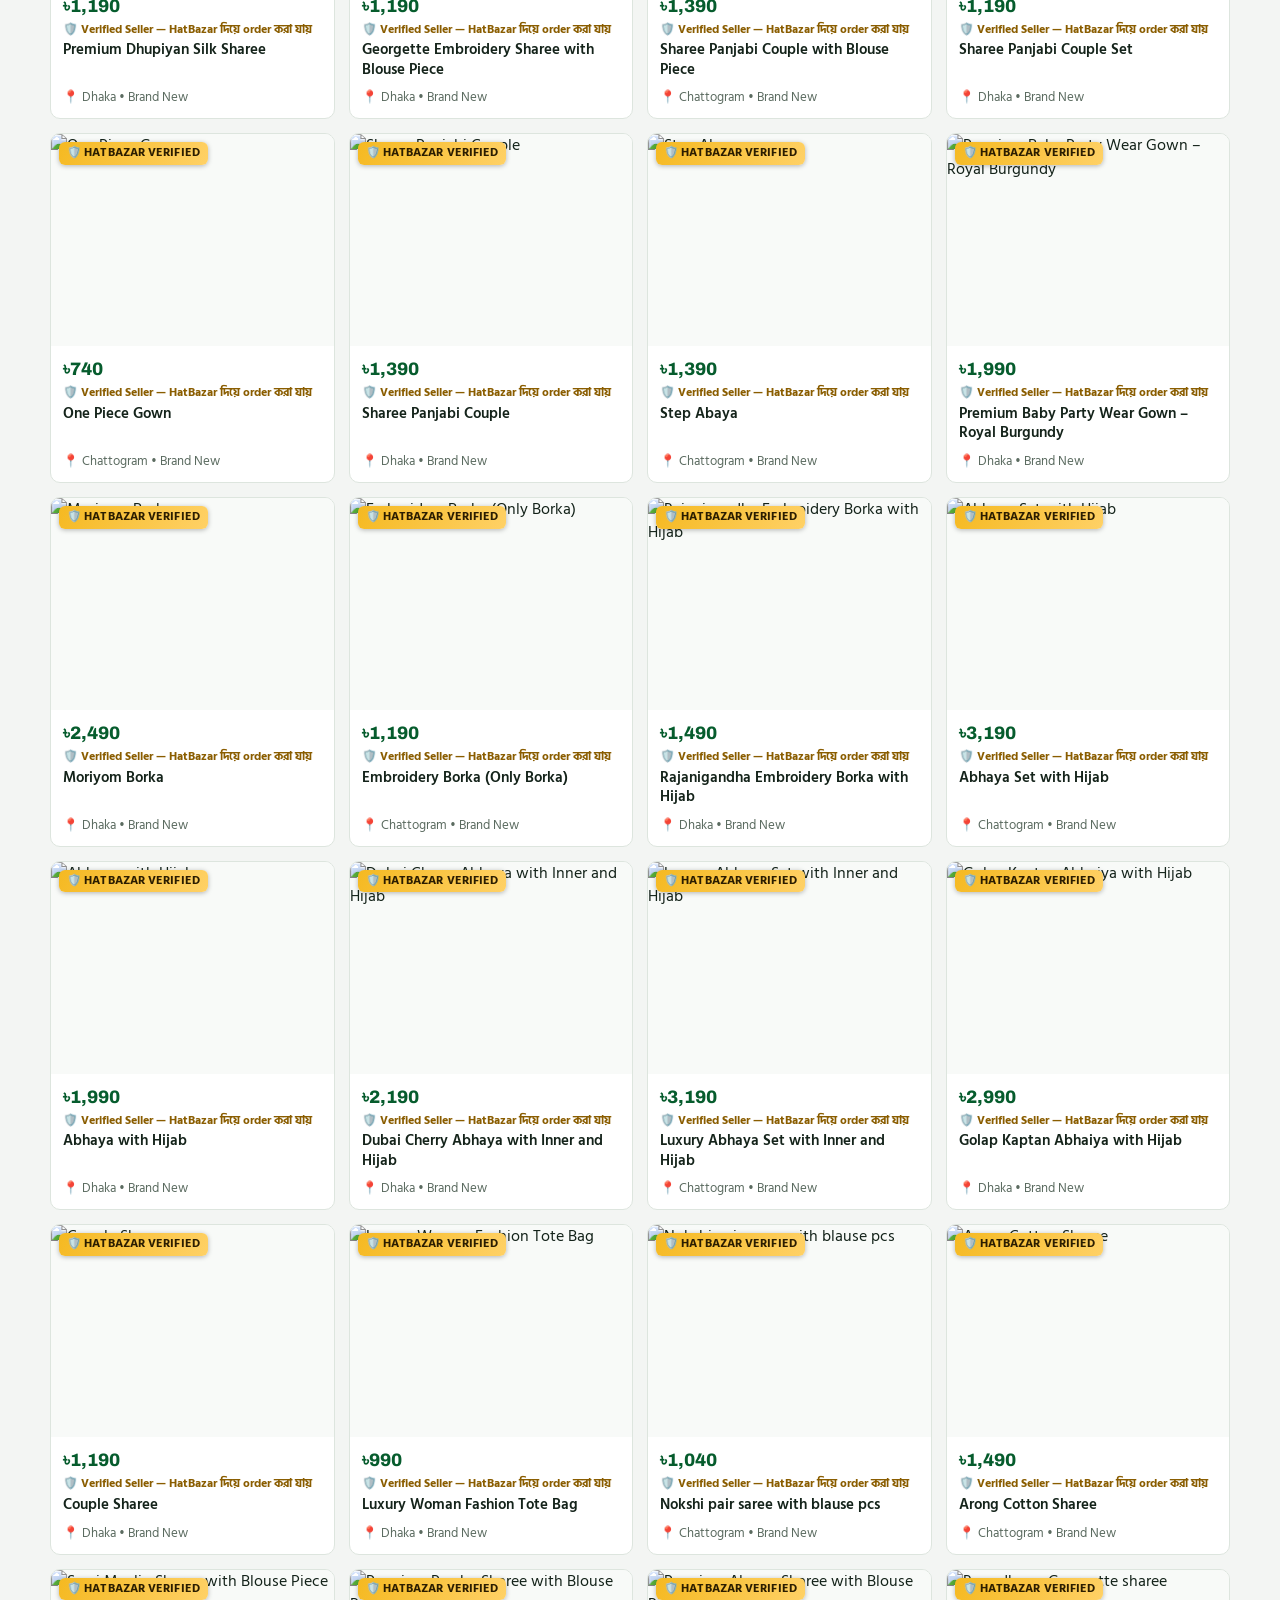
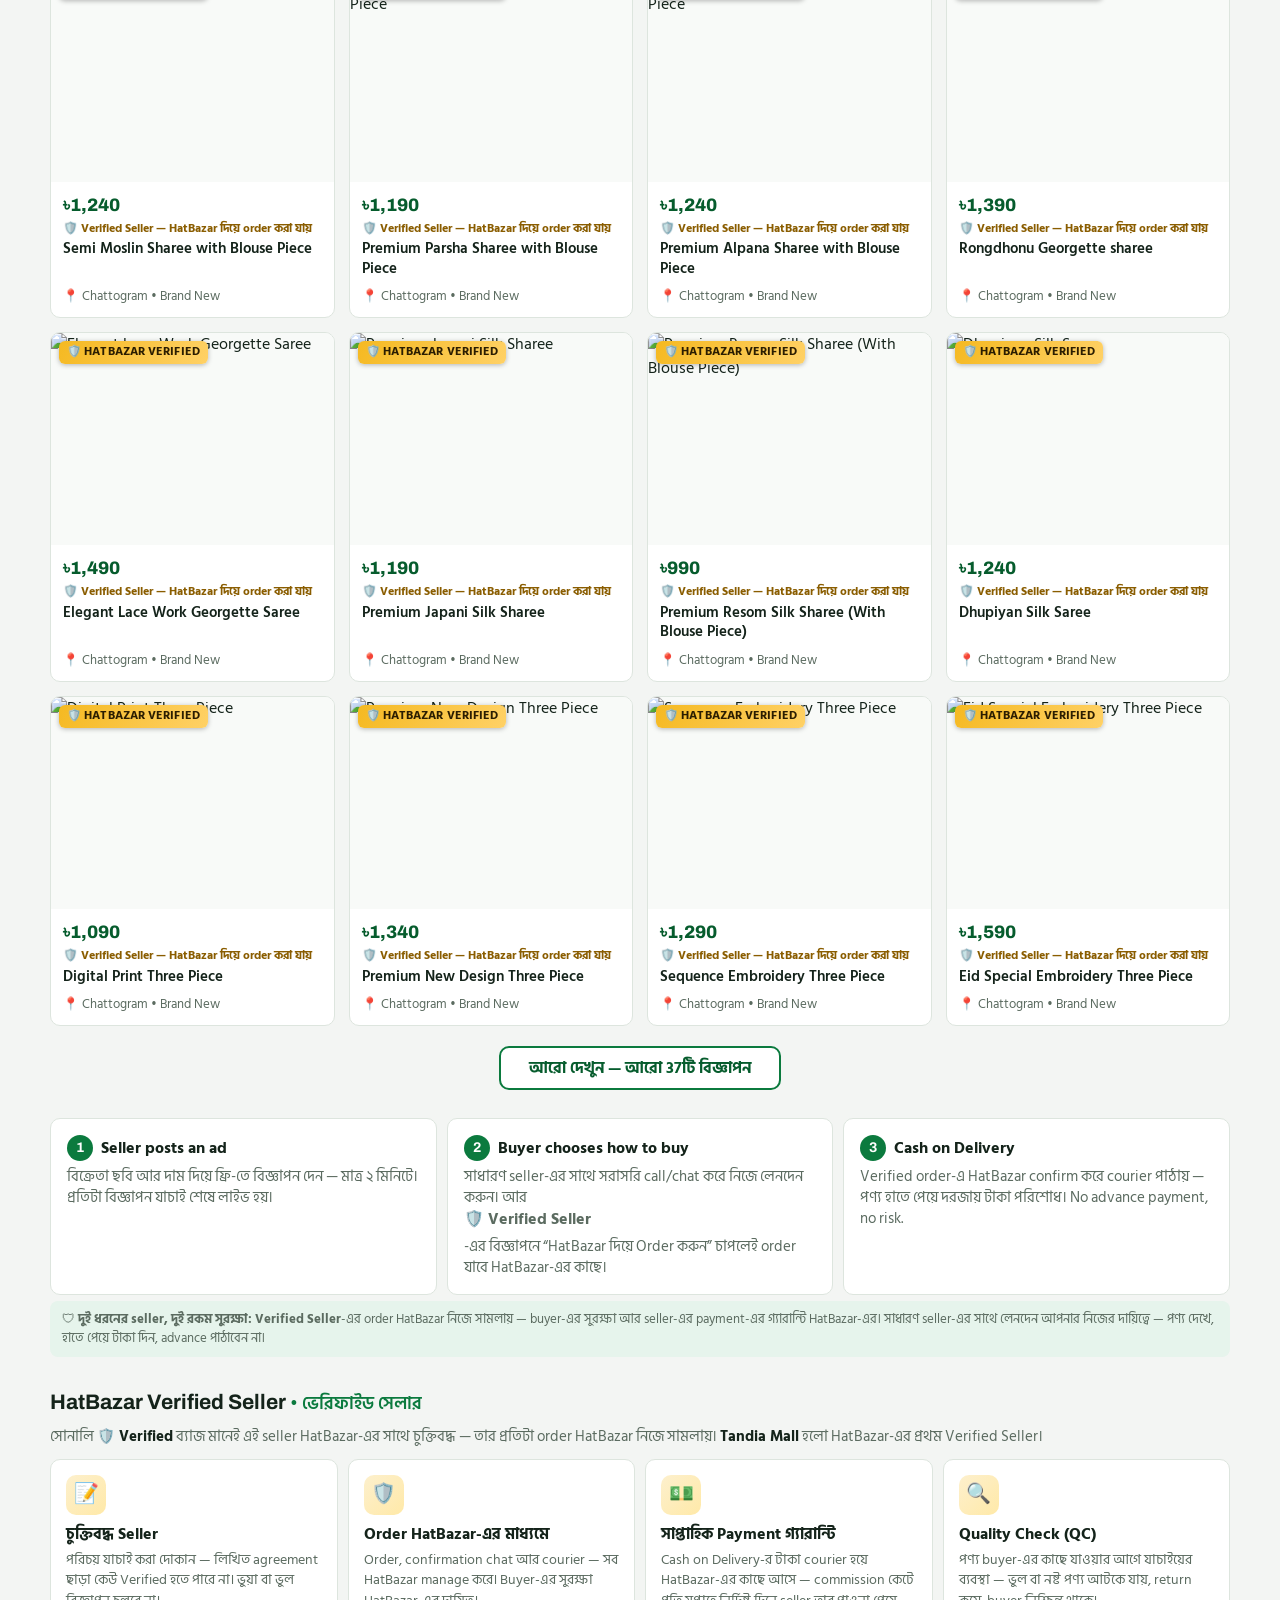
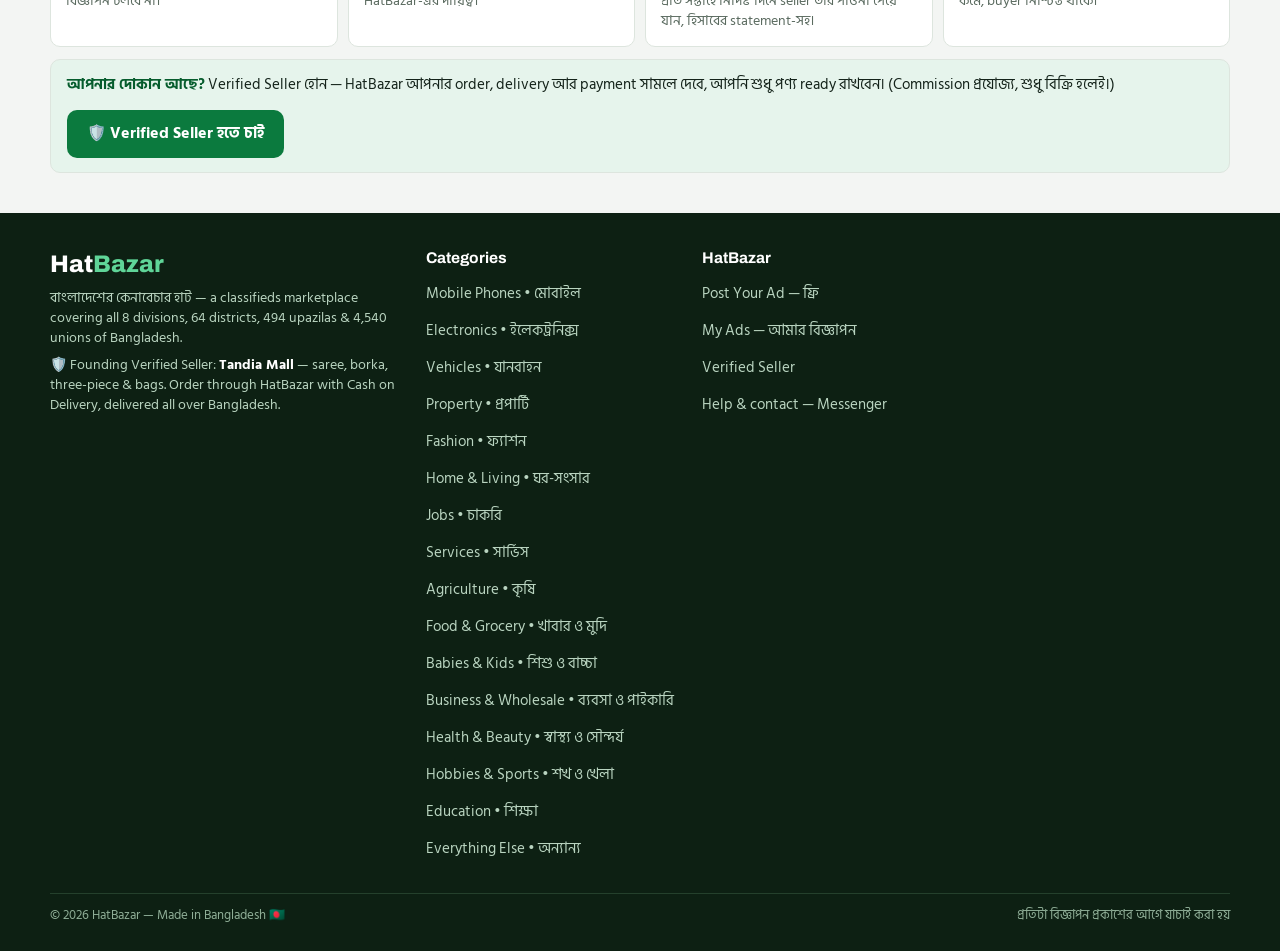
==== commit efe18951: "HatBazar: premium category medallions" ====
--- a/index.html
+++ b/index.html
@@ -56,7 +56,6 @@
     </div>
     <a class="post-btn" href="post.html" style="display:inline-flex;align-items:center;text-decoration:none">+ POST YOUR AD</a>
   </div>
-  <nav class="catnav"><div class="wrap" id="catNav"></div></nav>
 </header>
 
 <div class="hero">
@@ -80,6 +79,10 @@
 </div>
 
 <main class="wrap">
+  <section class="cat-show">
+    <div class="cat-show-head"><span class="cs-line"></span><span class="cs-title">Categories • ক্যাটাগরি</span><span class="cs-line"></span></div>
+    <div class="icon-grid" id="catIconGrid"></div>
+  </section>
   <section class="block" id="featured">
     <div class="sec-head"><h2>Featured Ads <span class="bn">• ফিচার্ড বিজ্ঞাপন</span></h2></div>
     <div class="list-grid" id="featGrid"></div>
@@ -222,16 +225,16 @@
   function setCategory(cat, sub) {
     state.cat = cat;
     state.sub = sub || 'all';
-    renderNav(); renderSubFilter(); renderList();
+    renderIconGrid(); renderSubFilter(); renderList();
     document.getElementById('listings').scrollIntoView({ behavior: 'smooth' });
   }
-  function renderNav() {
-    var html = '<button data-cat="all" class="' + (state.cat === 'all' ? 'on' : '') + '">All — সব</button>';
+  function renderIconGrid() {
+    var html = '<button type="button" data-cat="all" class="tile' + (state.cat === 'all' ? ' on' : '') + '"><span class="med"><span class="med-all">সব</span></span><span class="tl">All</span><small>সব ক্যাটাগরি</small></button>';
     HB.CATEGORIES.forEach(function (c) {
-      html += '<button data-cat="' + c.id + '" class="' + (state.cat === c.id ? 'on' : '') + '">' + esc(c.name) + '</button>';
-    });
-    $('catNav').innerHTML = html;
-    Array.prototype.forEach.call($('catNav').querySelectorAll('button'), function (b) {
+      html += '<button type="button" data-cat="' + c.id + '" class="tile' + (state.cat === c.id ? ' on' : '') + '"><span class="med">' + HB.catIcon(c.id) + '</span><span class="tl">' + esc(c.name) + '</span><small>' + esc(c.bn) + '</small></button>';
+    });
+    $('catIconGrid').innerHTML = html;
+    Array.prototype.forEach.call($('catIconGrid').querySelectorAll('button'), function (b) {
       b.addEventListener('click', function () { setCategory(b.getAttribute('data-cat')); });
     });
   }
@@ -325,10 +328,10 @@
       b.classList.toggle('on', b.getAttribute('data-cond') === 'all');
     });
     cascade.clear();
-    renderNav(); renderSubFilter(); renderList();
+    renderIconGrid(); renderSubFilter(); renderList();
   }
   function start() {
-    renderNav();
+    renderIconGrid();
     renderSubFilter(); renderFeatured(); renderList(); renderStats(); renderFooterCats(); refreshLocUI();
   }
 
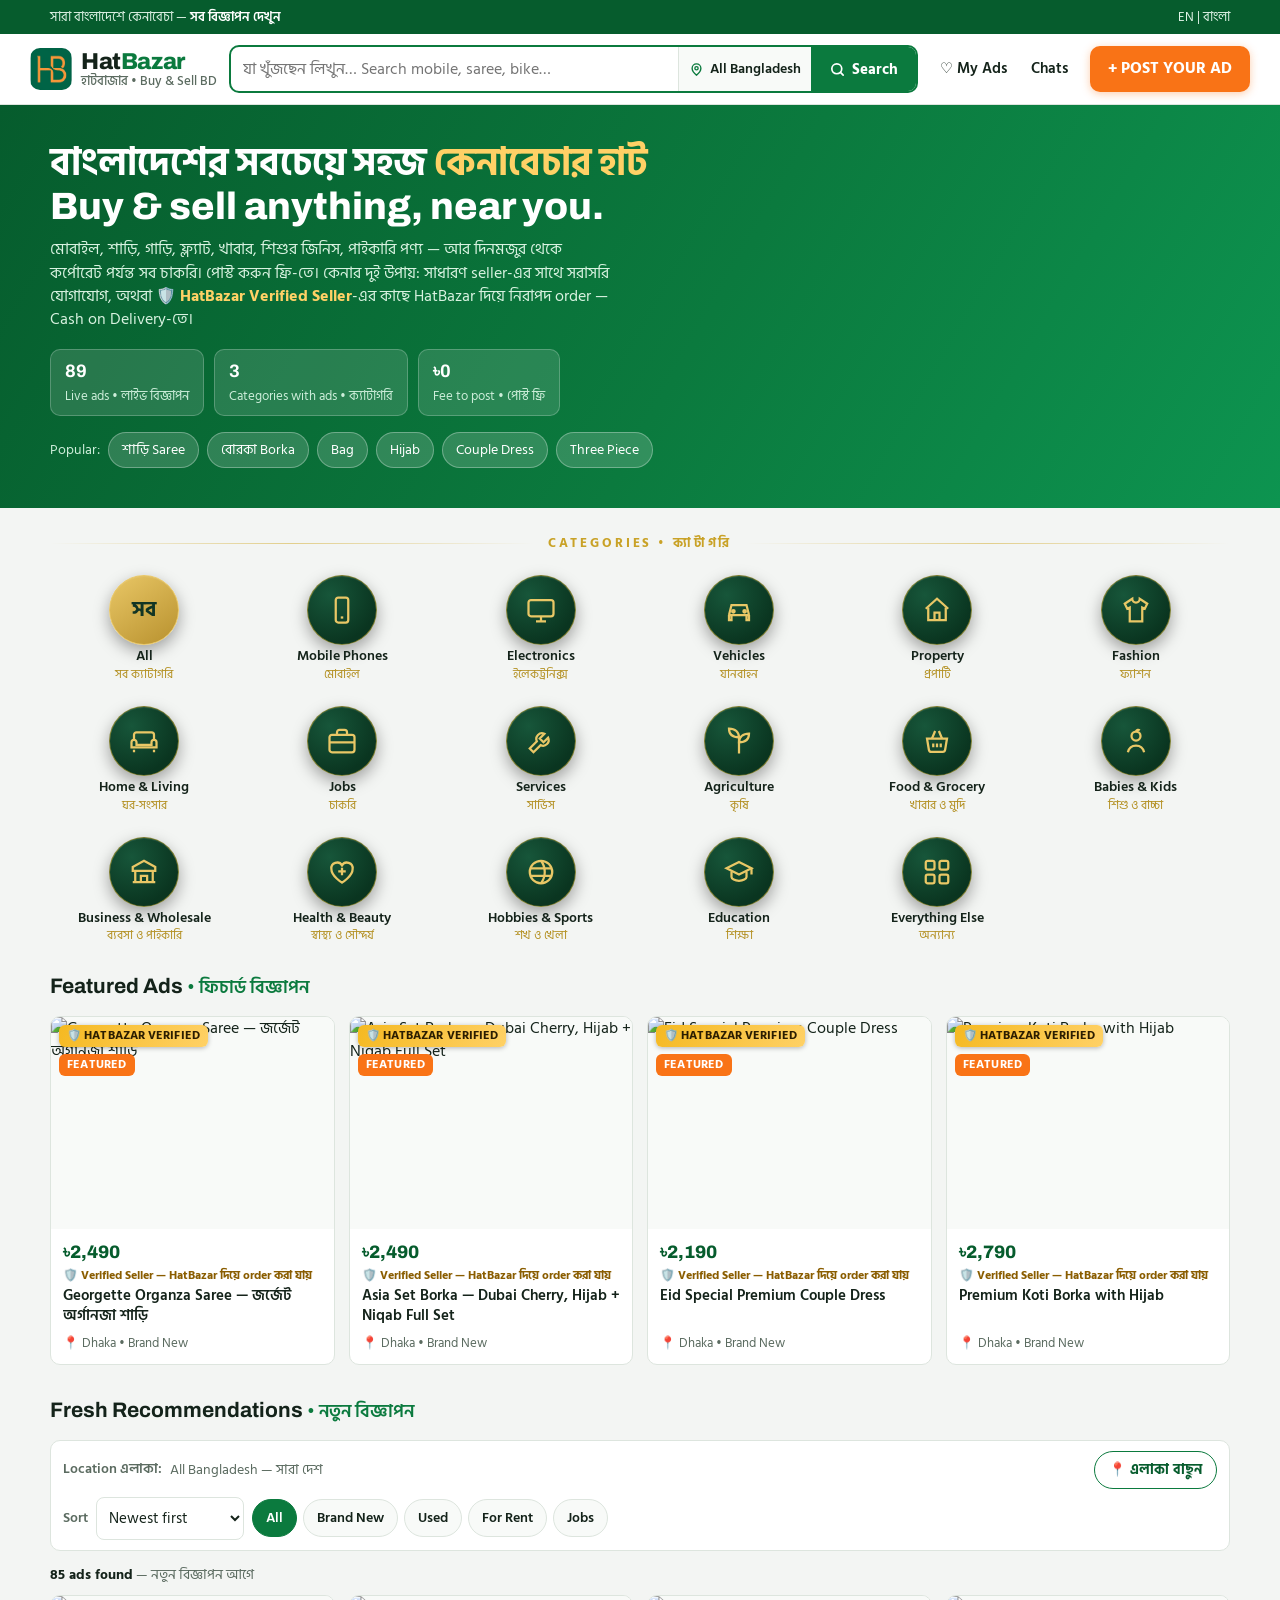
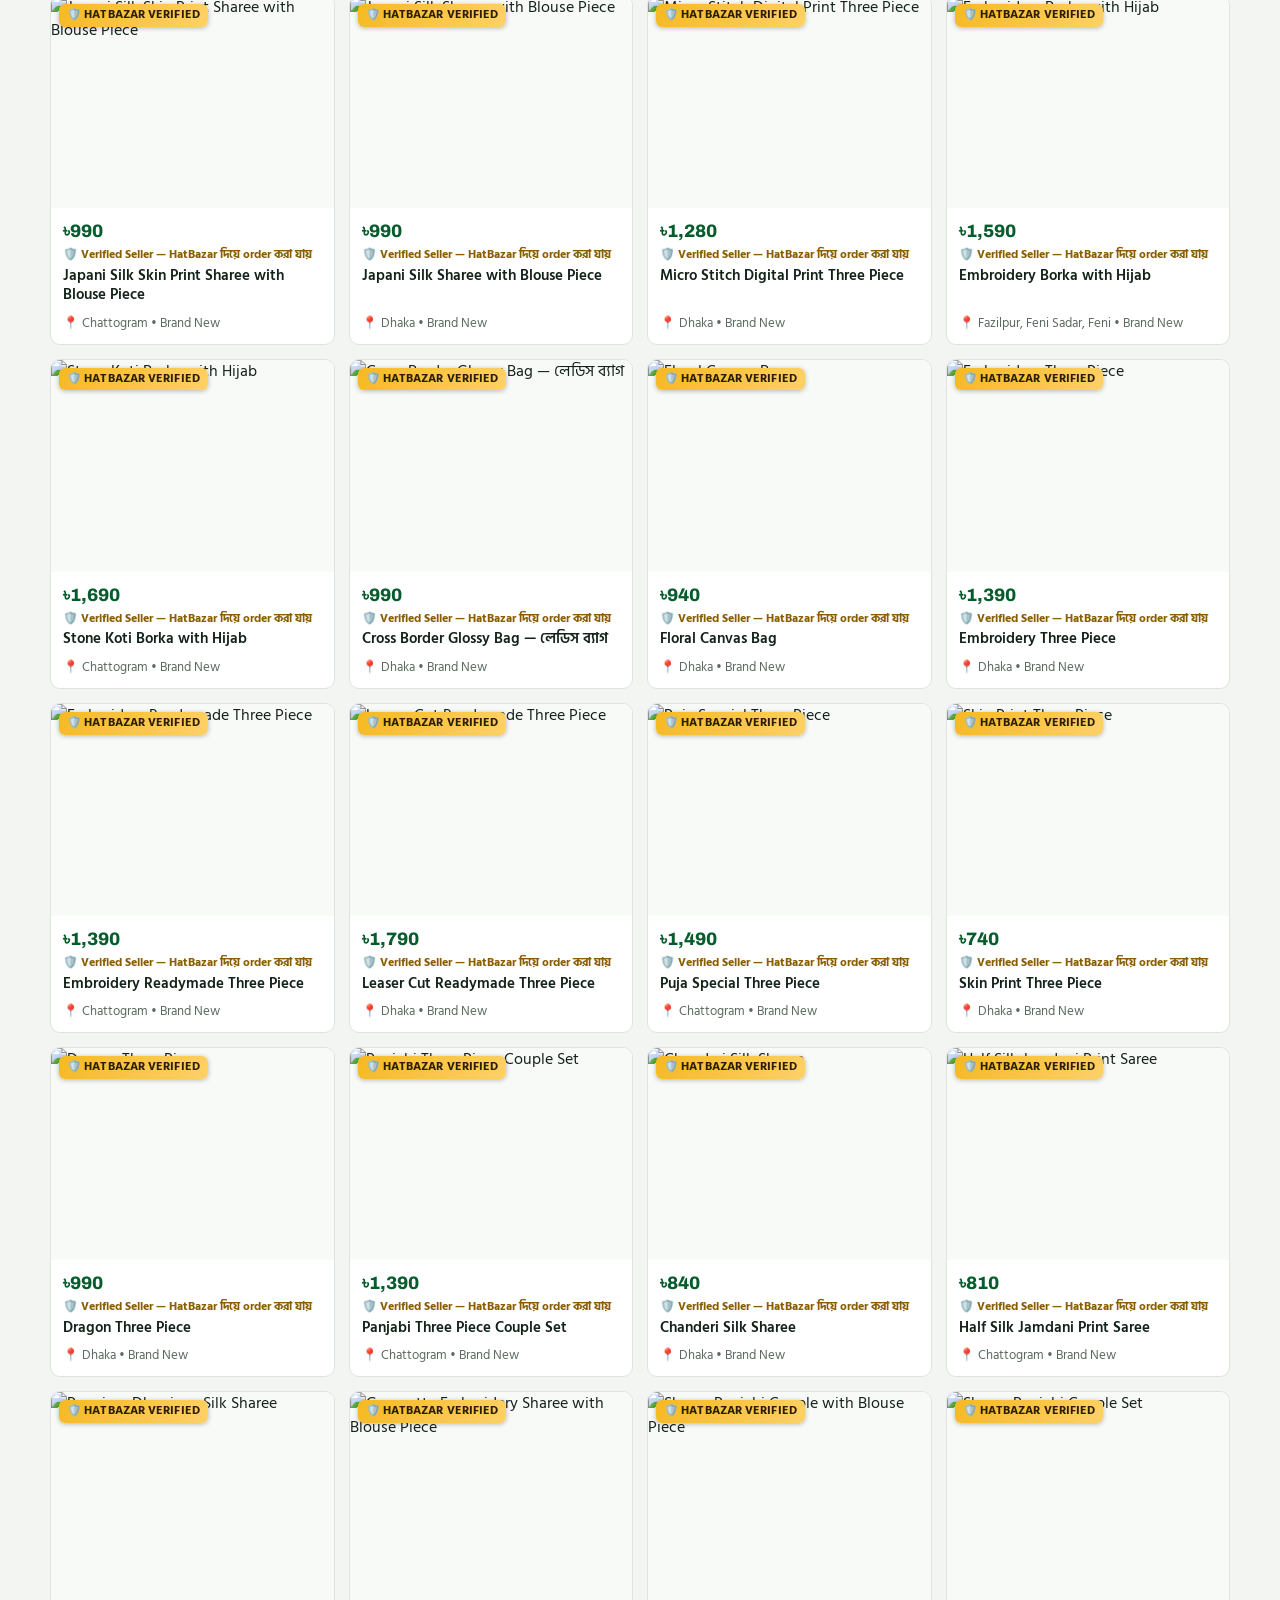
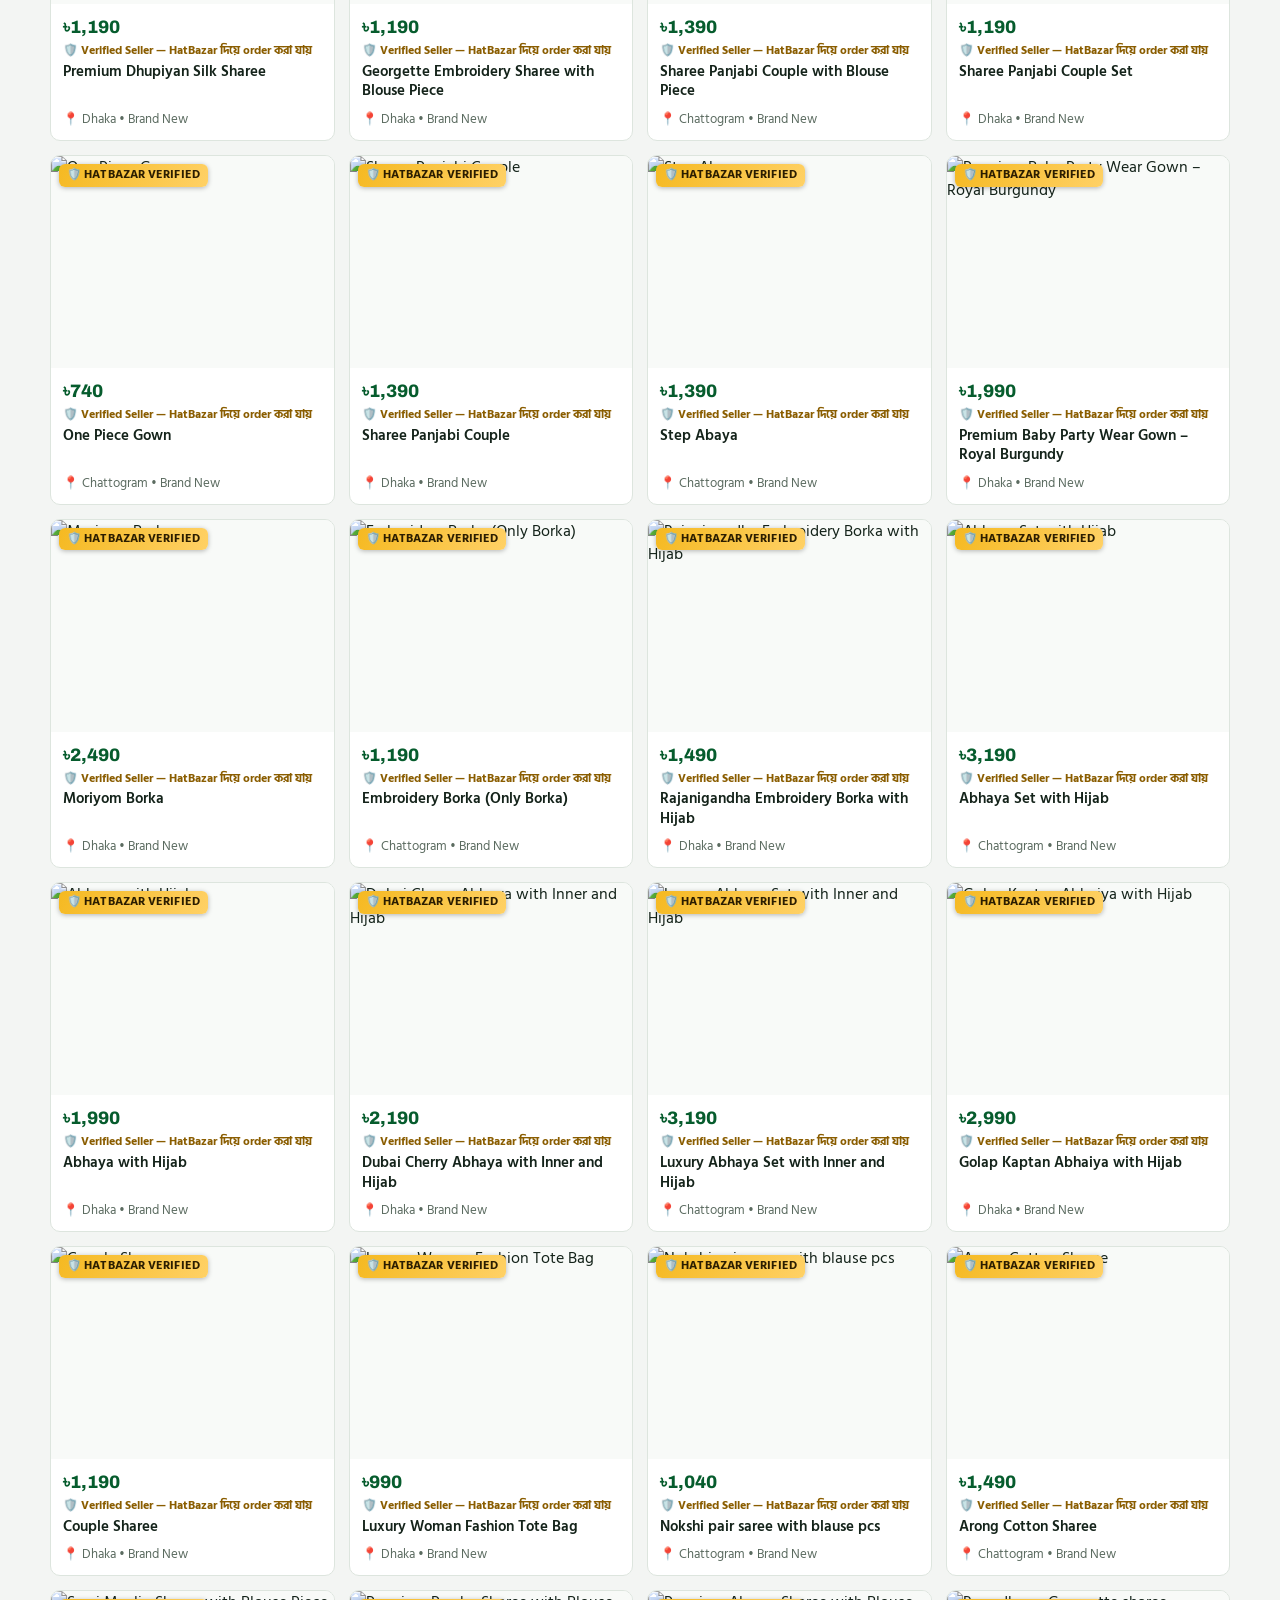
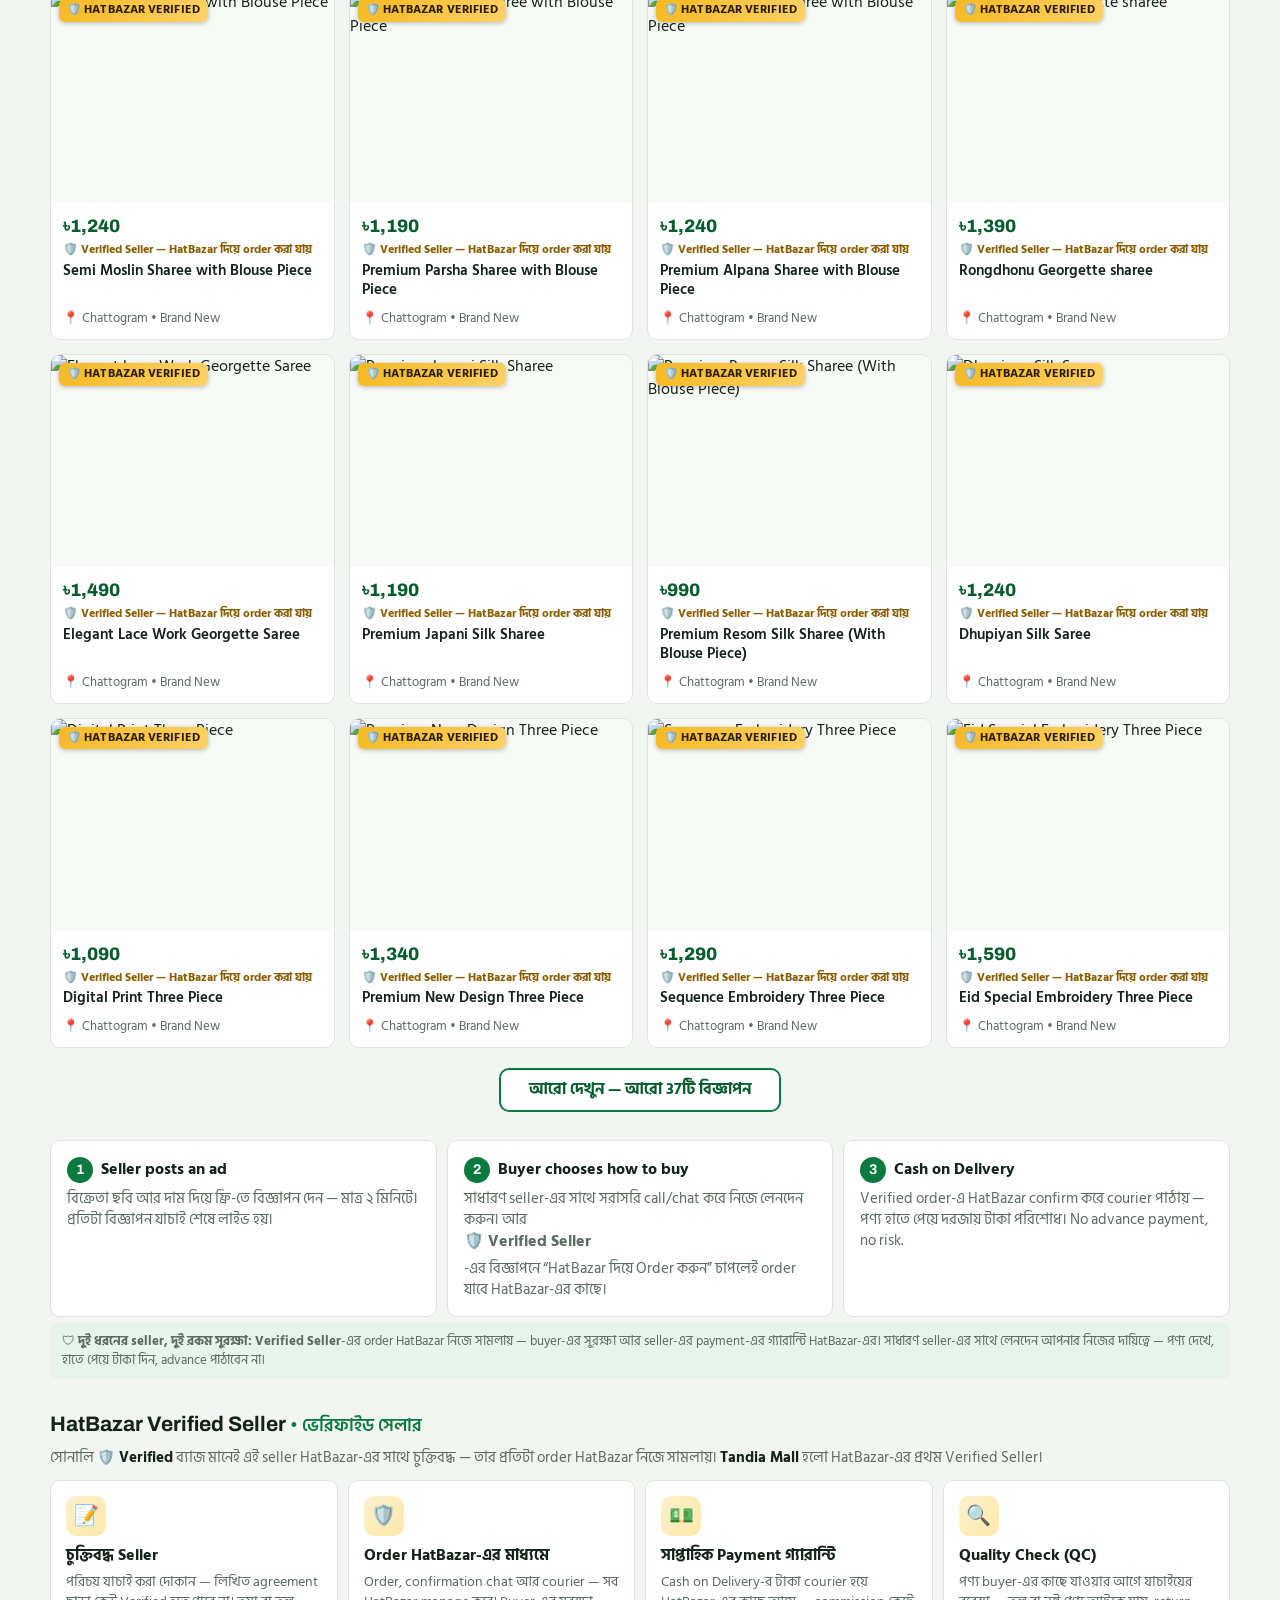
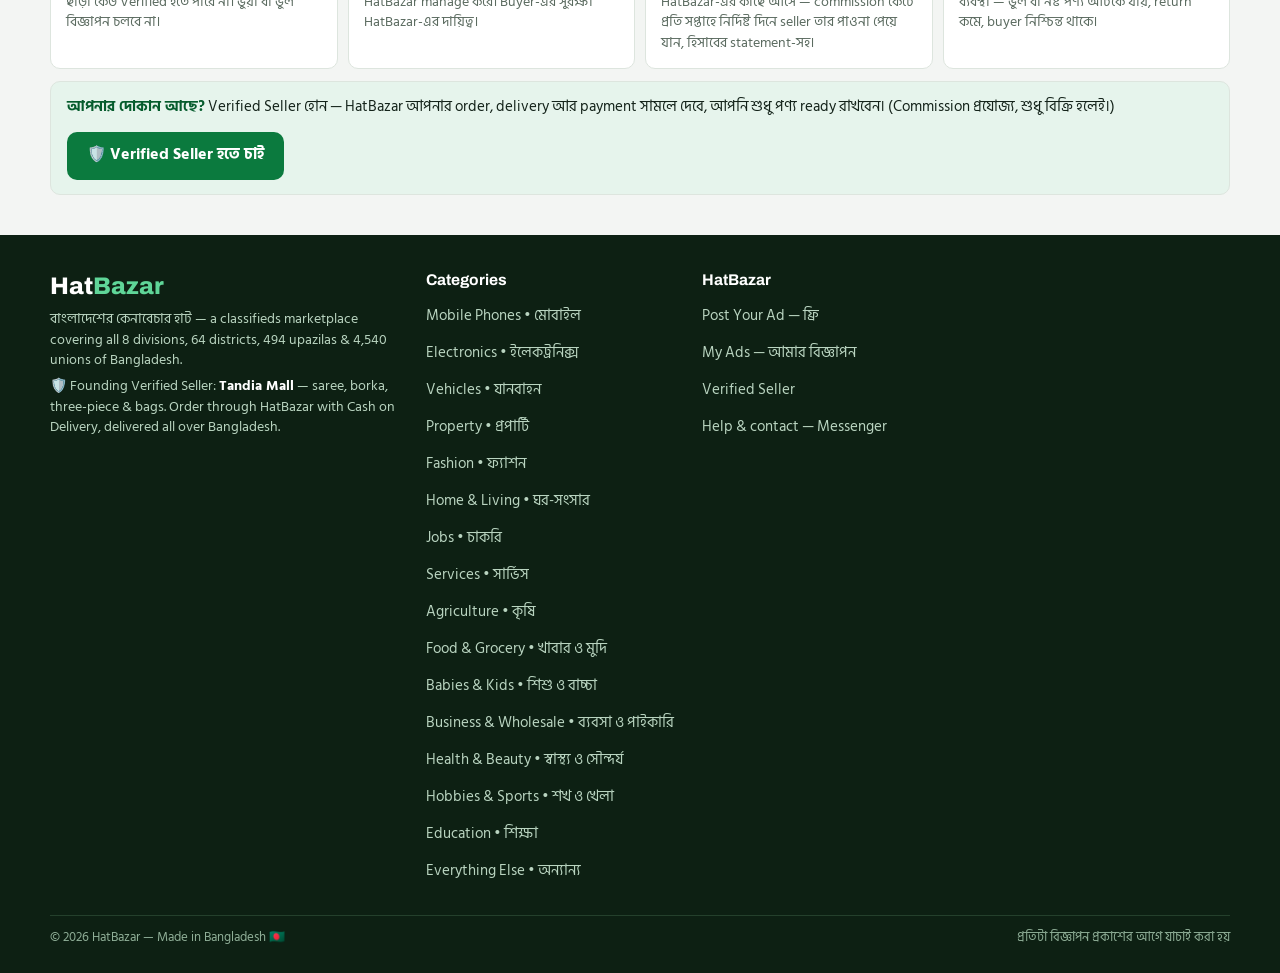
==== commit 28e6f49b: "HatBazar: hero slideshow" ====
--- a/index.html
+++ b/index.html
@@ -59,6 +59,7 @@
 </header>
 
 <div class="hero">
+  <div class="hero-slides" aria-hidden="true"><div class="hs hs1"></div><div class="hs hs2"></div><div class="hs hs3"></div></div>
   <div class="wrap">
     <h1>বাংলাদেশের সবচেয়ে সহজ <span class="bn">কেনাবেচার হাট</span><br>Buy &amp; sell anything, near you.</h1>
     <p>মোবাইল, শাড়ি, গাড়ি, ফ্ল্যাট, খাবার, শিশুর জিনিস, পাইকারি পণ্য — আর দিনমজুর থেকে কর্পোরেট পর্যন্ত সব চাকরি। পোস্ট করুন ফ্রি-তে। কেনার দুই উপায়: সাধারণ seller-এর সাথে সরাসরি যোগাযোগ, অথবা <b style="color:#ffd166">🛡️ HatBazar Verified Seller</b>-এর কাছে HatBazar দিয়ে নিরাপদ order — Cash on Delivery-তে।</p>
--- a/assets/style.css
+++ b/assets/style.css
@@ -412,3 +412,21 @@
 .mnav a.on{color:var(--green)}
 .mnav .post-mid{color:var(--accent-dark);font-weight:700}
 .mnav .post-mid .fab{width:40px;height:40px;border-radius:50%;background:var(--accent);color:#fff;display:grid;place-items:center;margin-top:-16px;border:3px solid var(--surface);font-size:20px}
+
+/* HatBazar premium category medallions (homepage) */
+.cat-show{padding:26px 0 2px}
+.cat-show-head{display:flex;align-items:center;gap:14px;margin-bottom:20px}
+.cs-line{flex:1;height:1px;background:linear-gradient(to right,transparent,rgba(212,175,55,.55),transparent)}
+.cs-title{font-size:13px;letter-spacing:.22em;text-transform:uppercase;color:#c9a227;font-weight:700;white-space:nowrap}
+.icon-grid{display:grid;grid-template-columns:repeat(6,1fr);gap:20px 10px}
+.tile{background:none;border:0;cursor:pointer;display:flex;flex-direction:column;align-items:center;gap:3px;padding:2px 0;font-family:inherit}
+.tile .med{width:70px;height:70px;border-radius:50%;display:grid;place-items:center;background:radial-gradient(circle at 32% 28%,#17563a,#0a3520 72%);border:1px solid rgba(212,175,55,.55);box-shadow:0 6px 16px rgba(0,0,0,.35),inset 0 1px 0 rgba(255,255,255,.08);color:#e9c766;transition:transform .18s ease,box-shadow .18s ease,background .18s ease}
+.tile .med svg{width:30px;height:30px}
+.tile .med-all{font-size:21px;font-weight:800;color:#e9c766}
+.tile .tl{font-size:13.5px;font-weight:600;color:var(--ink);line-height:1.25;text-align:center}
+.tile small{font-size:11.5px;color:#b28e1e;line-height:1.2}
+.tile:hover .med{transform:translateY(-3px);box-shadow:0 10px 22px rgba(0,0,0,.45),0 0 0 3px rgba(212,175,55,.18)}
+.tile.on .med{background:linear-gradient(145deg,#e9c766,#b8912e);color:#123524;border-color:#e9c766}
+.tile.on .med-all{color:#123524}
+@media (max-width:760px){.icon-grid{grid-template-columns:repeat(4,1fr);gap:18px 6px}.tile .med{width:60px;height:60px}.tile .med svg{width:26px;height:26px}.tile .tl{font-size:12px}}
+@media (max-width:380px){.icon-grid{grid-template-columns:repeat(3,1fr)}}
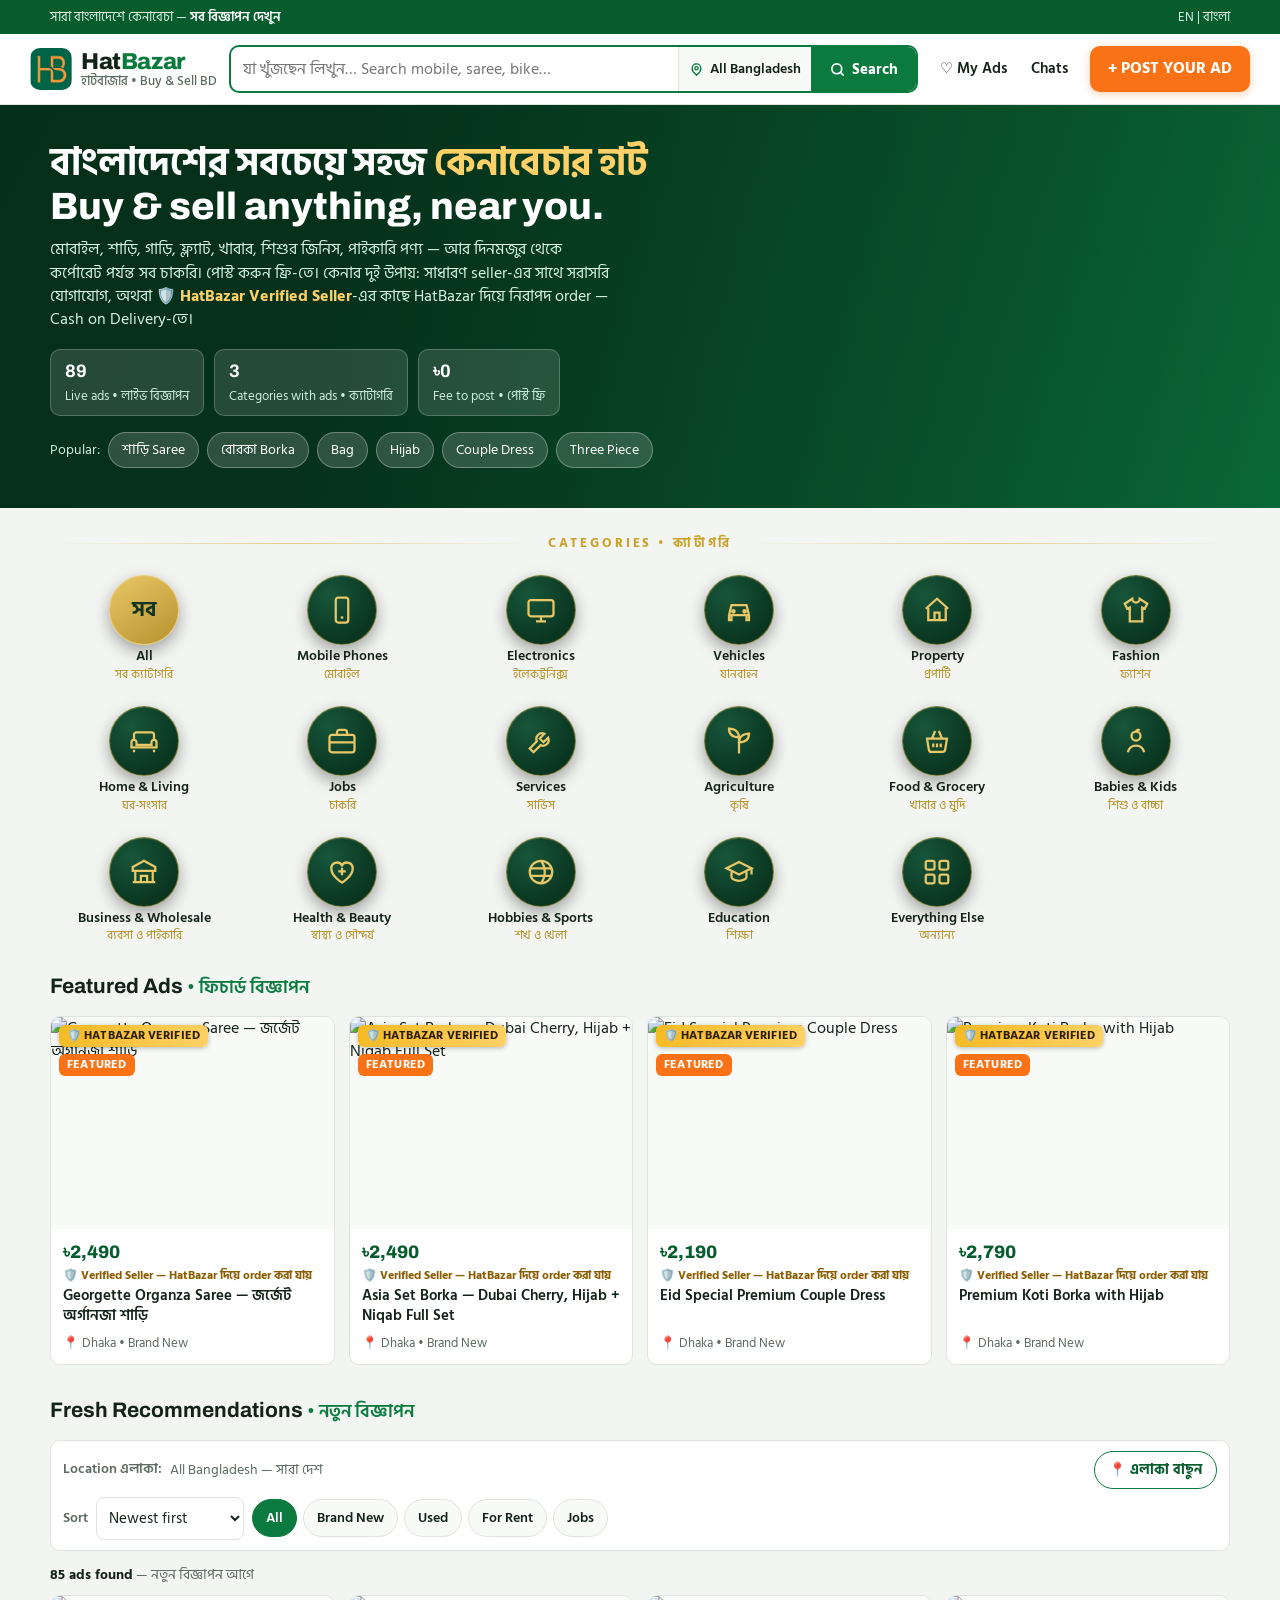
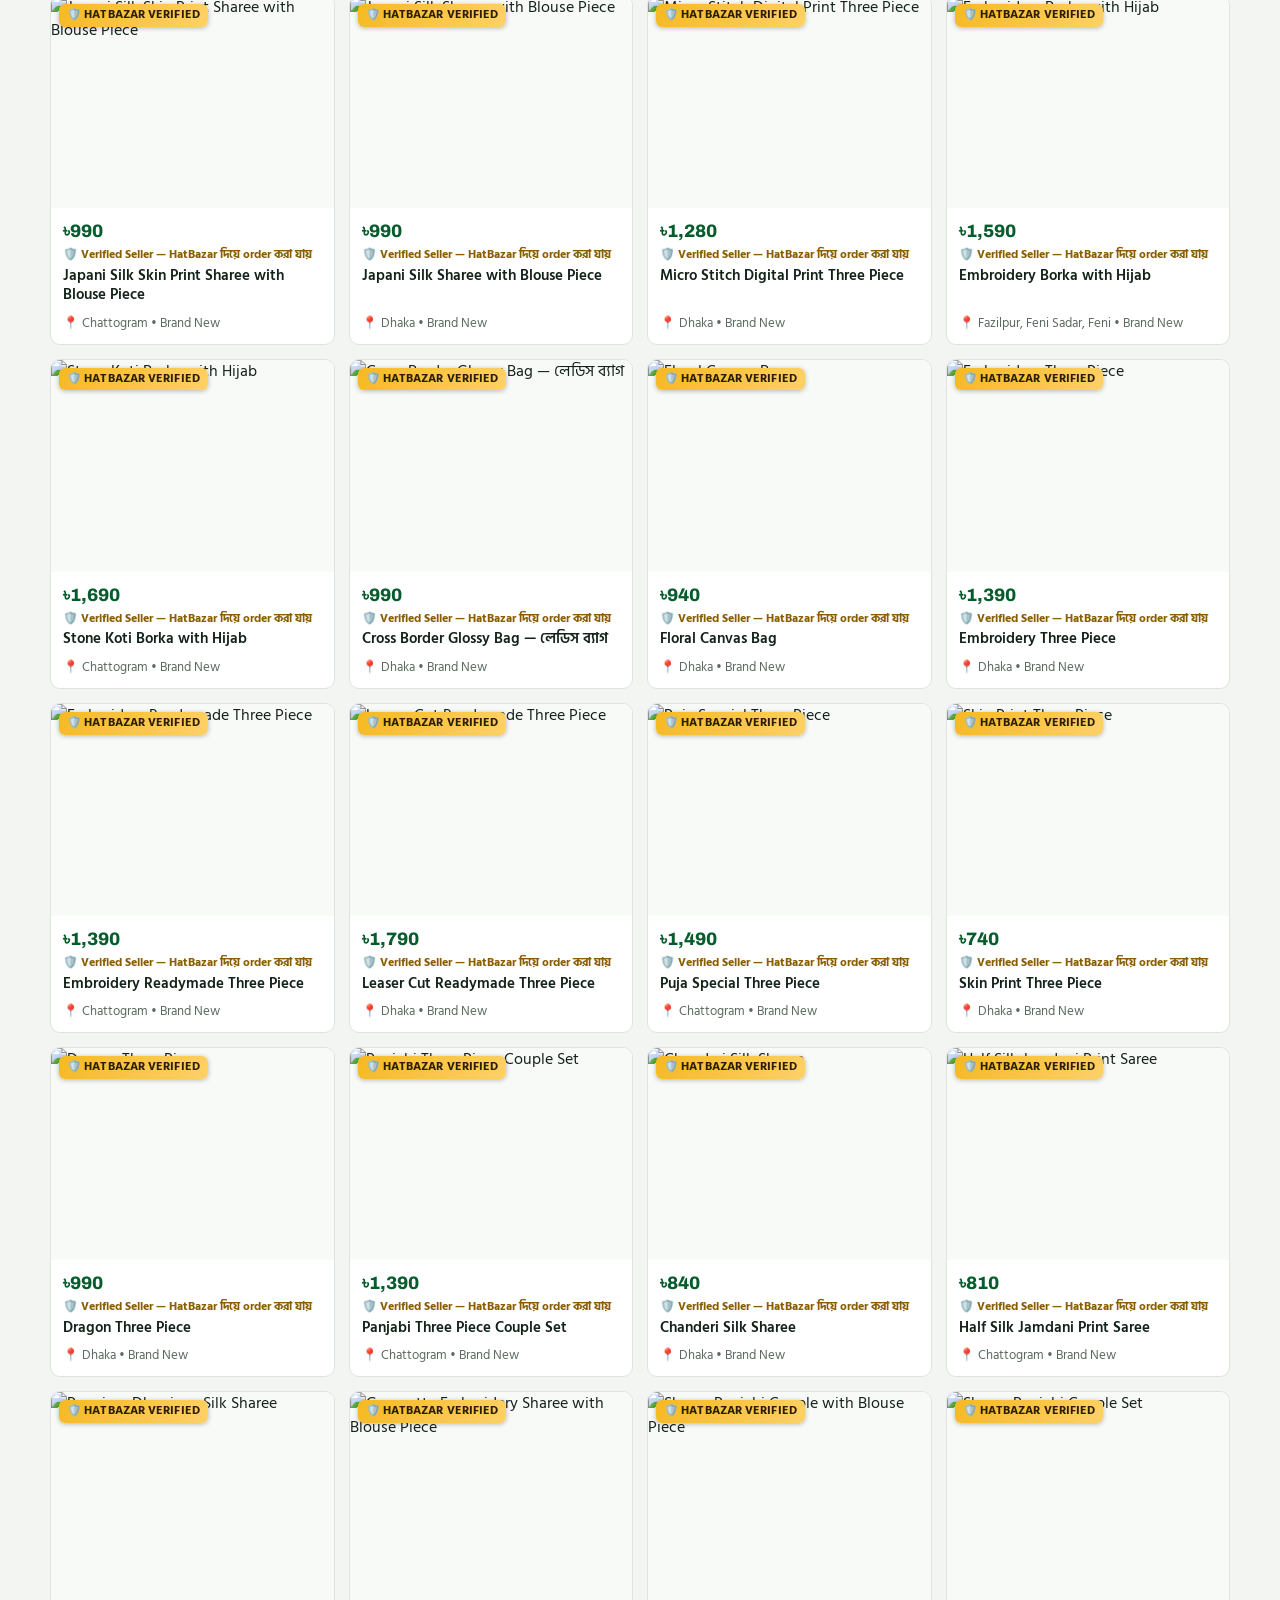
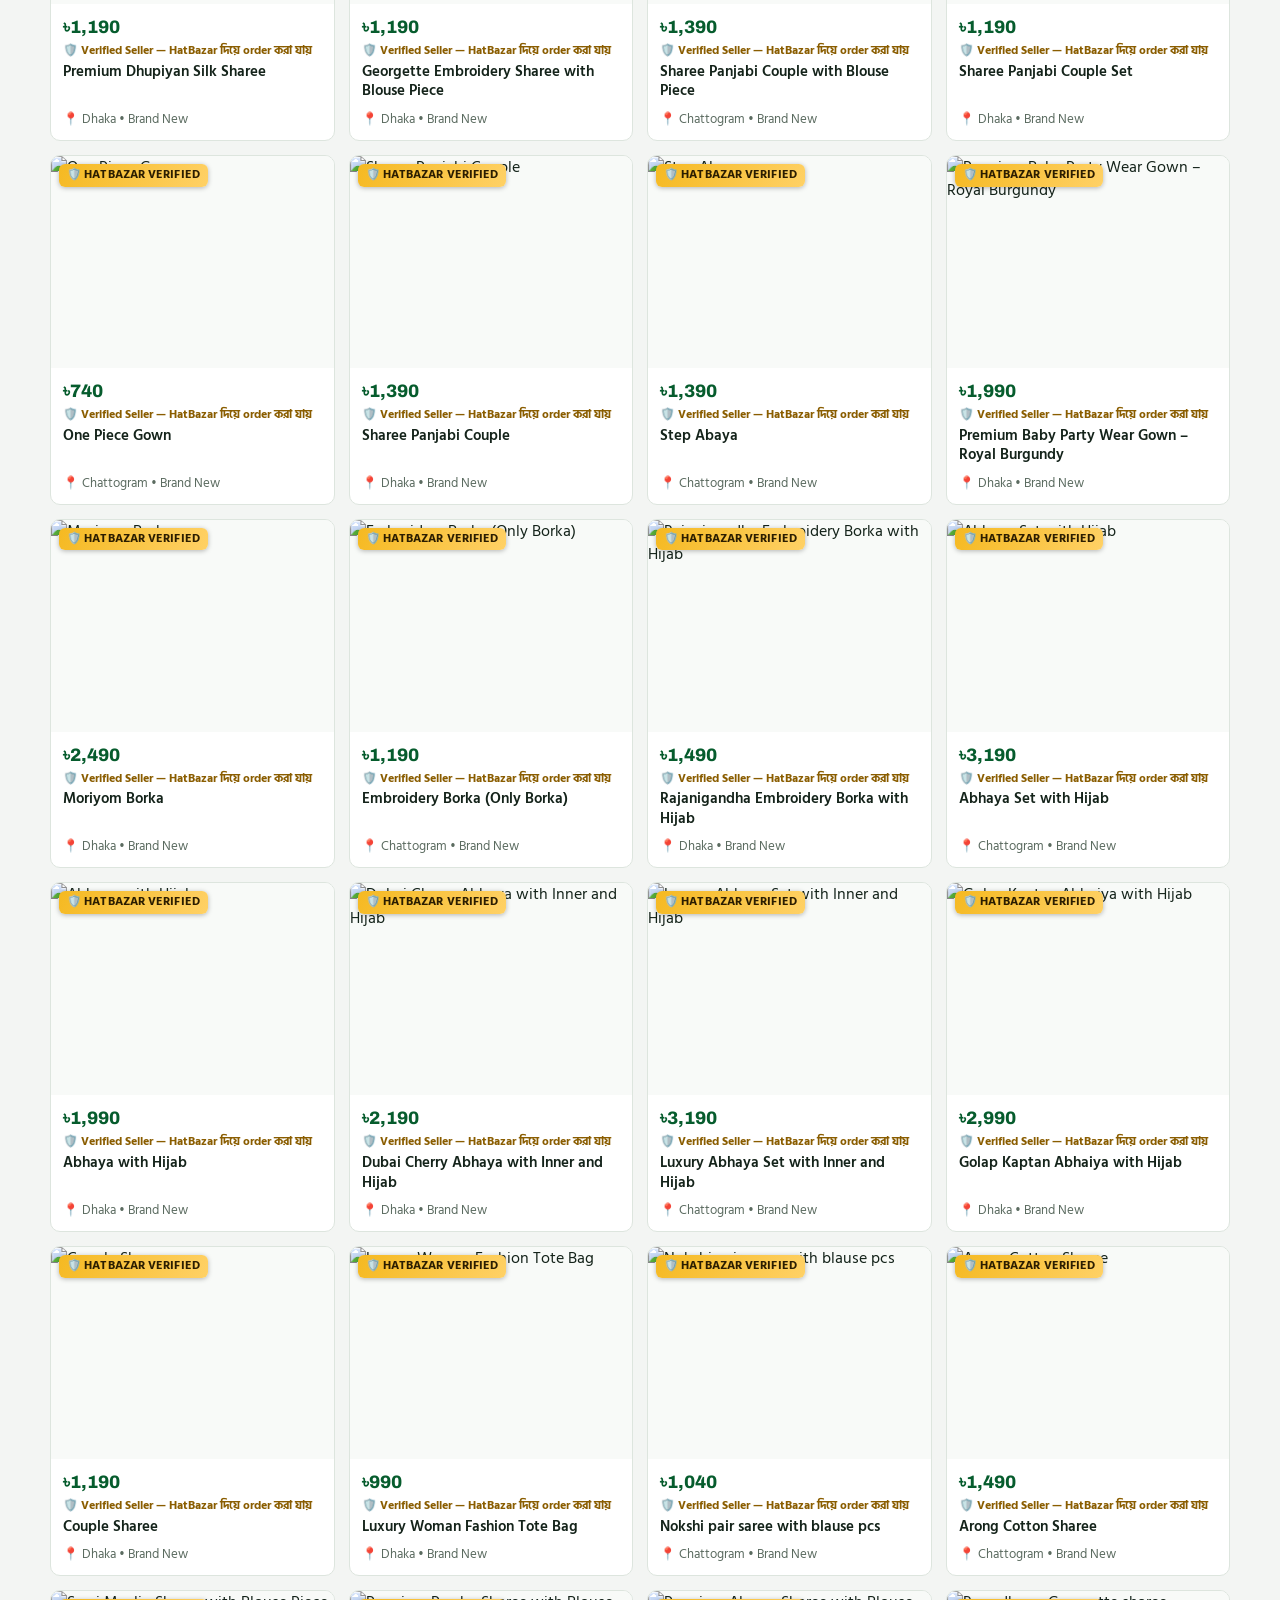
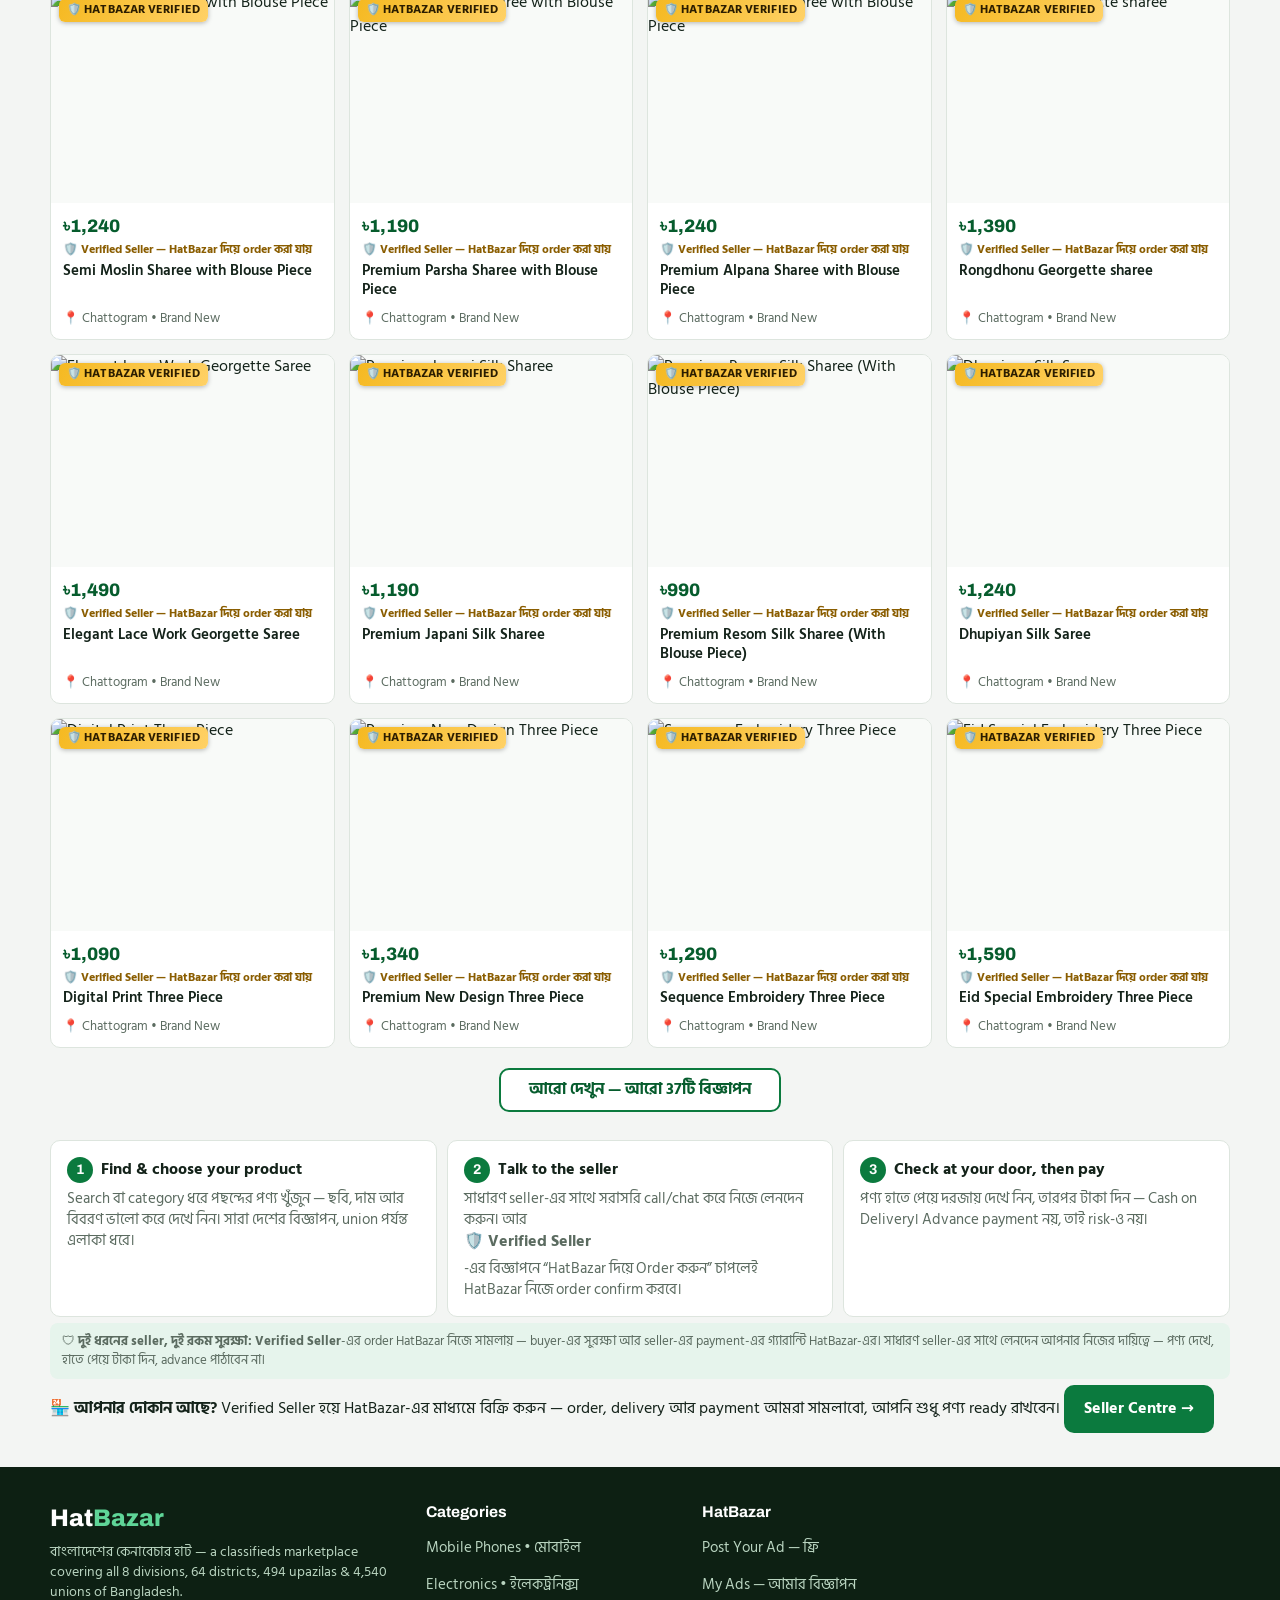
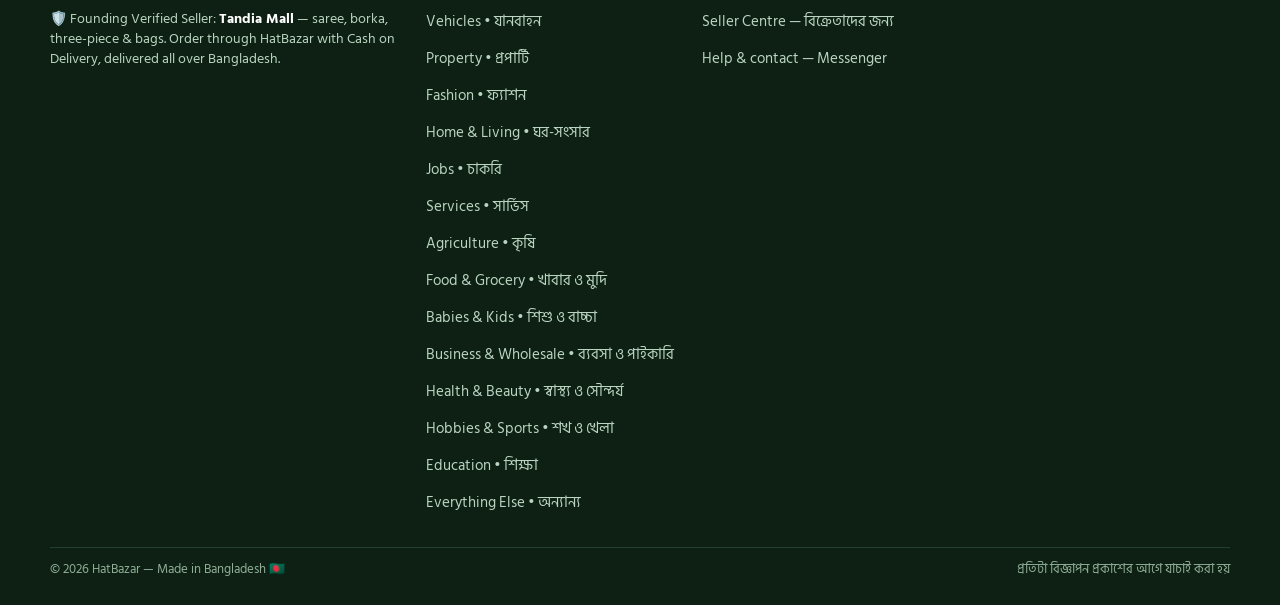
==== commit f8fa7f73: "HatBazar: buyer steps + seller strip" ====
--- a/index.html
+++ b/index.html
@@ -138,26 +138,16 @@
   </section>
 
   <div class="band">
-    <div class="b"><b><span class="n">1</span> Seller posts an ad</b><p>বিক্রেতা ছবি আর দাম দিয়ে ফ্রি-তে বিজ্ঞাপন দেন — মাত্র ২ মিনিটে। প্রতিটা বিজ্ঞাপন যাচাই শেষে লাইভ হয়।</p></div>
-    <div class="b"><b><span class="n">2</span> Buyer chooses how to buy</b><p>সাধারণ seller-এর সাথে সরাসরি call/chat করে নিজে লেনদেন করুন। আর <b>🛡️ Verified Seller</b>-এর বিজ্ঞাপনে “HatBazar দিয়ে Order করুন” চাপলেই order যাবে HatBazar-এর কাছে।</p></div>
-    <div class="b"><b><span class="n">3</span> Cash on Delivery</b><p>Verified order-এ HatBazar confirm করে courier পাঠায় — পণ্য হাতে পেয়ে দরজায় টাকা পরিশোধ। No advance payment, no risk.</p></div>
+    <div class="b"><b><span class="n">1</span> Find &amp; choose your product</b><p>Search বা category ধরে পছন্দের পণ্য খুঁজুন — ছবি, দাম আর বিবরণ ভালো করে দেখে নিন। সারা দেশের বিজ্ঞাপন, union পর্যন্ত এলাকা ধরে।</p></div>
+    <div class="b"><b><span class="n">2</span> Talk to the seller</b><p>সাধারণ seller-এর সাথে সরাসরি call/chat করে নিজে লেনদেন করুন। আর <b>🛡️ Verified Seller</b>-এর বিজ্ঞাপনে “HatBazar দিয়ে Order করুন” চাপলেই HatBazar নিজে order confirm করবে।</p></div>
+    <div class="b"><b><span class="n">3</span> Check at your door, then pay</b><p>পণ্য হাতে পেয়ে দরজায় দেখে নিন, তারপর টাকা দিন — Cash on Delivery। Advance payment নয়, তাই risk-ও নয়।</p></div>
   </div>
   <div class="safety" style="margin:0 0 6px">🛡 <b>দুই ধরনের seller, দুই রকম সুরক্ষা:</b> <b>Verified Seller</b>-এর order HatBazar নিজে সামলায় — buyer-এর সুরক্ষা আর seller-এর payment-এর গ্যারান্টি HatBazar-এর। সাধারণ seller-এর সাথে লেনদেন আপনার নিজের দায়িত্বে — পণ্য দেখে, হাতে পেয়ে টাকা দিন, advance পাঠাবেন না।</div>
 
-  <section class="block" id="verified">
-    <div class="sec-head"><h2>HatBazar Verified Seller <span class="bn">• ভেরিফাইড সেলার</span></h2></div>
-    <p style="margin:-6px 0 12px;color:var(--muted);font-size:14.5px">সোনালি <b style="color:var(--ink)">🛡️ Verified</b> ব্যাজ মানেই এই seller HatBazar-এর সাথে চুক্তিবদ্ধ — তার প্রতিটা order HatBazar নিজে সামলায়। <b style="color:var(--ink)">Tandia Mall</b> হলো HatBazar-এর প্রথম Verified Seller।</p>
-    <div class="verify-grid">
-      <div class="verify-card"><span class="vic">📝</span><b>চুক্তিবদ্ধ Seller</b><p>পরিচয় যাচাই করা দোকান — লিখিত agreement ছাড়া কেউ Verified হতে পারে না। ভুয়া বা ভুল বিজ্ঞাপন চলবে না।</p></div>
-      <div class="verify-card"><span class="vic">🛡️</span><b>Order HatBazar-এর মাধ্যমে</b><p>Order, confirmation chat আর courier — সব HatBazar manage করে। Buyer-এর সুরক্ষা HatBazar-এর দায়িত্ব।</p></div>
-      <div class="verify-card"><span class="vic">💵</span><b>সাপ্তাহিক Payment গ্যারান্টি</b><p>Cash on Delivery-র টাকা courier হয়ে HatBazar-এর কাছে আসে — commission কেটে প্রতি সপ্তাহে নির্দিষ্ট দিনে seller তার পাওনা পেয়ে যান, হিসাবের statement-সহ।</p></div>
-      <div class="verify-card"><span class="vic">🔍</span><b>Quality Check (QC)</b><p>পণ্য buyer-এর কাছে যাওয়ার আগে যাচাইয়ের ব্যবস্থা — ভুল বা নষ্ট পণ্য আটকে যায়, return কমে, buyer নিশ্চিন্ত থাকে।</p></div>
-    </div>
-    <div class="verify-invite">
-      <span><b>আপনার দোকান আছে?</b> Verified Seller হোন — HatBazar আপনার order, delivery আর payment সামলে দেবে, আপনি শুধু পণ্য ready রাখবেন। (Commission প্রযোজ্য, শুধু বিক্রি হলেই।)</span>
-      <a class="btn btn-green" href="https://m.me/TandiaMall" target="_blank" rel="noopener" style="padding:0 20px;flex-shrink:0;text-decoration:none;display:inline-flex;align-items:center">🛡️ Verified Seller হতে চাই</a>
-    </div>
-  </section>
+  <div class="seller-strip">
+    <span>🏪 <b>আপনার দোকান আছে?</b> Verified Seller হয়ে HatBazar-এর মাধ্যমে বিক্রি করুন — order, delivery আর payment আমরা সামলাবো, আপনি শুধু পণ্য ready রাখবেন।</span>
+    <a class="btn btn-green" href="seller-centre.html" style="padding:0 20px;flex-shrink:0;text-decoration:none;display:inline-flex;align-items:center">Seller Centre →</a>
+  </div>
 
 </main>
 
@@ -172,7 +162,7 @@
     <div><h4>HatBazar</h4><ul>
       <li><a class="flink" href="post.html">Post Your Ad — ফ্রি</a></li>
       <li><a class="flink" href="seller.html">My Ads — আমার বিজ্ঞাপন</a></li>
-      <li><a class="flink" href="#verified">Verified Seller</a></li>
+      <li><a class="flink" href="seller-centre.html">Seller Centre — বিক্রেতাদের জন্য</a></li>
       <li><a class="flink" href="https://m.me/TandiaMall" target="_blank" rel="noopener">Help &amp; contact — Messenger</a></li>
     </ul></div>
     <div class="foot-bottom"><span>© 2026 HatBazar — Made in Bangladesh 🇧🇩</span><span>প্রতিটা বিজ্ঞাপন প্রকাশের আগে যাচাই করা হয়</span></div>
--- a/assets/style.css
+++ b/assets/style.css
@@ -430,3 +430,15 @@
 .tile.on .med-all{color:#123524}
 @media (max-width:760px){.icon-grid{grid-template-columns:repeat(4,1fr);gap:18px 6px}.tile .med{width:60px;height:60px}.tile .med svg{width:26px;height:26px}.tile .tl{font-size:12px}}
 @media (max-width:380px){.icon-grid{grid-template-columns:repeat(3,1fr)}}
+
+/* HatBazar hero slideshow */
+.hero{position:relative;overflow:hidden}
+.hero-slides{position:absolute;inset:0;z-index:0}
+.hero-slides .hs{position:absolute;inset:0;background-size:cover;background-position:center 38%;opacity:0;animation:heroFade 24s linear infinite}
+.hero-slides .hs1{background-image:url('hero-1.jpg')}
+.hero-slides .hs2{background-image:url('hero-2.jpg');animation-delay:8s}
+.hero-slides .hs3{background-image:url('hero-3.jpg');animation-delay:16s}
+.hero-slides::after{content:'';position:absolute;inset:0;background:linear-gradient(100deg,rgba(5,42,23,.90) 25%,rgba(5,42,23,.66) 60%,rgba(5,42,23,.42) 100%)}
+@keyframes heroFade{0%{opacity:0}5%{opacity:1}33.33%{opacity:1}38.33%{opacity:0}100%{opacity:0}}
+.hero>.wrap{position:relative;z-index:1}
+@media (prefers-reduced-motion: reduce){.hero-slides .hs{animation:none}.hero-slides .hs1{opacity:1}}
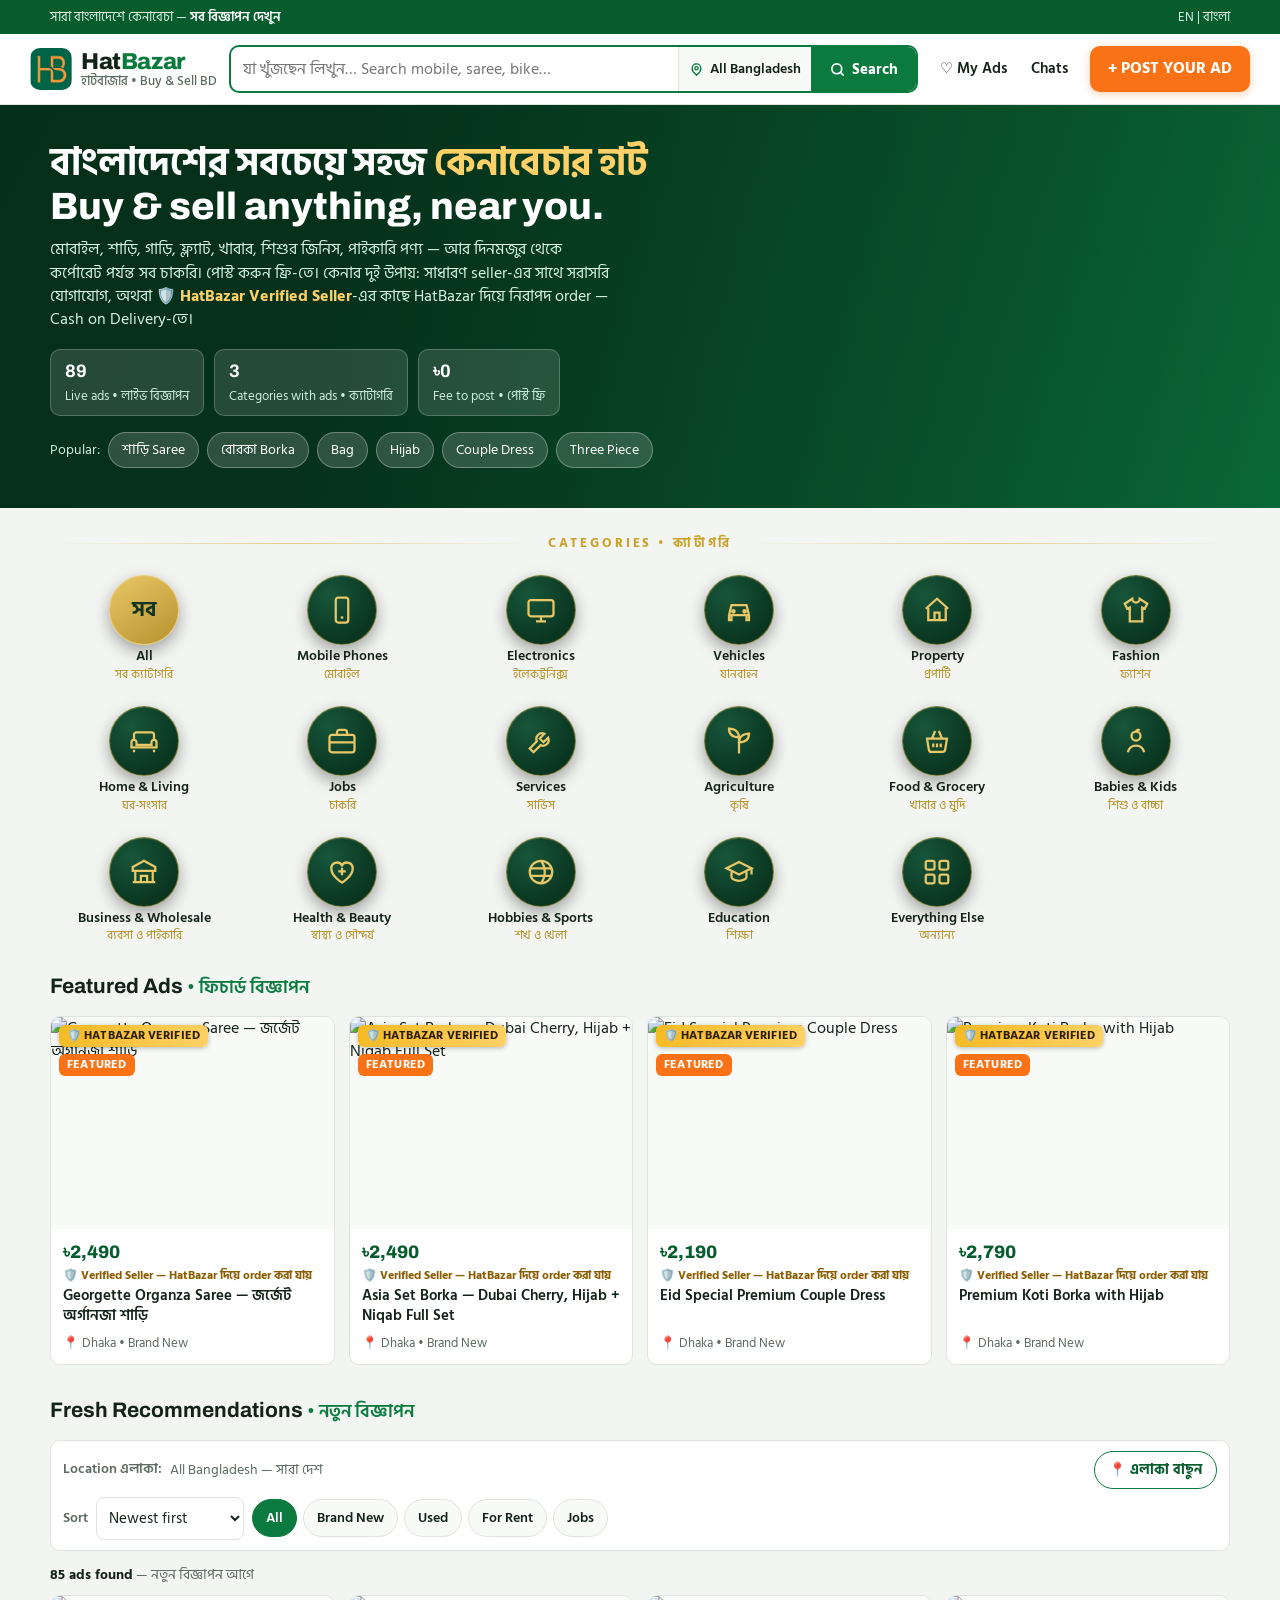
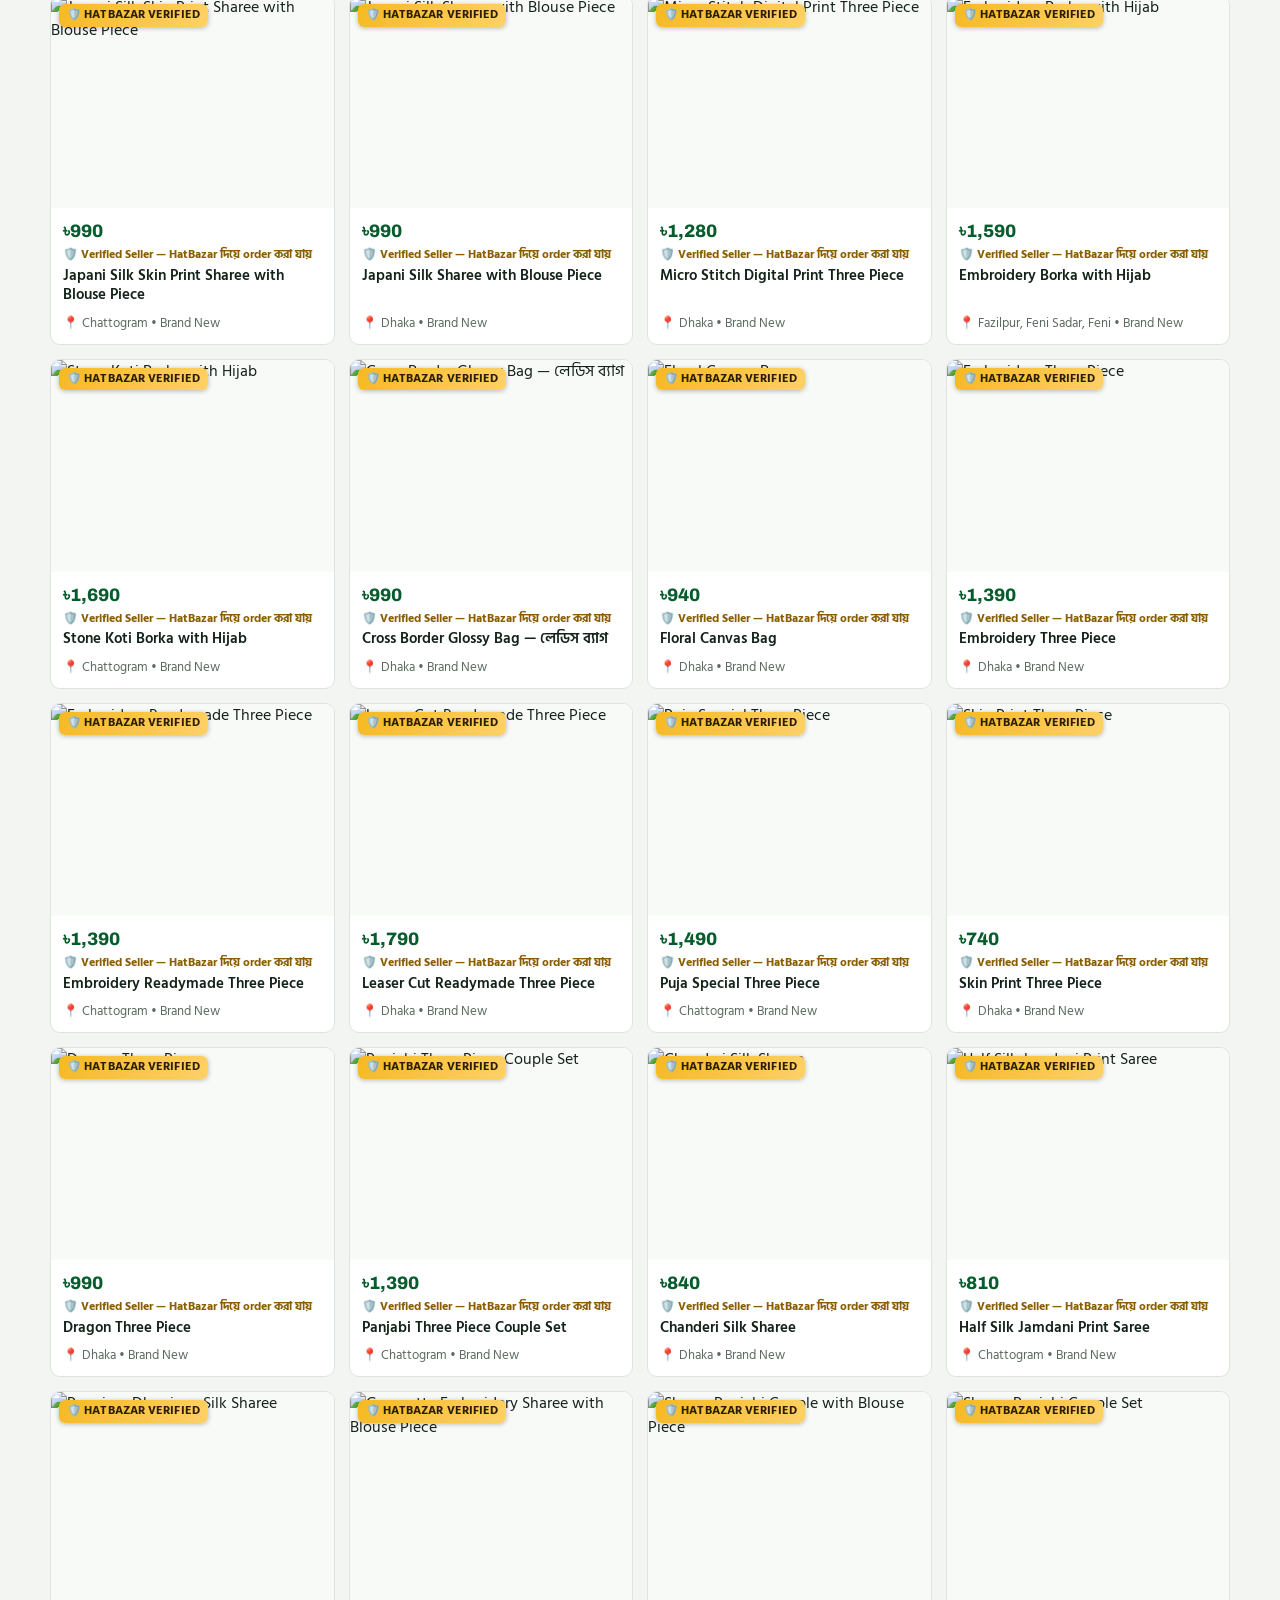
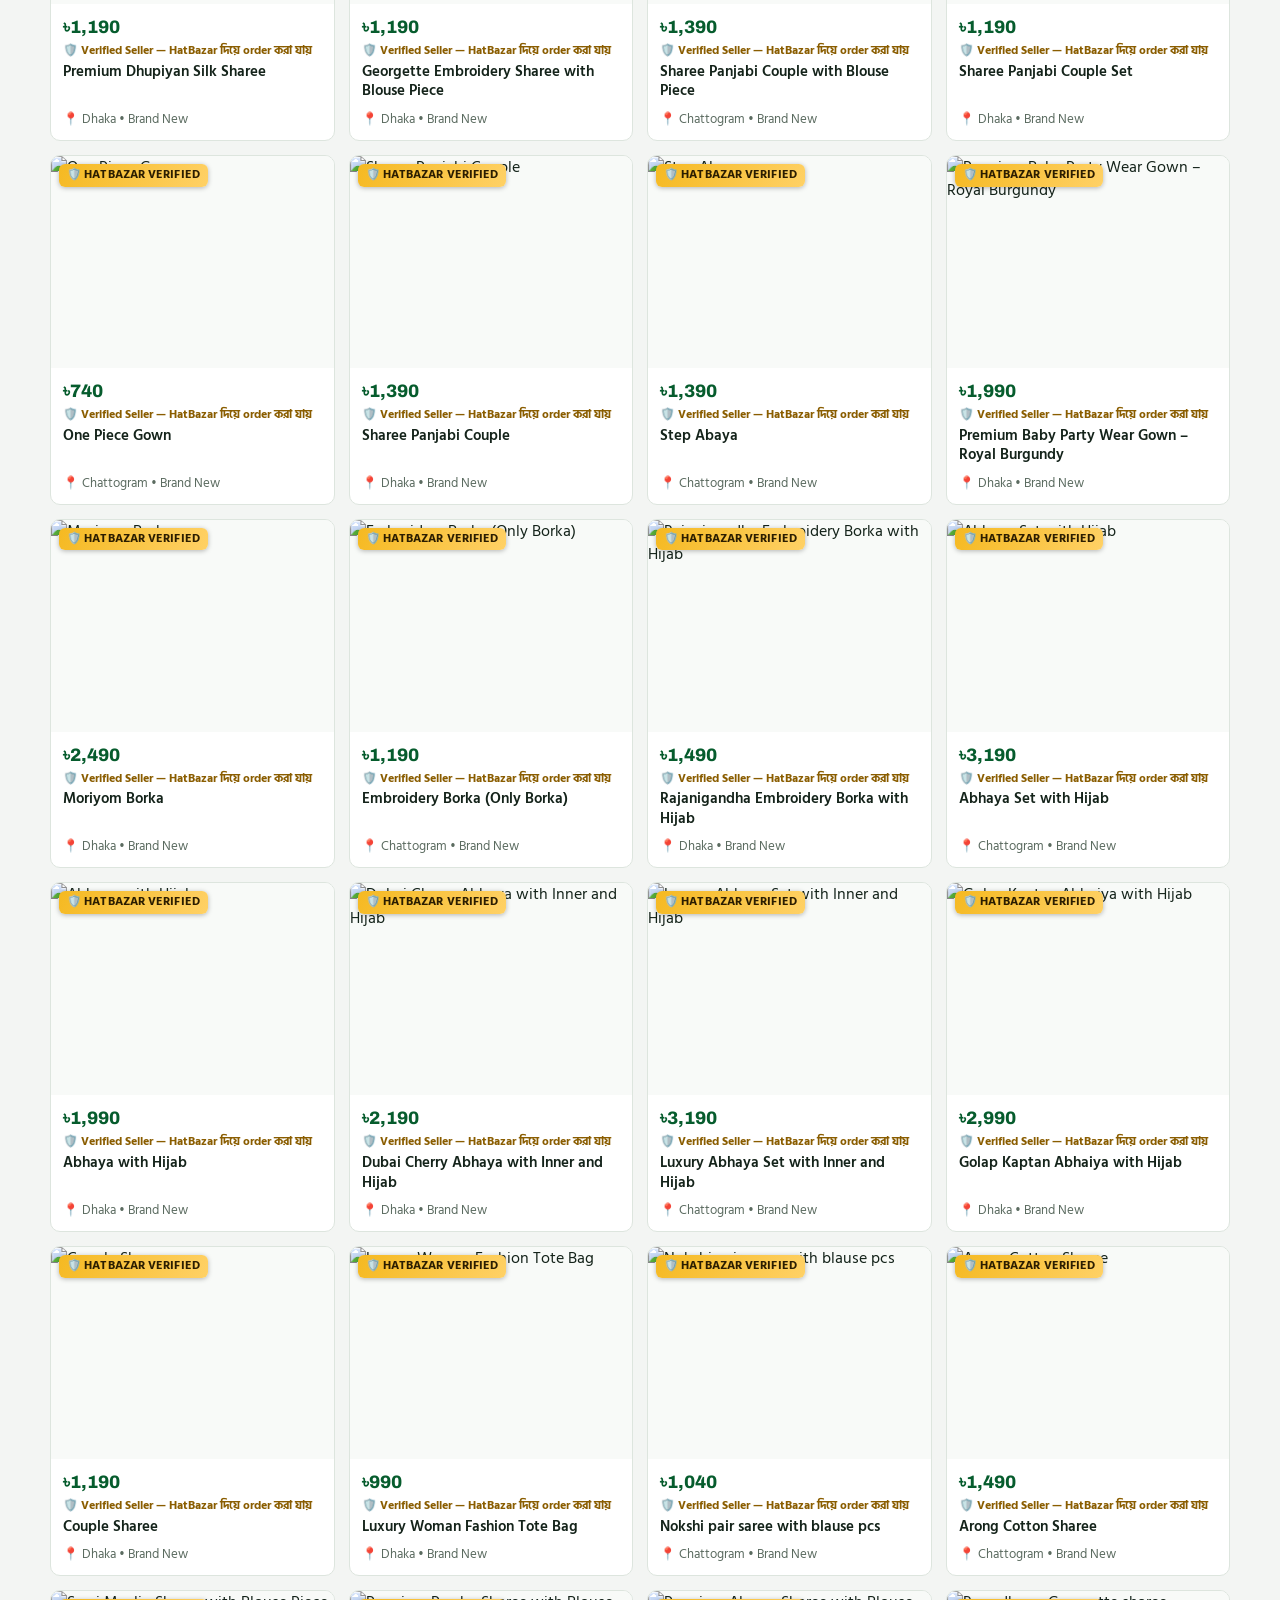
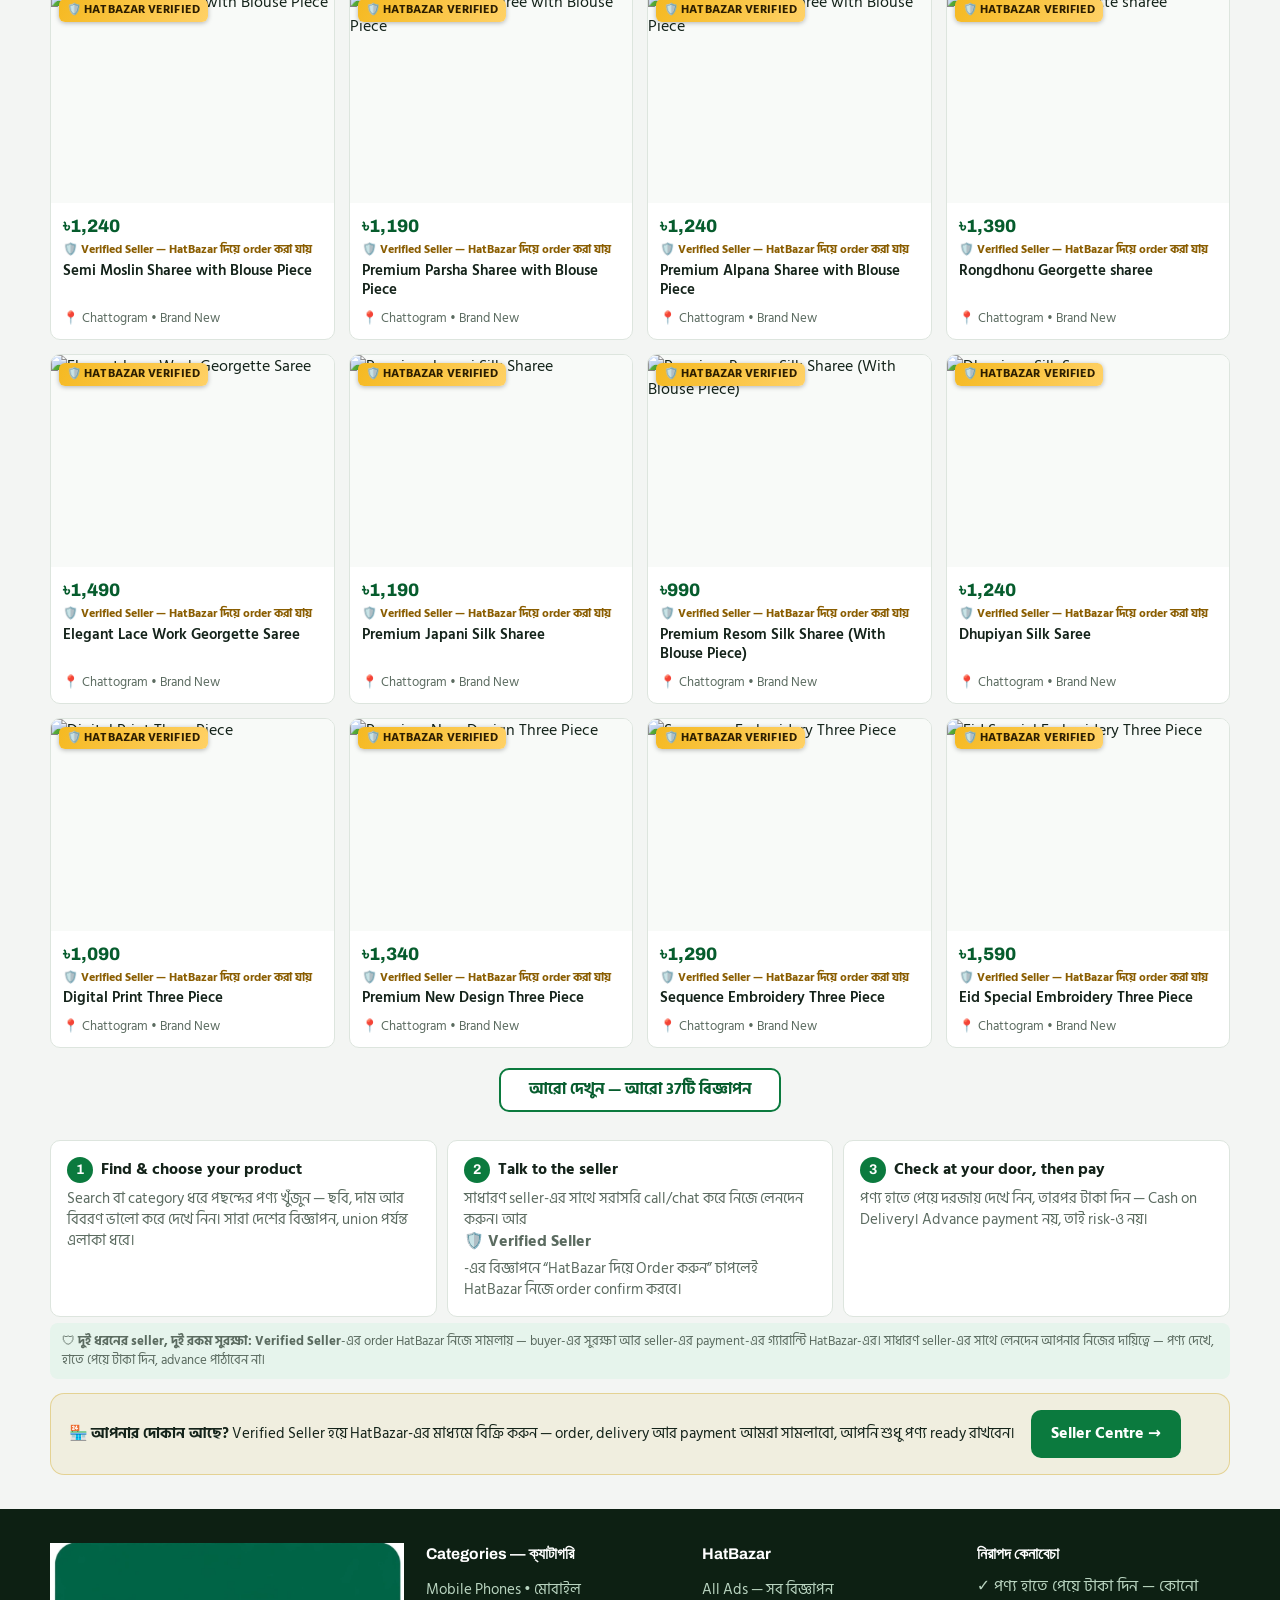
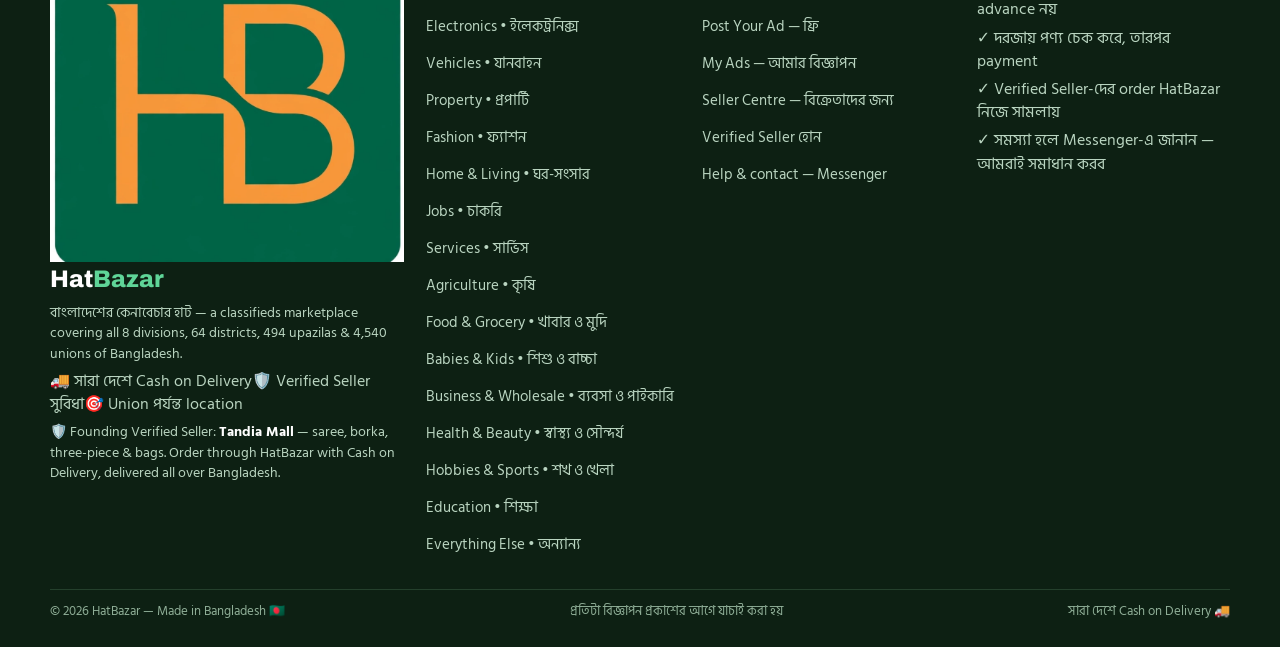
==== commit e59f969d: "HatBazar: professional footer on all pages Footer redesign for index.html, ad.html, post.html and se" ====
--- a/index.html
+++ b/index.html
@@ -153,19 +153,45 @@
 
 <footer>
   <div class="wrap">
-    <div>
-      <div class="foot-logo">Hat<em>Bazar</em></div>
+    <div class="foot-brand">
+      <div class="foot-logo"><img class="foot-logo-img" src="logo.png" alt="HatBazar logo">Hat<em>Bazar</em></div>
       <p>বাংলাদেশের কেনাবেচার হাট — a classifieds marketplace covering all 8 divisions, 64 districts, 494 upazilas &amp; 4,540 unions of Bangladesh.</p>
+      <div class="foot-chips"><span>🚚 সারা দেশে Cash on Delivery</span><span>🛡️ Verified Seller সুবিধা</span><span>🎯 Union পর্যন্ত location</span></div>
       <p>🛡️ Founding Verified Seller: <b style="color:#fff">Tandia Mall</b> — saree, borka, three-piece &amp; bags. Order through HatBazar with Cash on Delivery, delivered all over Bangladesh.</p>
     </div>
-    <div><h4>Categories</h4><ul id="footCats"></ul></div>
+    <div><h4>Categories — ক্যাটাগরি</h4><ul class="foot-cats" id="footCats">
+      <li><a class="flink" href="index.html">Mobile Phones • মোবাইল</a></li>
+      <li><a class="flink" href="index.html">Electronics • ইলেকট্রনিক্স</a></li>
+      <li><a class="flink" href="index.html">Vehicles • যানবাহন</a></li>
+      <li><a class="flink" href="index.html">Property • প্রপার্টি</a></li>
+      <li><a class="flink" href="index.html">Fashion • ফ্যাশন</a></li>
+      <li><a class="flink" href="index.html">Home & Living • ঘর-সংসার</a></li>
+      <li><a class="flink" href="index.html">Jobs • চাকরি</a></li>
+      <li><a class="flink" href="index.html">Services • সার্ভিস</a></li>
+      <li><a class="flink" href="index.html">Agriculture • কৃষি</a></li>
+      <li><a class="flink" href="index.html">Food & Grocery • খাবার ও মুদি</a></li>
+      <li><a class="flink" href="index.html">Babies & Kids • শিশু ও বাচ্চা</a></li>
+      <li><a class="flink" href="index.html">Business & Wholesale • ব্যবসা ও পাইকারি</a></li>
+      <li><a class="flink" href="index.html">Health & Beauty • স্বাস্থ্য ও সৌন্দর্য</a></li>
+      <li><a class="flink" href="index.html">Hobbies & Sports • শখ ও খেলা</a></li>
+      <li><a class="flink" href="index.html">Education • শিক্ষা</a></li>
+      <li><a class="flink" href="index.html">Everything Else • অন্যান্য</a></li>
+    </ul></div>
     <div><h4>HatBazar</h4><ul>
+      <li><a class="flink" href="index.html">All Ads — সব বিজ্ঞাপন</a></li>
       <li><a class="flink" href="post.html">Post Your Ad — ফ্রি</a></li>
       <li><a class="flink" href="seller.html">My Ads — আমার বিজ্ঞাপন</a></li>
       <li><a class="flink" href="seller-centre.html">Seller Centre — বিক্রেতাদের জন্য</a></li>
+      <li><a class="flink" href="seller-centre.html">Verified Seller হোন</a></li>
       <li><a class="flink" href="https://m.me/TandiaMall" target="_blank" rel="noopener">Help &amp; contact — Messenger</a></li>
     </ul></div>
-    <div class="foot-bottom"><span>© 2026 HatBazar — Made in Bangladesh 🇧🇩</span><span>প্রতিটা বিজ্ঞাপন প্রকাশের আগে যাচাই করা হয়</span></div>
+    <div><h4>নিরাপদ কেনাবেচা</h4><ul class="foot-safe">
+      <li>✓ পণ্য হাতে পেয়ে টাকা দিন — কোনো advance নয়</li>
+      <li>✓ দরজায় পণ্য চেক করে, তারপর payment</li>
+      <li>✓ Verified Seller-দের order HatBazar নিজে সামলায়</li>
+      <li>✓ সমস্যা হলে Messenger-এ জানান — আমরাই সমাধান করব</li>
+    </ul></div>
+    <div class="foot-bottom"><span>© 2026 HatBazar — Made in Bangladesh 🇧🇩</span><span>প্রতিটা বিজ্ঞাপন প্রকাশের আগে যাচাই করা হয়</span><span>সারা দেশে Cash on Delivery 🚚</span></div>
   </div>
 </footer>
 
--- a/assets/style.css
+++ b/assets/style.css
@@ -435,10 +435,23 @@
 .hero{position:relative;overflow:hidden}
 .hero-slides{position:absolute;inset:0;z-index:0}
 .hero-slides .hs{position:absolute;inset:0;background-size:cover;background-position:center 38%;opacity:0;animation:heroFade 24s linear infinite}
-.hero-slides .hs1{background-image:url('hero-1.jpg')}
-.hero-slides .hs2{background-image:url('hero-2.jpg');animation-delay:8s}
-.hero-slides .hs3{background-image:url('hero-3.jpg');animation-delay:16s}
+.hero-slides .hs1{background-image:url('hero-final-1.jpg')}
+.hero-slides .hs2{background-image:url('hero-final-2.jpg');animation-delay:8s}
+.hero-slides .hs3{background-image:url('hero-final-3.jpg');animation-delay:16s}
 .hero-slides::after{content:'';position:absolute;inset:0;background:linear-gradient(100deg,rgba(5,42,23,.90) 25%,rgba(5,42,23,.66) 60%,rgba(5,42,23,.42) 100%)}
 @keyframes heroFade{0%{opacity:0}5%{opacity:1}33.33%{opacity:1}38.33%{opacity:0}100%{opacity:0}}
 .hero>.wrap{position:relative;z-index:1}
 @media (prefers-reduced-motion: reduce){.hero-slides .hs{animation:none}.hero-slides .hs1{opacity:1}}
+
+/* HatBazar seller strip + Seller Centre */
+.seller-strip{display:flex;align-items:center;gap:16px;flex-wrap:wrap;background:rgba(212,175,55,.10);border:1px solid rgba(212,175,55,.45);border-radius:14px;padding:16px 18px;margin:14px 0 6px;font-size:15px;color:var(--ink)}
+.page-lead{color:var(--muted);font-size:15.5px;max-width:760px;margin:2px 0 4px}
+.founding{background:linear-gradient(135deg,#0a3520,#14532d 60%,#7a5b12);border:1px solid rgba(212,175,55,.65);border-radius:16px;padding:20px 22px;margin:6px 0 8px;color:#fdf6dd;box-shadow:0 10px 26px rgba(0,0,0,.28)}
+.founding .f-title{font-size:19px;font-weight:800;color:#ffd166;margin-bottom:6px}
+.founding p{margin:0;font-size:15px;color:#f3e9c8}
+.price-box{border:1px solid rgba(140,140,140,.35);border-radius:14px;padding:6px 18px;background:rgba(212,175,55,.05)}
+.pr-row{display:flex;justify-content:space-between;gap:18px;padding:11px 0;border-bottom:1px dashed rgba(140,140,140,.35);font-size:14.5px;color:var(--ink)}
+.pr-row span{color:var(--muted)}
+.pr-row b{text-align:right;white-space:nowrap}
+.pr-example{padding:13px 0 15px;font-size:14.5px;color:var(--ink)}
+@media (max-width:560px){.pr-row{flex-direction:column;gap:2px}.pr-row b{text-align:left}}
